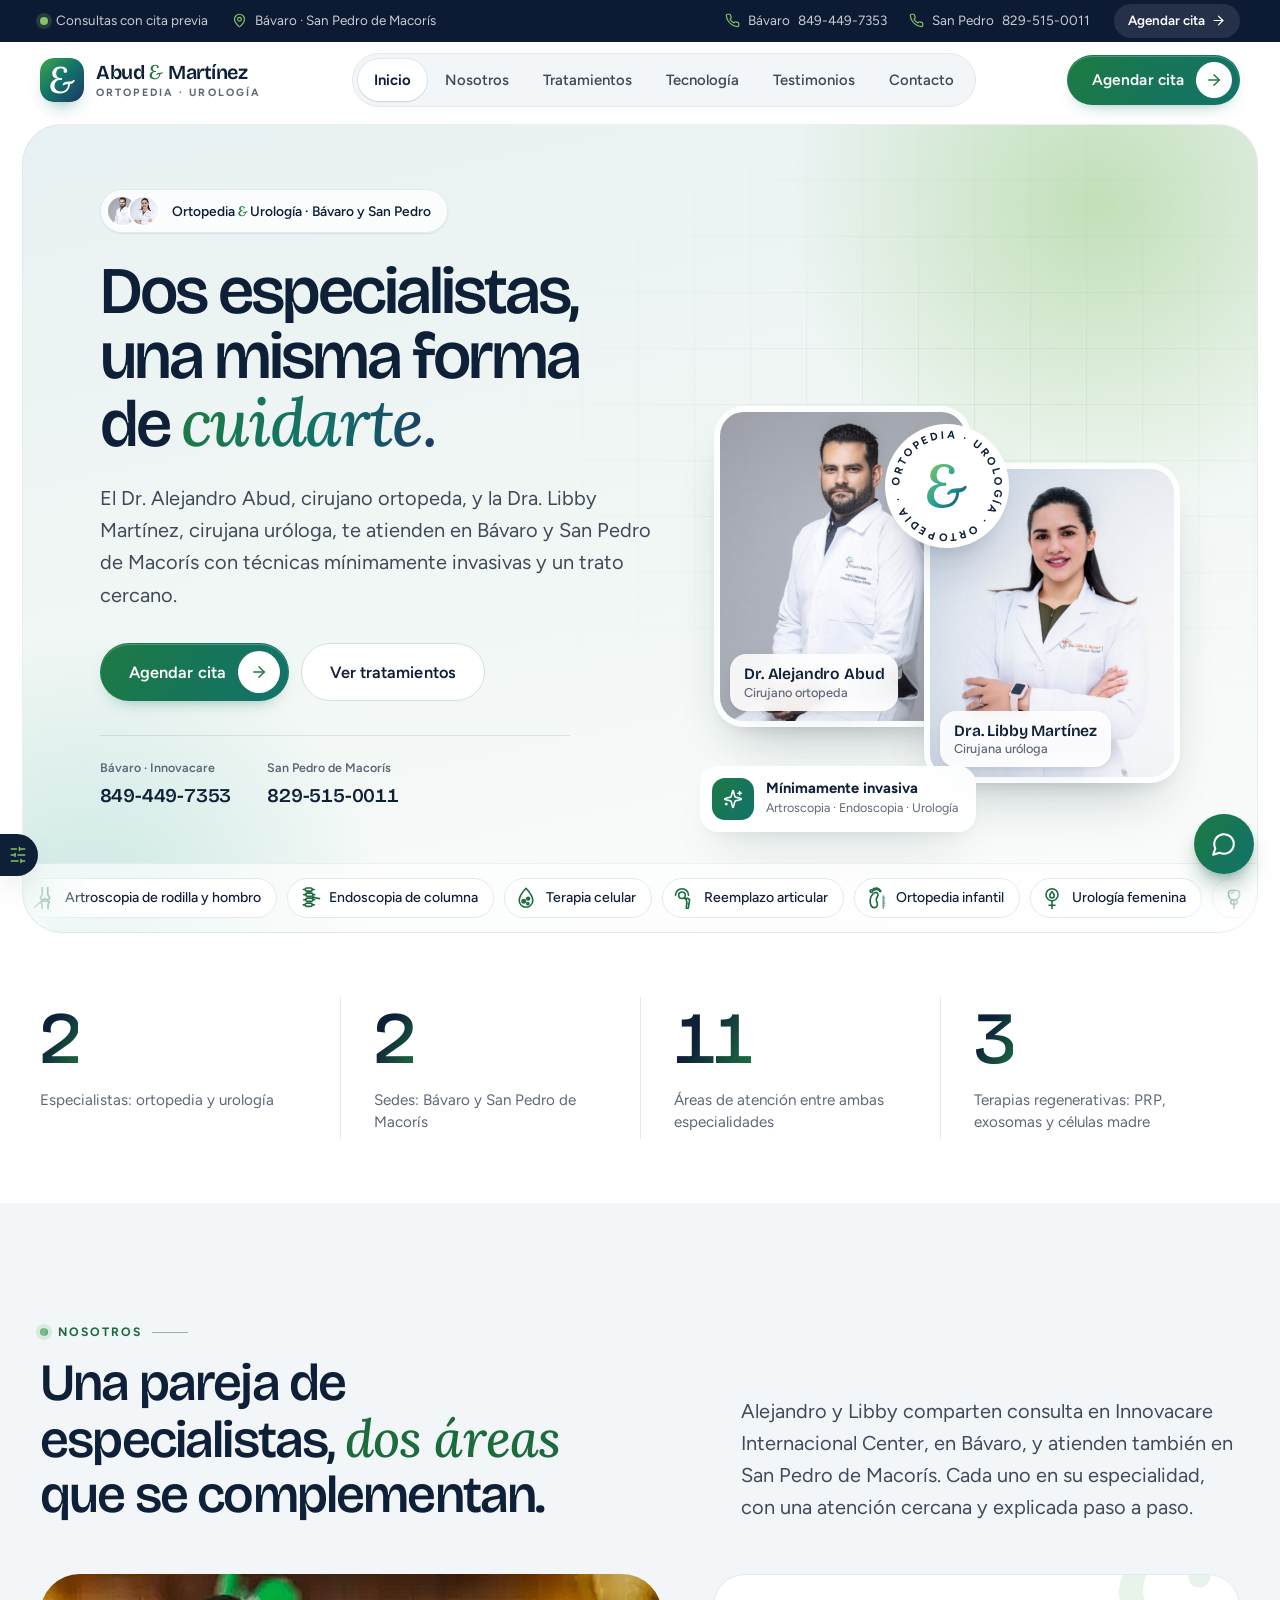
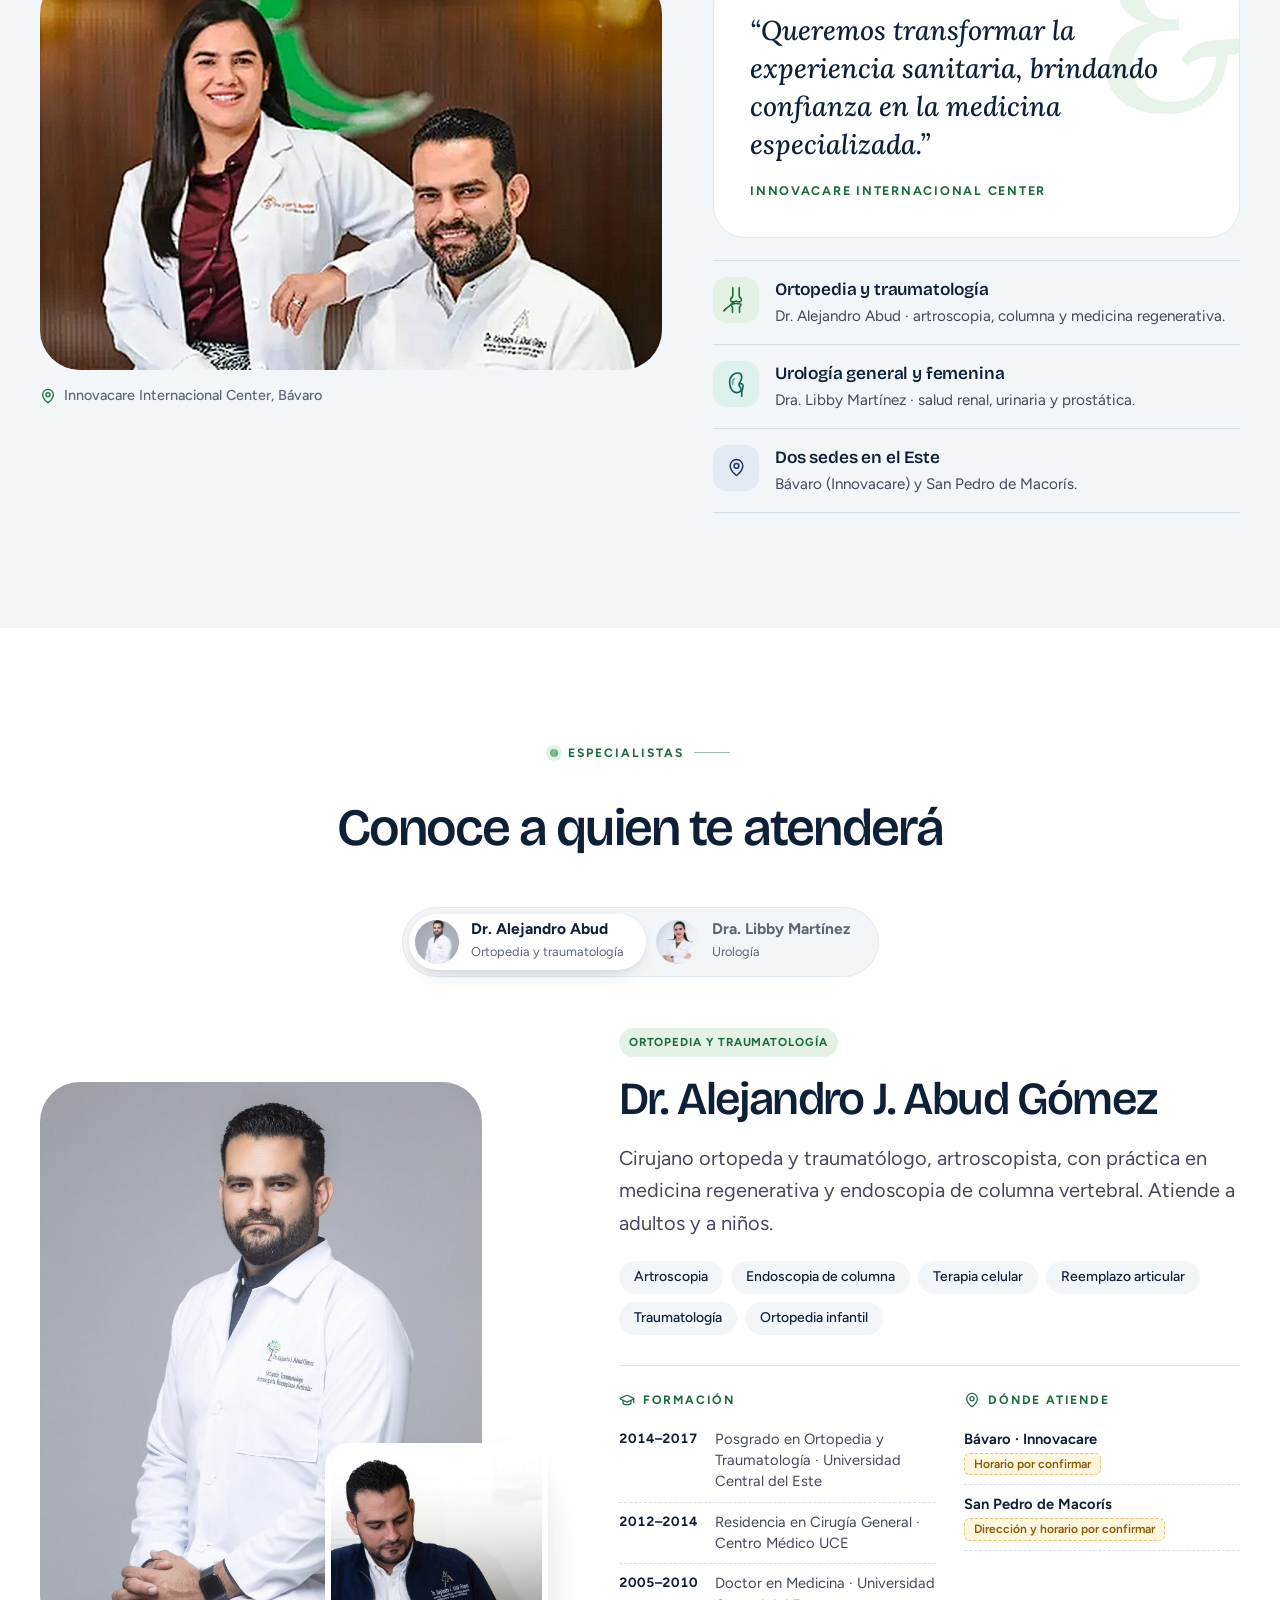
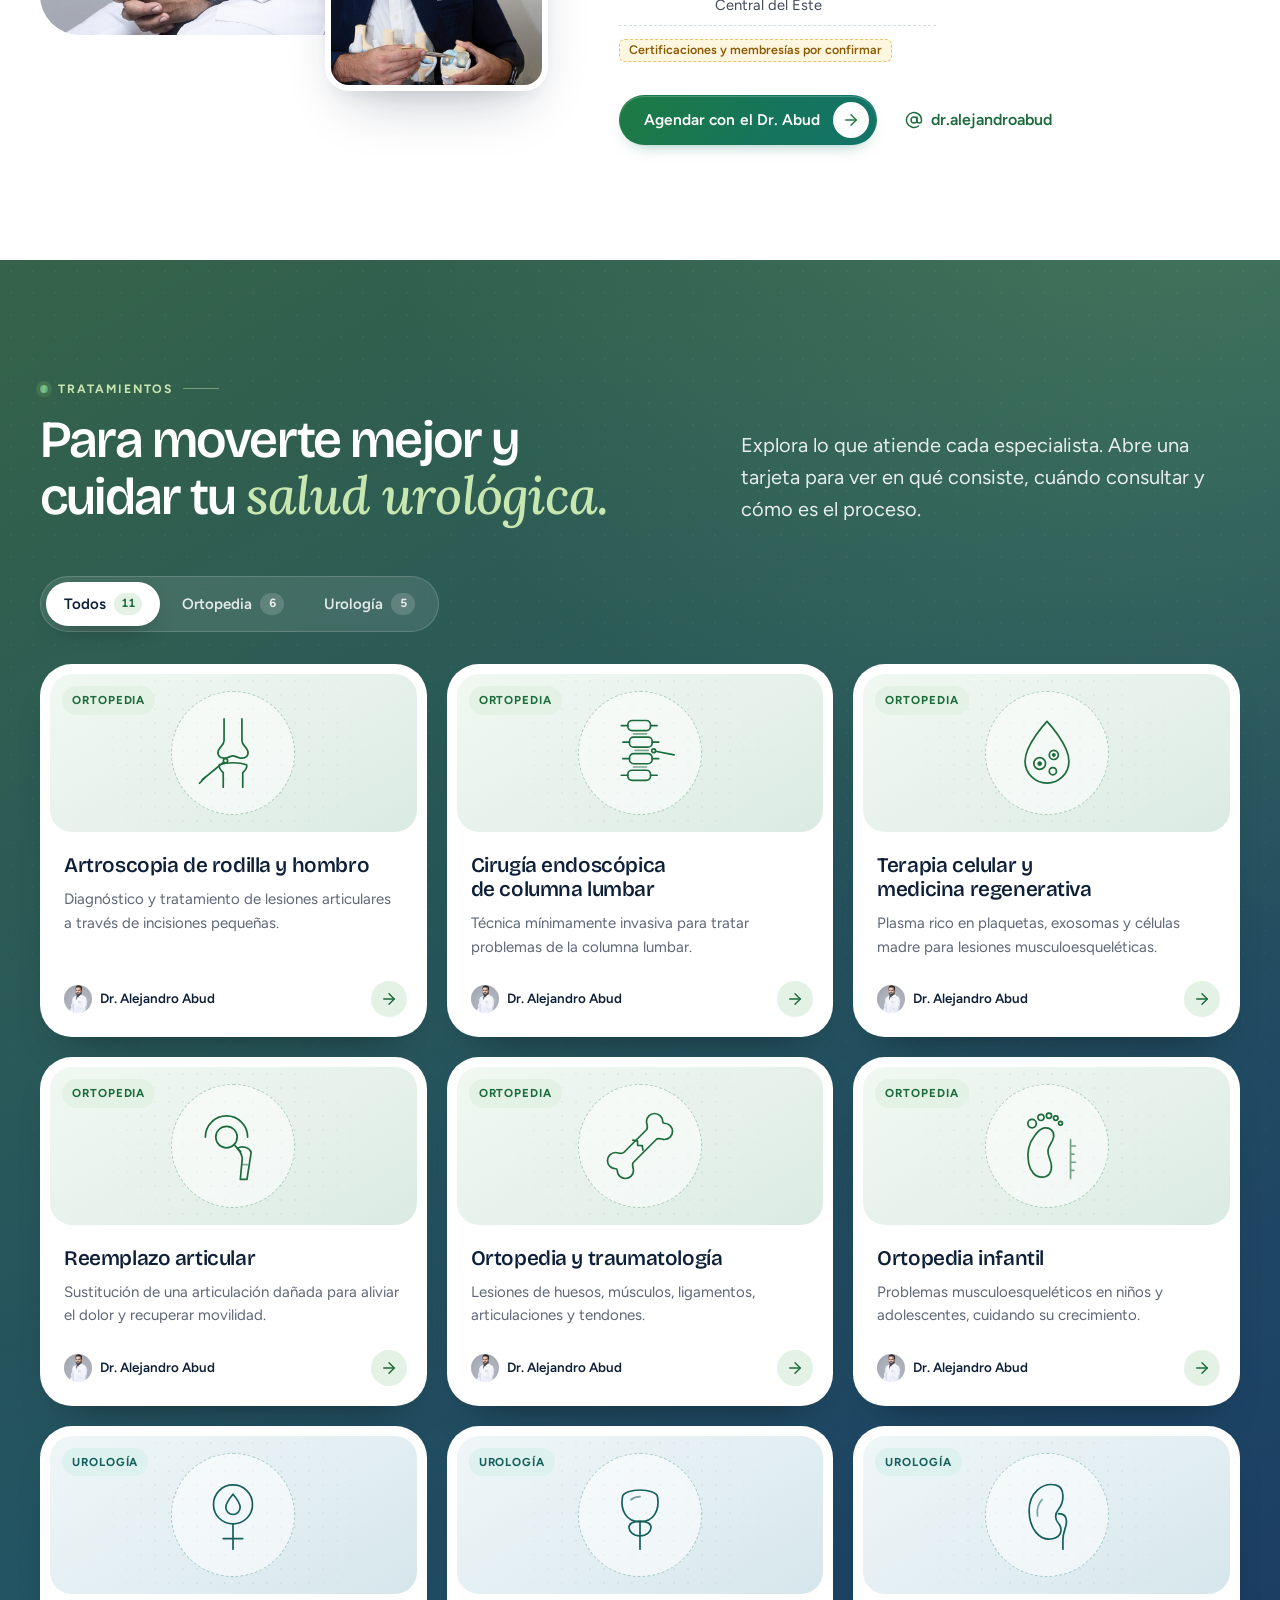
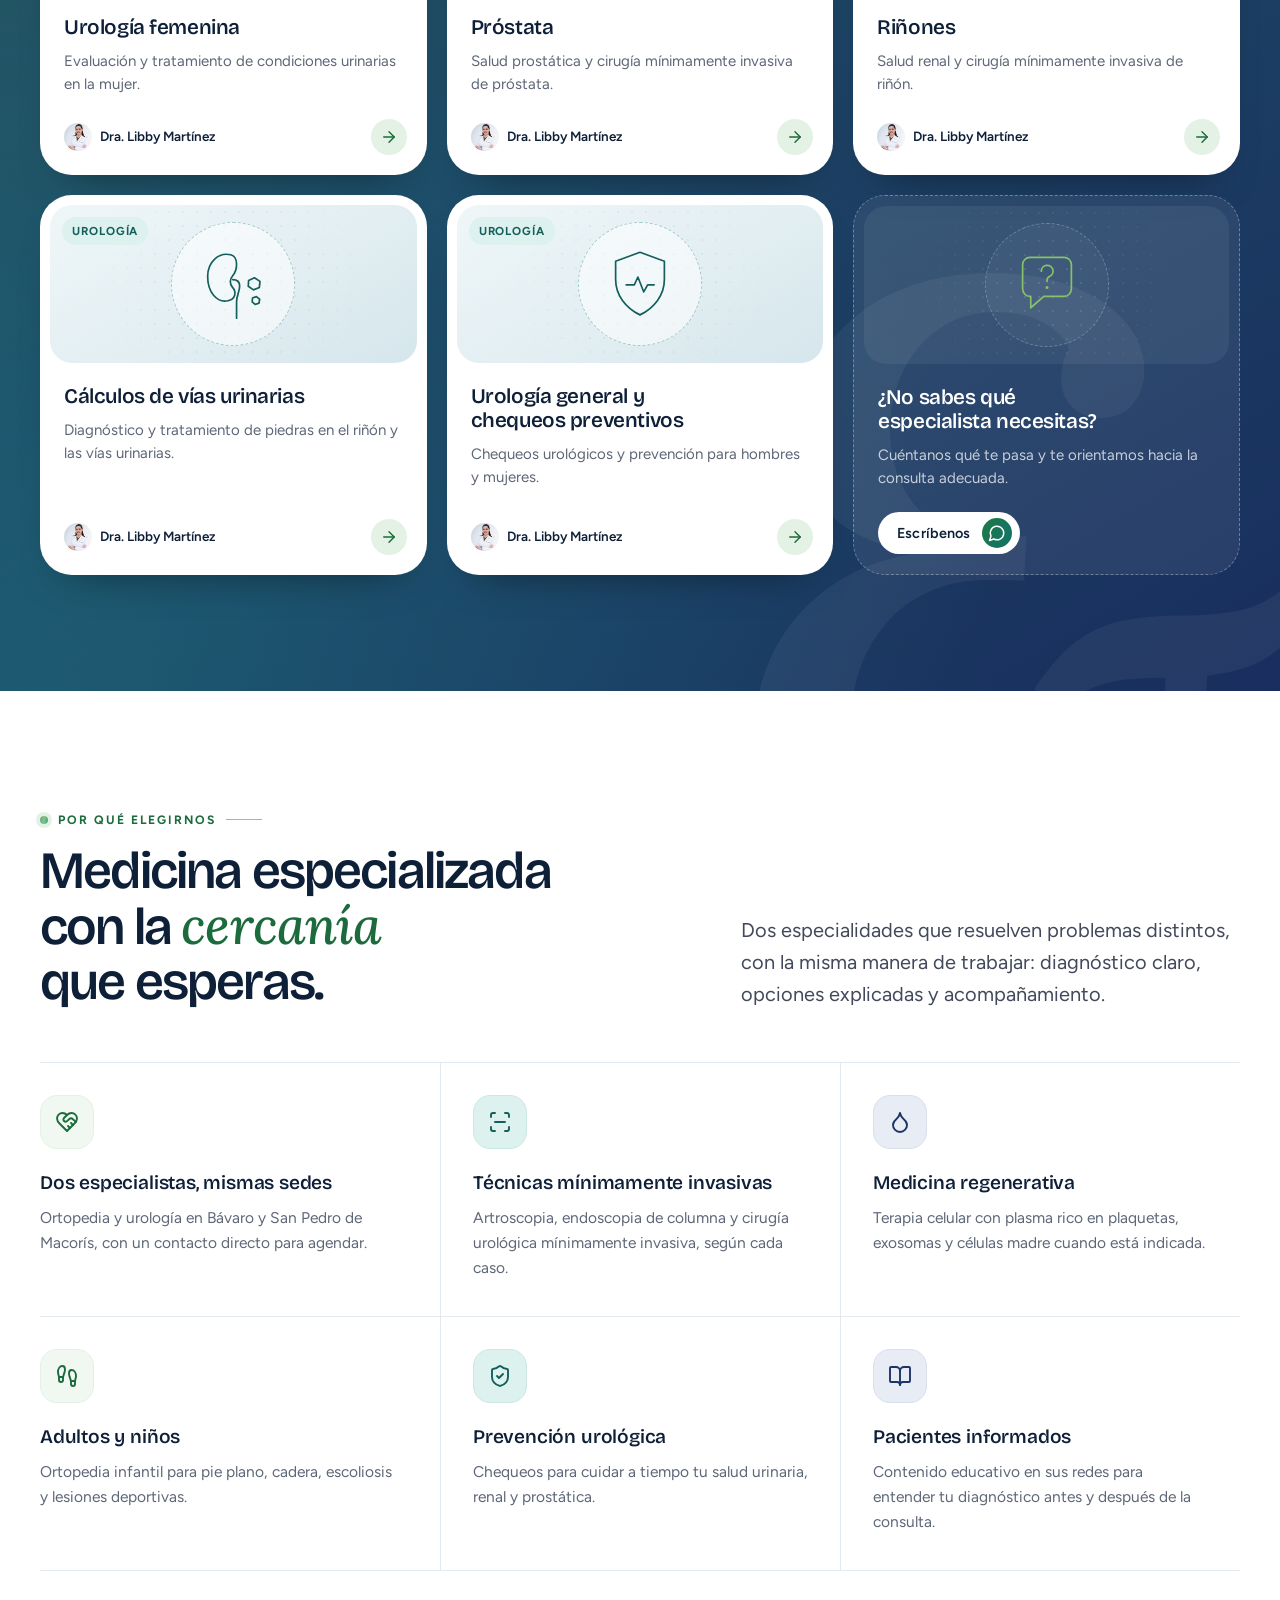
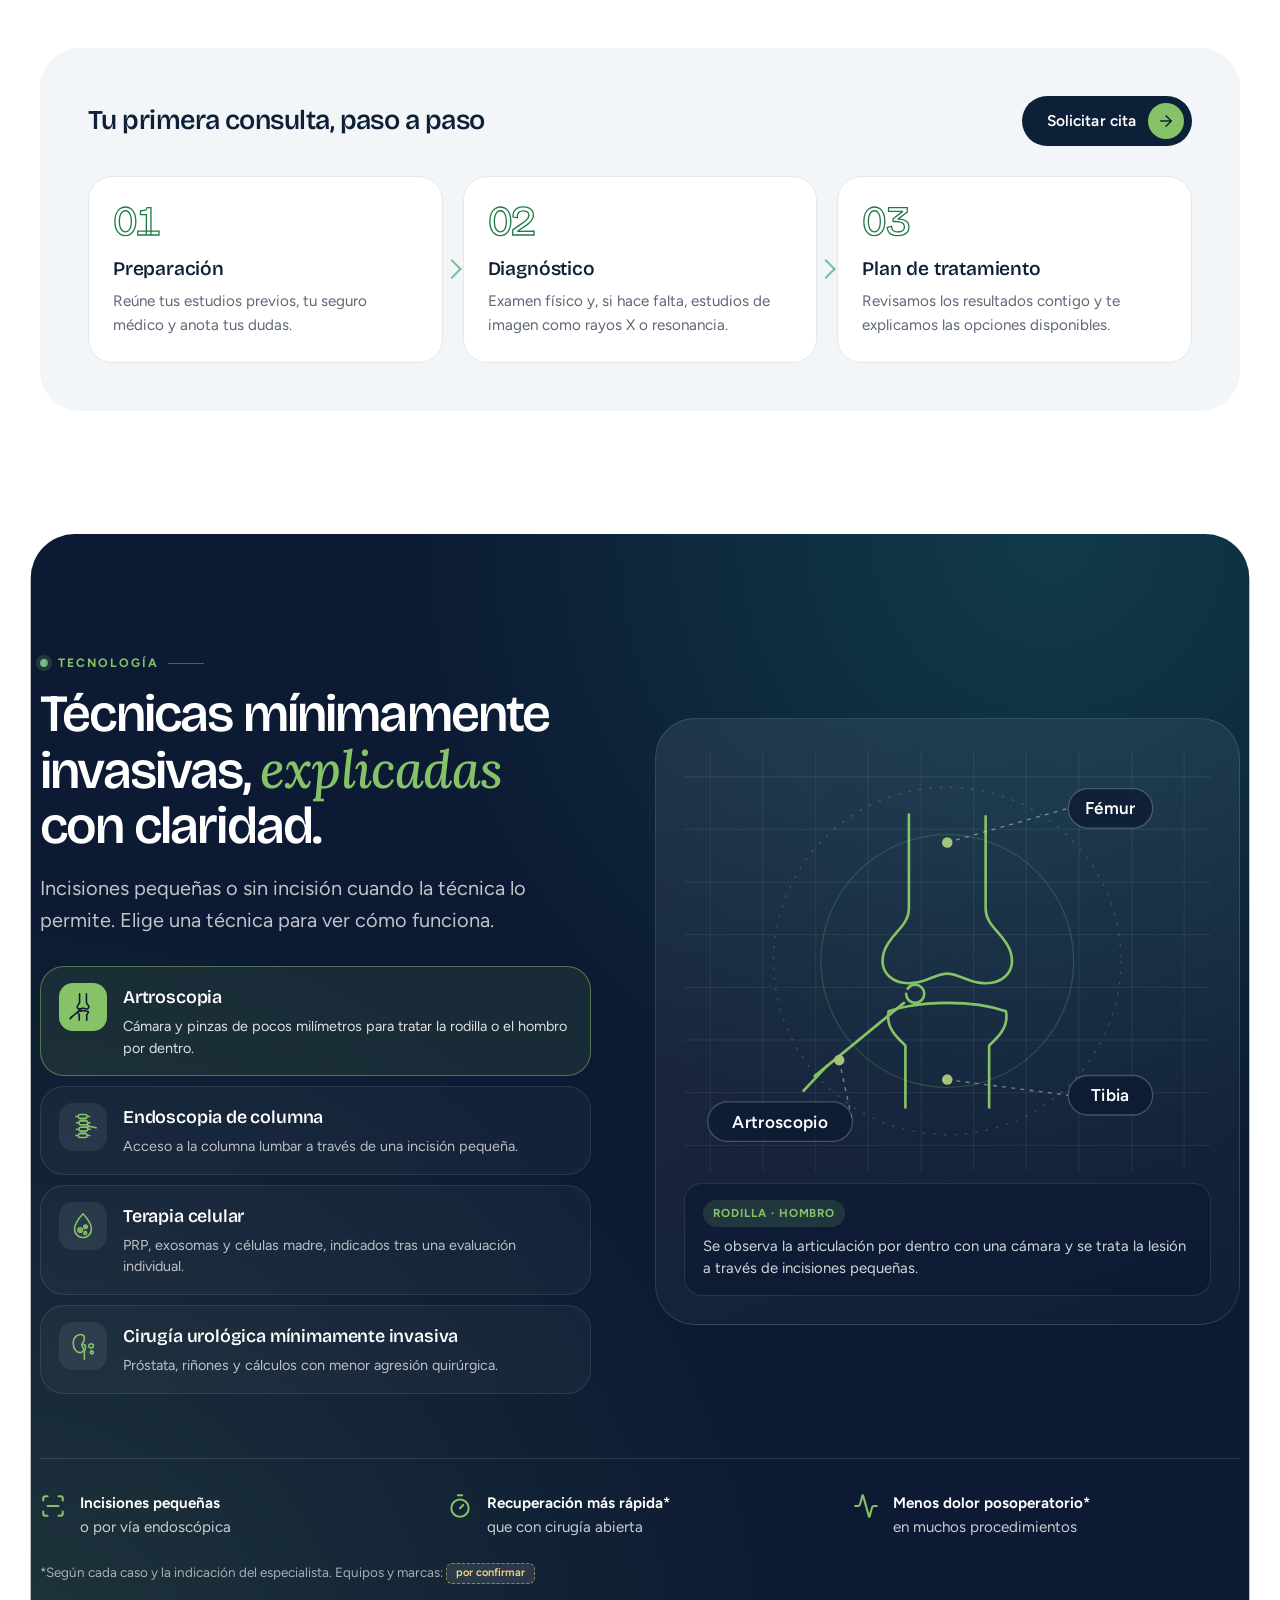
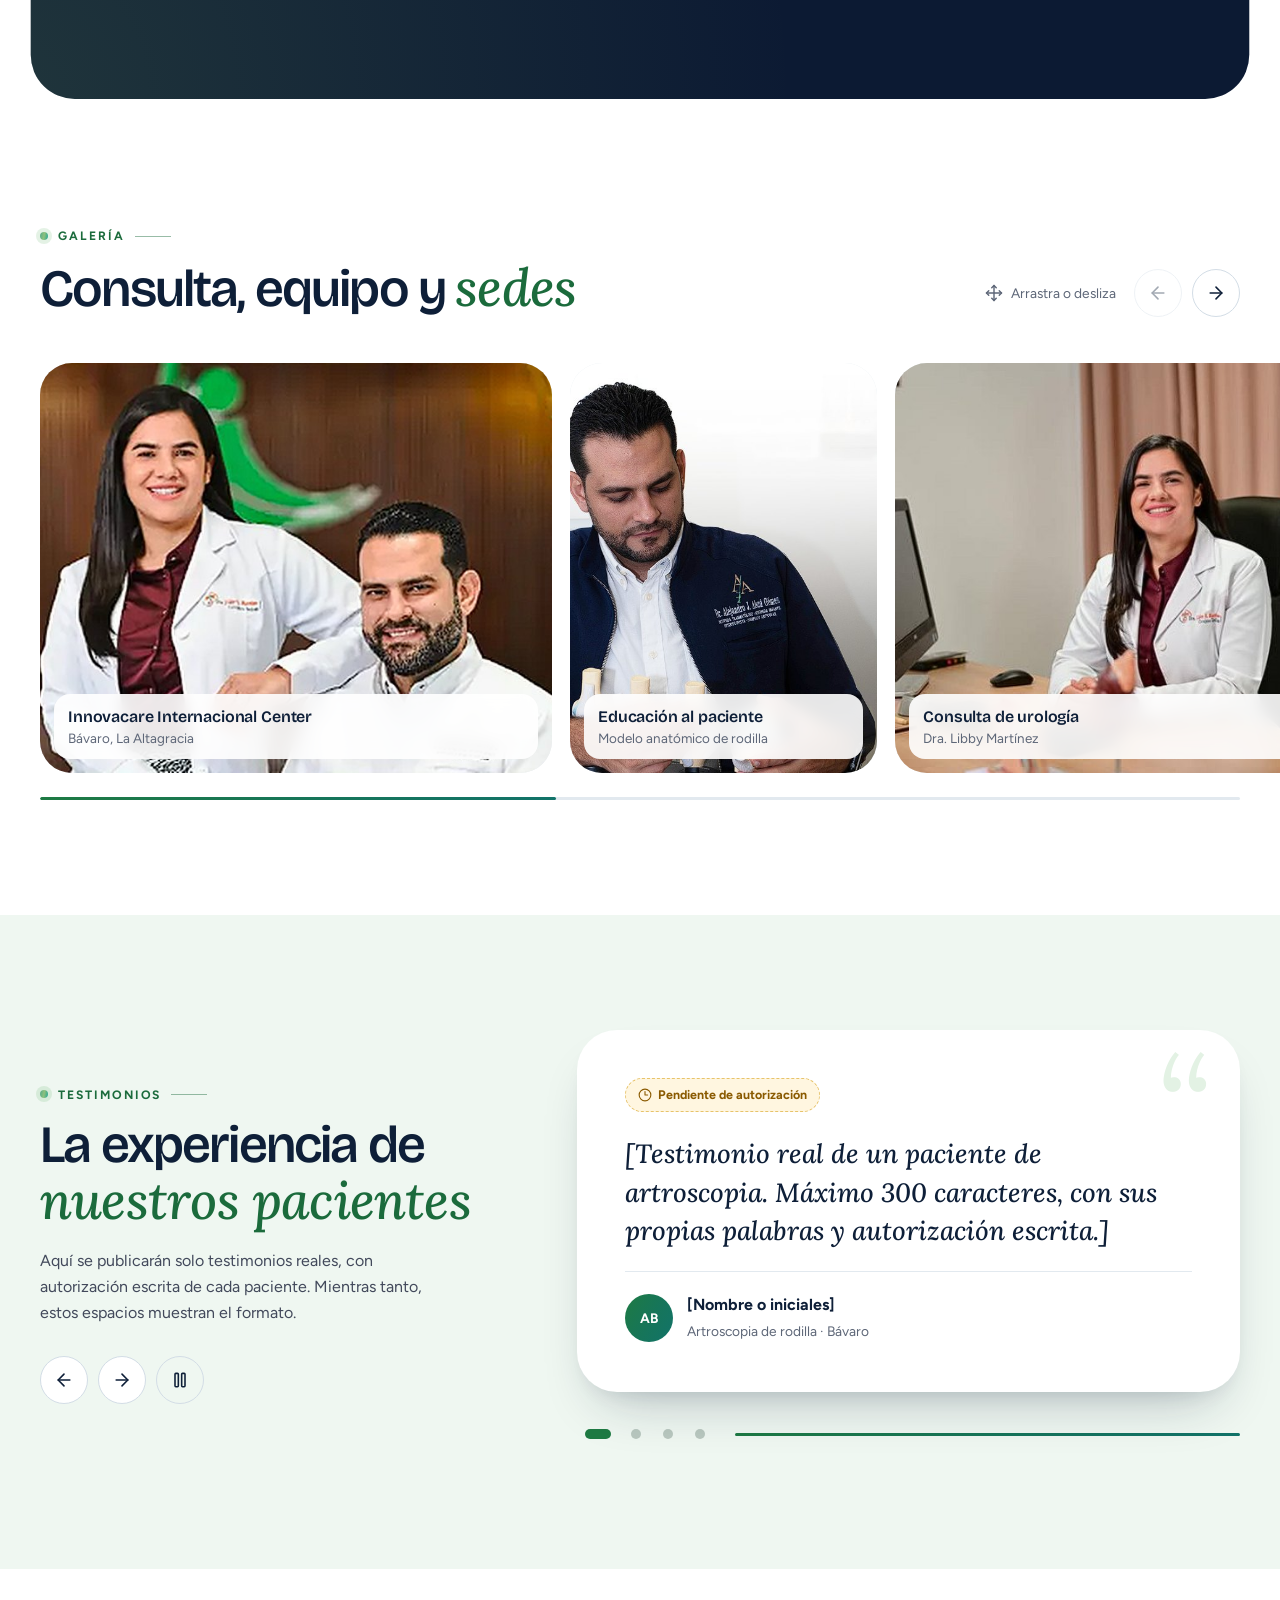
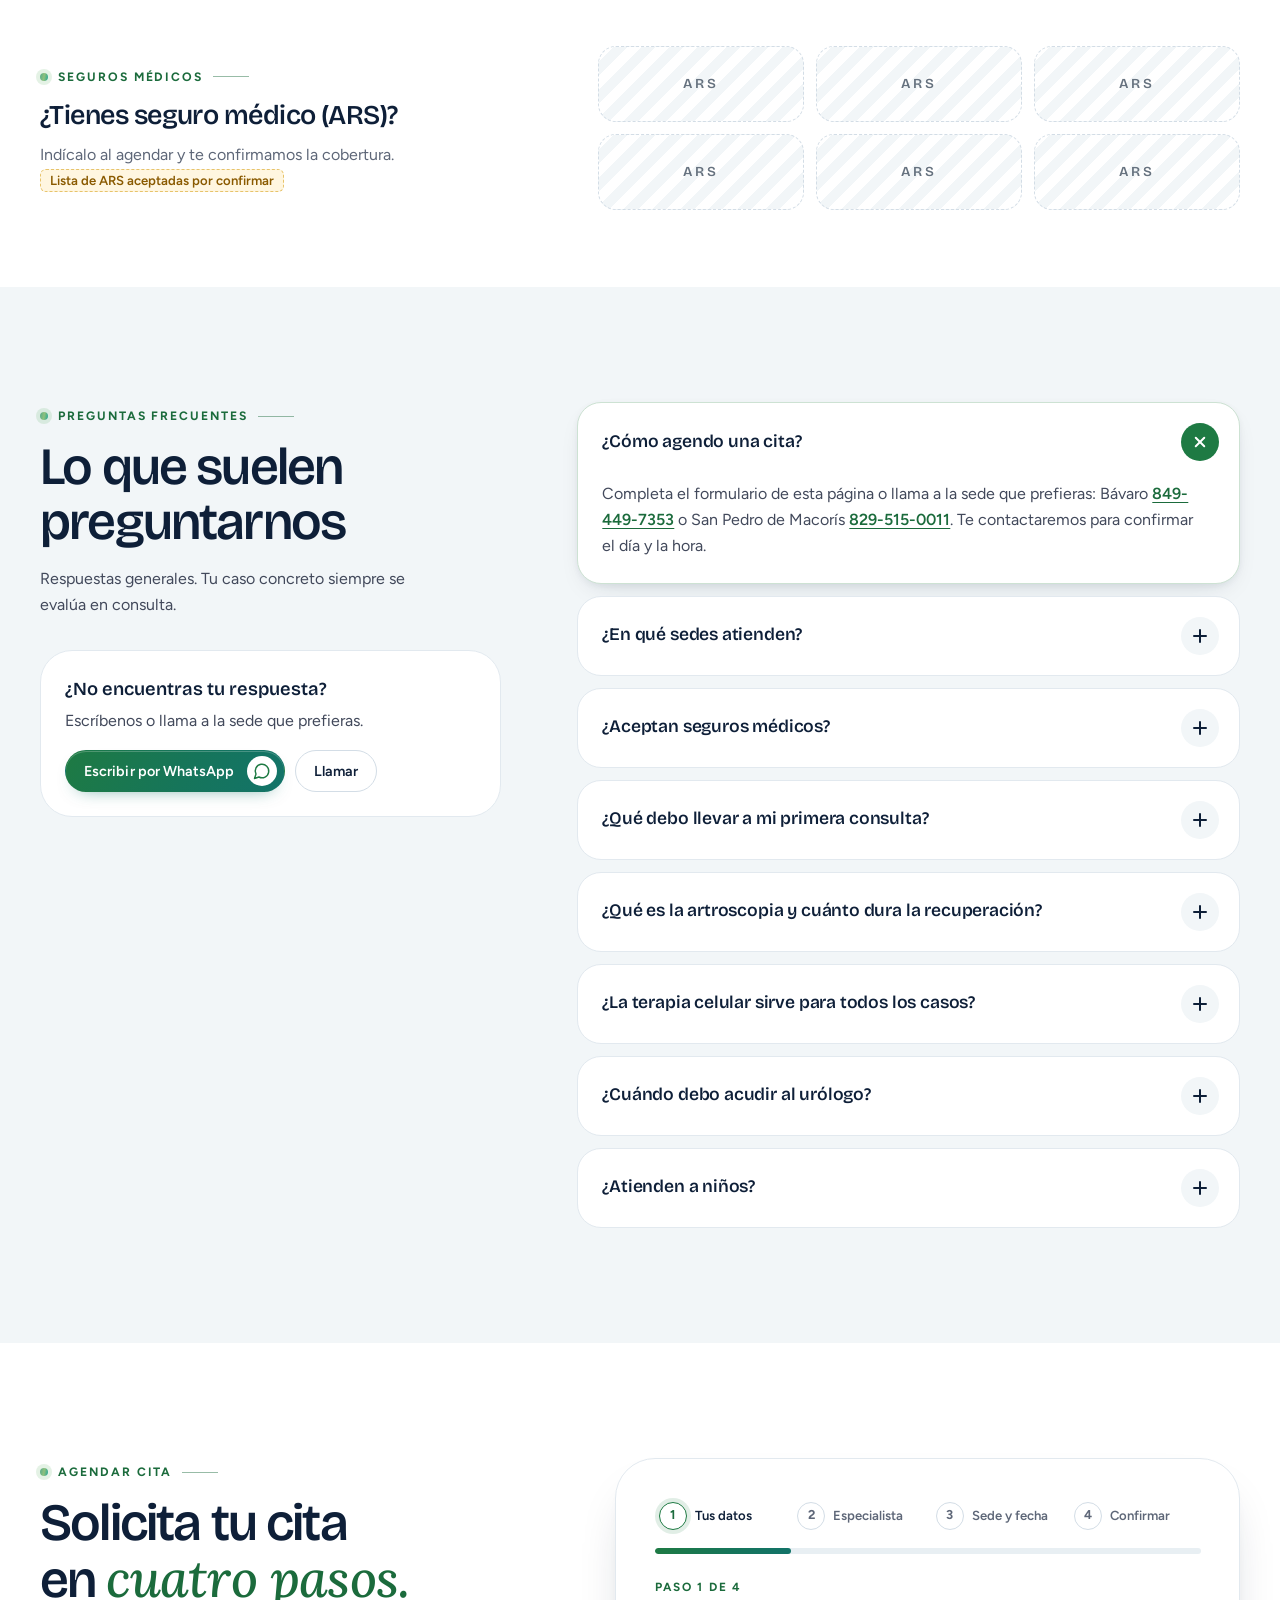
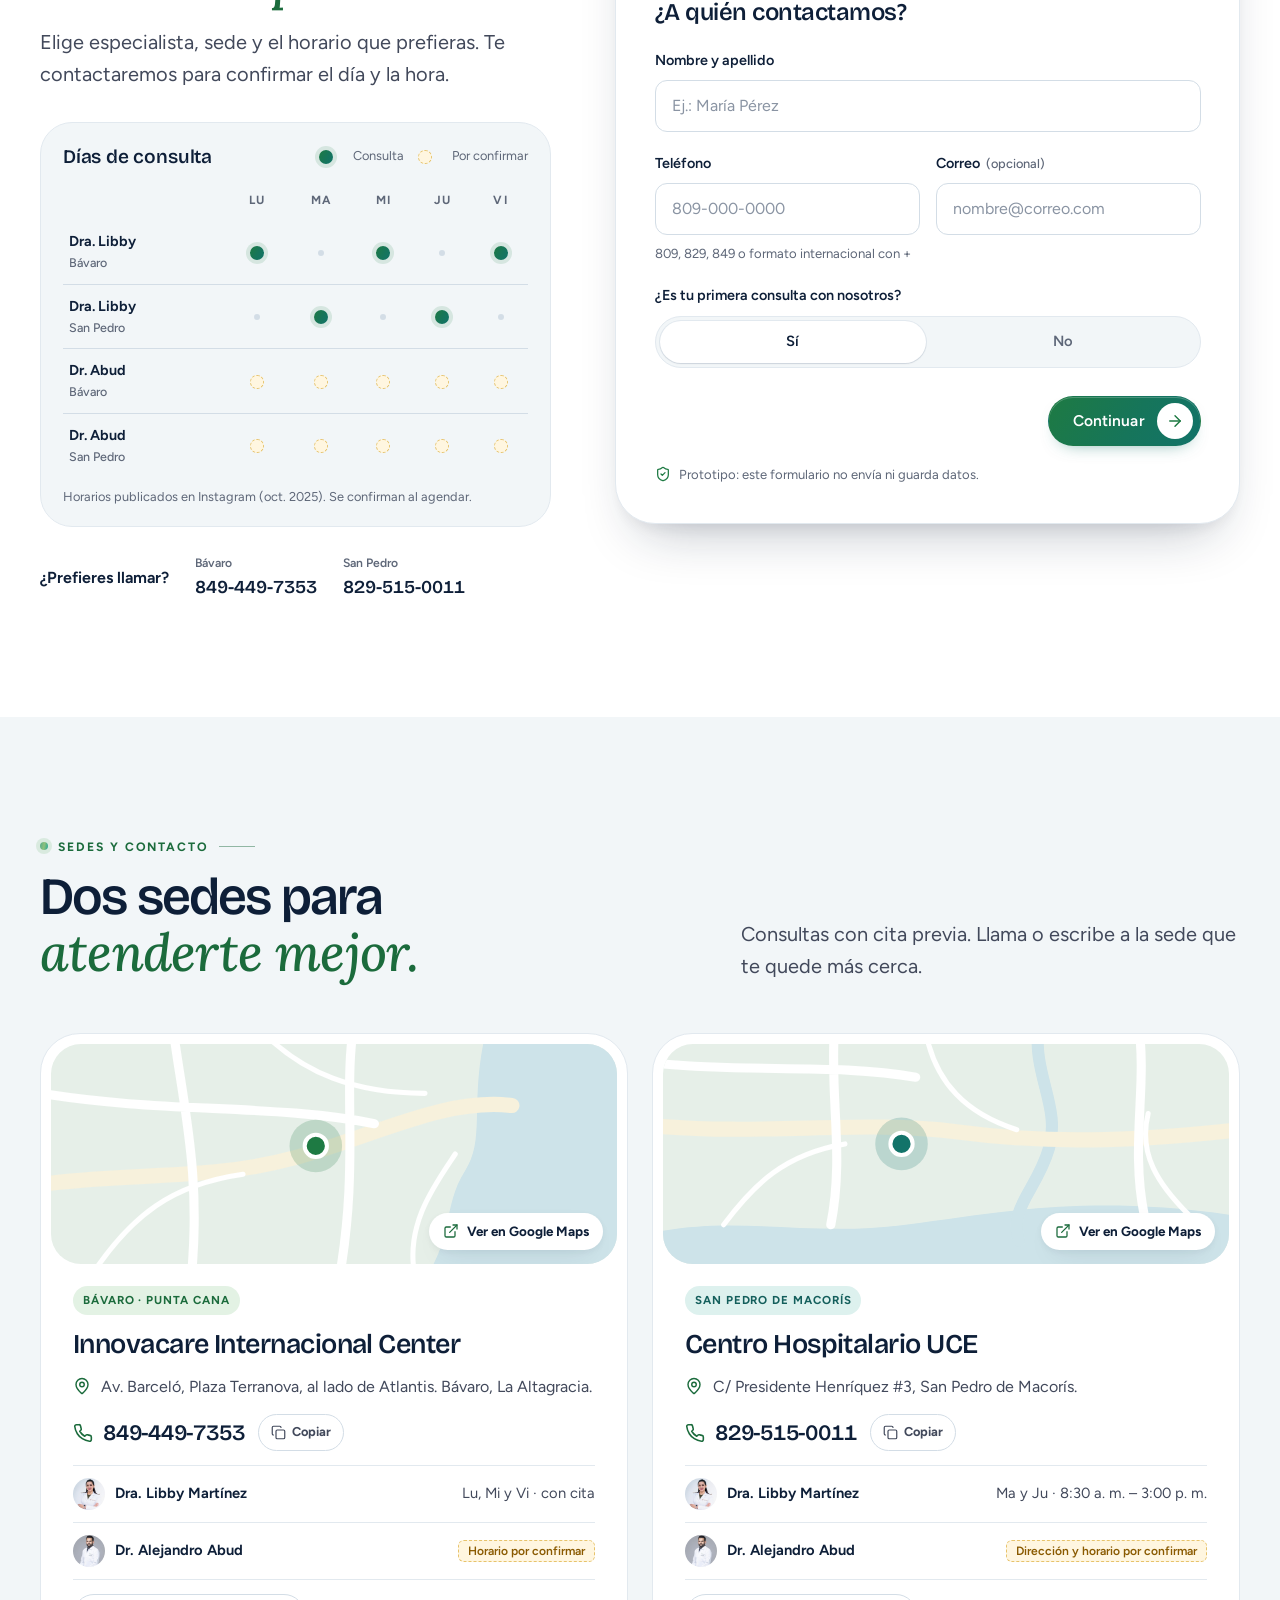
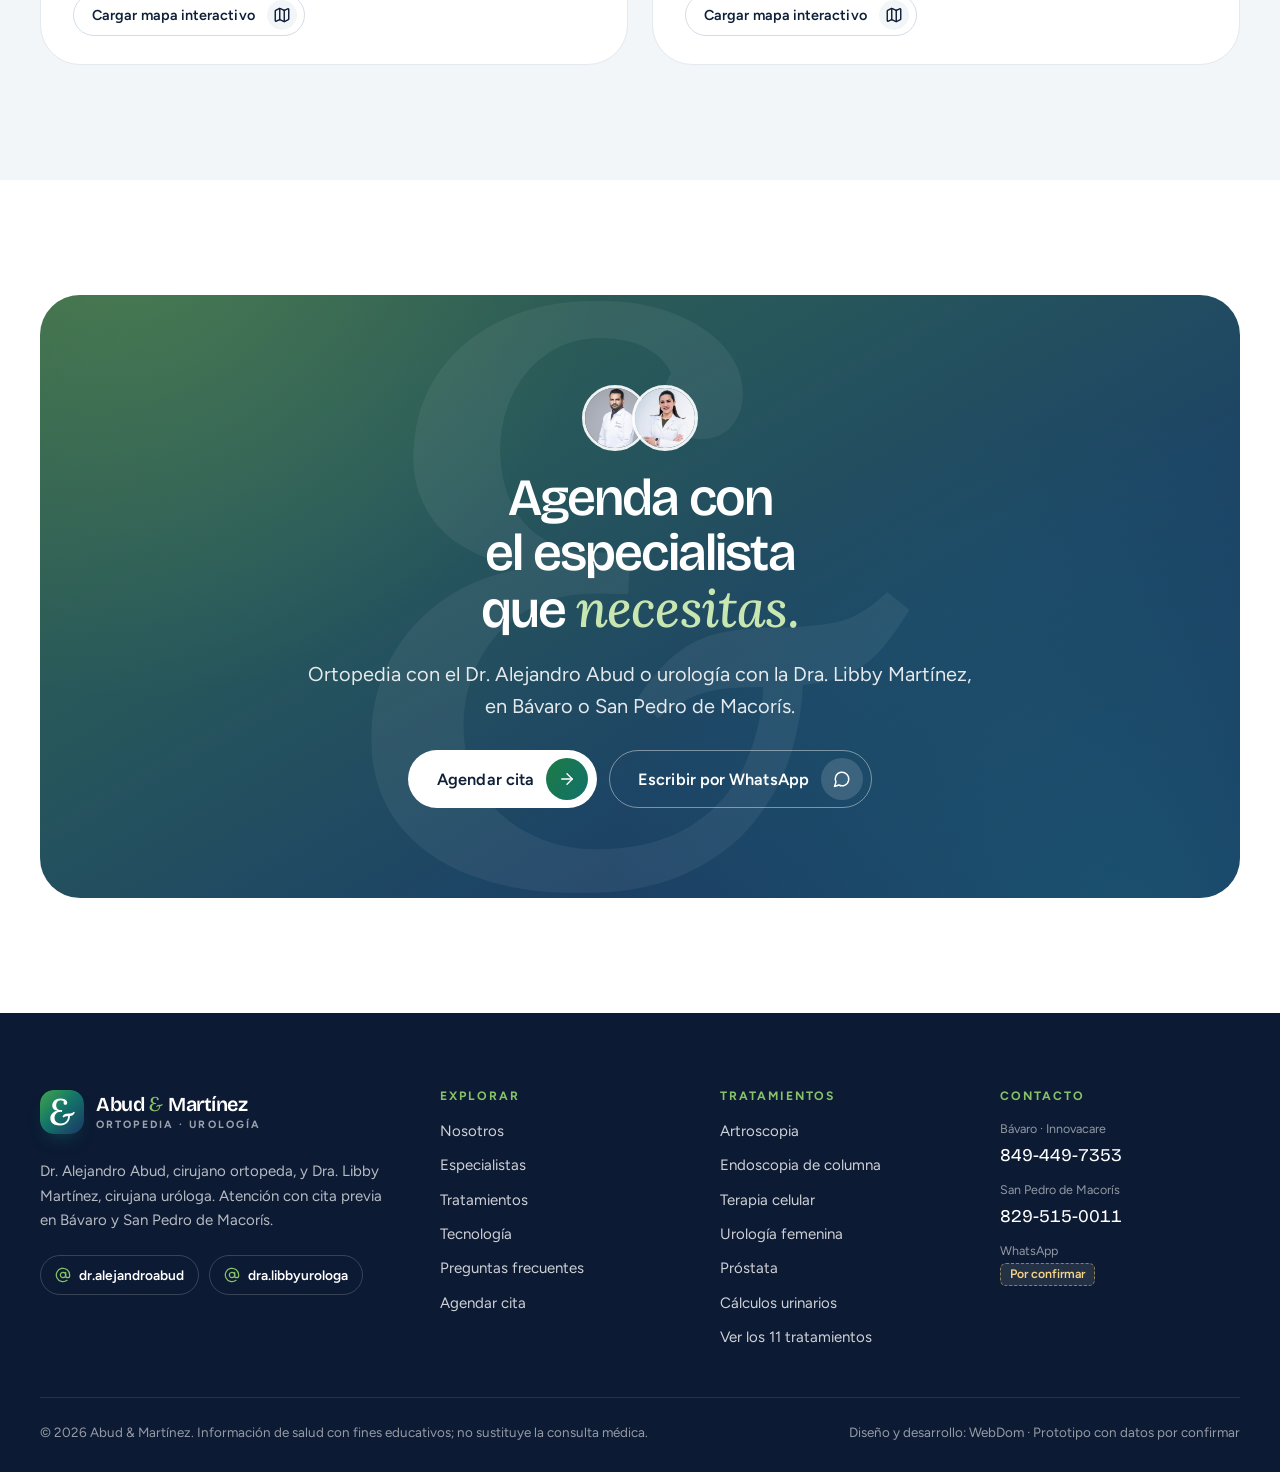
==== index.html @ ee608615 "feat: Add Abud & Martínez premium healthcare website prototype" ====
<!doctype html>
<html lang="es">
<head>
  <meta charset="utf-8">
  <meta name="viewport" content="width=device-width, initial-scale=1, viewport-fit=cover">
  <title>Abud &amp; Martínez · Ortopedia y Urología en Bávaro y San Pedro de Macorís</title>
  <meta name="description" content="Dr. Alejandro Abud, cirujano ortopeda, y Dra. Libby Martínez, cirujana uróloga. Artroscopia, endoscopia de columna, terapia celular, urología femenina y cirugía urológica mínimamente invasiva en Bávaro (Innovacare) y San Pedro de Macorís.">
  <meta name="theme-color" content="#0C1A33">
  
  <link rel="icon" href="images/favicon.svg" type="image/svg+xml">
  <link rel="apple-touch-icon" href="images/apple-touch-icon.png">
  <meta property="og:type" content="website">
  <meta property="og:locale" content="es_DO">
  <meta property="og:title" content="Abud & Martínez · Ortopedia y Urología">
  <meta property="og:description" content="Dr. Alejandro Abud y Dra. Libby Martínez. Atención especializada en Bávaro y San Pedro de Macorís.">
  <meta property="og:image" content="images/og-abud-martinez.jpg">
  
  <link rel="preconnect" href="https://fonts.googleapis.com">
  <link rel="preconnect" href="https://fonts.gstatic.com" crossorigin>
  <link rel="stylesheet" href="https://fonts.googleapis.com/css2?family=Bricolage+Grotesque:opsz,wght@12..96,400..700&amp;family=Figtree:ital,wght@0,400..700;1,400&amp;family=Lora:ital,wght@1,500;1,600&amp;display=swap">
  <link rel="stylesheet" href="styles.css"><link rel="stylesheet" href="revision.css">
  <script>document.documentElement.classList.add('js');</script>
  <!-- Datos estructurados: validar antes de publicar -->
  <script type="application/ld+json">{"@context": "https://schema.org", "@graph": [{"@type": "Physician", "name": "Dr. Alejandro J. Abud Gómez", "medicalSpecialty": ["Musculoskeletal", "Surgical"], "description": "Cirujano ortopeda y traumatólogo, artroscopista, medicina regenerativa y endoscopia de columna.", "telephone": "+1-849-449-7353", "sameAs": ["https://www.instagram.com/dr.alejandroabud/"], "address": {"@type": "PostalAddress", "streetAddress": "Av. Barceló, Plaza Terranova", "addressLocality": "Bávaro", "addressRegion": "La Altagracia", "addressCountry": "DO"}}, {"@type": "Physician", "name": "Dra. Libby E. Martínez de Abud", "medicalSpecialty": ["Urologic", "Surgical"], "description": "Cirujana uróloga: urología general y femenina, salud renal, urinaria y prostática.", "telephone": "+1-829-515-0011", "sameAs": ["https://www.instagram.com/dra.libbyurologa/"], "address": {"@type": "PostalAddress", "streetAddress": "C/ Presidente Henríquez #3", "addressLocality": "San Pedro de Macorís", "addressCountry": "DO"}}]}</script>
</head>
<body>
<svg class="sprite" xmlns="http://www.w3.org/2000/svg" aria-hidden="true" focusable="false" width="0" height="0">
<!-- Iconos de interfaz: Lucide (ISC License, lucide.dev). Iconos médicos, "&" (Lora Italic, SIL OFL 1.1) y marca: diseño propio para Abud & Martínez. -->
<defs><linearGradient id="g-mark" x1="0" y1="0" x2="1" y2="1"><stop offset="0" stop-color="#3FA64A"/><stop offset=".48" stop-color="#127369"/><stop offset="1" stop-color="#1D3566"/></linearGradient><linearGradient id="g-amp" x1="0" y1="0" x2="1" y2="1"><stop offset="0" stop-color="#86C267"/><stop offset=".55" stop-color="#1FA196"/><stop offset="1" stop-color="#1D3566"/></linearGradient></defs>
<symbol id="arrow-right" viewBox="0 0 24 24"><path d="M5 12h14"/><path d="m12 5 7 7-7 7"/></symbol>
<symbol id="arrow-left" viewBox="0 0 24 24"><path d="m12 19-7-7 7-7"/><path d="M19 12H5"/></symbol>
<symbol id="arrow-up-right" viewBox="0 0 24 24"><path d="M7 7h10v10"/><path d="M7 17 17 7"/></symbol>
<symbol id="chevron-down" viewBox="0 0 24 24"><path d="m6 9 6 6 6-6"/></symbol>
<symbol id="chevron-left" viewBox="0 0 24 24"><path d="m15 18-6-6 6-6"/></symbol>
<symbol id="chevron-right" viewBox="0 0 24 24"><path d="m9 18 6-6-6-6"/></symbol>
<symbol id="plus" viewBox="0 0 24 24"><path d="M5 12h14"/><path d="M12 5v14"/></symbol>
<symbol id="x" viewBox="0 0 24 24"><path d="M18 6 6 18"/><path d="m6 6 12 12"/></symbol>
<symbol id="phone" viewBox="0 0 24 24"><path d="M22 16.92v3a2 2 0 0 1-2.18 2 19.79 19.79 0 0 1-8.63-3.07 19.5 19.5 0 0 1-6-6 19.79 19.79 0 0 1-3.07-8.67A2 2 0 0 1 4.11 2h3a2 2 0 0 1 2 1.72 12.84 12.84 0 0 0 .7 2.81 2 2 0 0 1-.45 2.11L8.09 9.91a16 16 0 0 0 6 6l1.27-1.27a2 2 0 0 1 2.11-.45 12.84 12.84 0 0 0 2.81.7A2 2 0 0 1 22 16.92z"/></symbol>
<symbol id="calendar" viewBox="0 0 24 24"><path d="M8 2v4"/><path d="M16 2v4"/><rect width="18" height="18" x="3" y="4" rx="2"/><path d="M3 10h18"/><path d="M8 14h.01"/><path d="M12 14h.01"/><path d="M16 14h.01"/><path d="M8 18h.01"/><path d="M12 18h.01"/><path d="M16 18h.01"/></symbol>
<symbol id="clock" viewBox="0 0 24 24"><circle cx="12" cy="12" r="10"/><polyline points="12 6 12 12 16.5 12"/></symbol>
<symbol id="map-pin" viewBox="0 0 24 24"><path d="M20 10c0 4.993-5.539 10.193-7.399 11.799a1 1 0 0 1-1.202 0C9.539 20.193 4 14.993 4 10a8 8 0 0 1 16 0"/><circle cx="12" cy="10" r="3"/></symbol>
<symbol id="message" viewBox="0 0 24 24"><path d="M7.9 20A9 9 0 1 0 4 16.1L2 22Z"/></symbol>
<symbol id="at" viewBox="0 0 24 24"><circle cx="12" cy="12" r="4"/><path d="M16 8v5a3 3 0 0 0 6 0v-1a10 10 0 1 0-4 8"/></symbol>
<symbol id="globe" viewBox="0 0 24 24"><circle cx="12" cy="12" r="10"/><path d="M12 2a14.5 14.5 0 0 0 0 20 14.5 14.5 0 0 0 0-20"/><path d="M2 12h20"/></symbol>
<symbol id="check" viewBox="0 0 24 24"><path d="M20 6 9 17l-5-5"/></symbol>
<symbol id="copy" viewBox="0 0 24 24"><rect width="14" height="14" x="8" y="8" rx="2" ry="2"/><path d="M4 16c-1.1 0-2-.9-2-2V4c0-1.1.9-2 2-2h10c1.1 0 2 .9 2 2"/></symbol>
<symbol id="mail" viewBox="0 0 24 24"><rect width="20" height="16" x="2" y="4" rx="2"/><path d="m22 7-8.97 5.7a1.94 1.94 0 0 1-2.06 0L2 7"/></symbol>
<symbol id="user" viewBox="0 0 24 24"><circle cx="12" cy="8" r="5"/><path d="M20 21a8 8 0 0 0-16 0"/></symbol>
<symbol id="shield-check" viewBox="0 0 24 24"><path d="M20 13c0 5-3.5 7.5-7.66 8.95a1 1 0 0 1-.67-.01C7.5 20.5 4 18 4 13V6a1 1 0 0 1 1-1c2 0 4.5-1.2 6.24-2.72a1.17 1.17 0 0 1 1.52 0C14.51 3.81 17 5 19 5a1 1 0 0 1 1 1z"/><path d="m9 12 2 2 4-4"/></symbol>
<symbol id="sparkles" viewBox="0 0 24 24"><path d="M9.937 15.5A2 2 0 0 0 8.5 14.063l-6.135-1.582a.5.5 0 0 1 0-.962L8.5 9.936A2 2 0 0 0 9.937 8.5l1.582-6.135a.5.5 0 0 1 .963 0L14.063 8.5A2 2 0 0 0 15.5 9.937l6.135 1.581a.5.5 0 0 1 0 .964L15.5 14.063a2 2 0 0 0-1.437 1.437l-1.582 6.135a.5.5 0 0 1-.963 0z"/><path d="M20 3v4"/><path d="M22 5h-4"/><path d="M4 17v2"/><path d="M5 18H3"/></symbol>
<symbol id="info" viewBox="0 0 24 24"><circle cx="12" cy="12" r="10"/><path d="M12 16v-4"/><path d="M12 8h.01"/></symbol>
<symbol id="external" viewBox="0 0 24 24"><path d="M15 3h6v6"/><path d="M10 14 21 3"/><path d="M18 13v6a2 2 0 0 1-2 2H5a2 2 0 0 1-2-2V8a2 2 0 0 1 2-2h6"/></symbol>
<symbol id="heart-handshake" viewBox="0 0 24 24"><path d="M19 14c1.49-1.46 3-3.21 3-5.5A5.5 5.5 0 0 0 16.5 3c-1.76 0-3 .5-4.5 2-1.5-1.5-2.74-2-4.5-2A5.5 5.5 0 0 0 2 8.5c0 2.3 1.5 4.05 3 5.5l7 7Z"/><path d="M12 5 9.04 7.96a2.17 2.17 0 0 0 0 3.08c.82.82 2.13.85 3 .07l2.07-1.9a2.82 2.82 0 0 1 3.79 0l2.96 2.66"/><path d="m18 15-2-2"/><path d="m15 18-2-2"/></symbol>
<symbol id="stethoscope" viewBox="0 0 24 24"><path d="M11 2v2"/><path d="M5 2v2"/><path d="M5 3H4a2 2 0 0 0-2 2v4a6 6 0 0 0 12 0V5a2 2 0 0 0-2-2h-1"/><path d="M8 15a6 6 0 0 0 12 0v-3"/><circle cx="20" cy="10" r="2"/></symbol>
<symbol id="microscope" viewBox="0 0 24 24"><path d="M6 18h8"/><path d="M3 22h18"/><path d="M14 22a7 7 0 1 0 0-14h-1"/><path d="M9 14h2"/><path d="M9 12a2 2 0 0 1-2-2V6h6v4a2 2 0 0 1-2 2Z"/><path d="M12 6V3a1 1 0 0 0-1-1H9a1 1 0 0 0-1 1v3"/></symbol>
<symbol id="droplet" viewBox="0 0 24 24"><path d="M12 22a7 7 0 0 0 7-7c0-2-1-3.9-3-5.5s-3.5-4-4-6.5c-.5 2.5-2 4.9-4 6.5C6 11.1 5 13 5 15a7 7 0 0 0 7 7z"/></symbol>
<symbol id="activity" viewBox="0 0 24 24"><path d="M22 12h-2.48a2 2 0 0 0-1.93 1.46l-2.35 8.36a.25.25 0 0 1-.48 0L9.24 2.18a.25.25 0 0 0-.48 0l-2.35 8.36A2 2 0 0 1 4.49 12H2"/></symbol>
<symbol id="navigation" viewBox="0 0 24 24"><polygon points="3 11 22 2 13 21 11 13 3 11"/></symbol>
<symbol id="layers" viewBox="0 0 24 24"><path d="m12.83 2.18a2 2 0 0 0-1.66 0L2.6 6.08a1 1 0 0 0 0 1.83l8.58 3.91a2 2 0 0 0 1.66 0l8.58-3.9a1 1 0 0 0 0-1.83Z"/><path d="m22 17.65-9.17 4.16a2 2 0 0 1-1.66 0L2 17.65"/><path d="m22 12.65-9.17 4.16a2 2 0 0 1-1.66 0L2 12.65"/></symbol>
<symbol id="pin" viewBox="0 0 24 24"><path d="M12 17v5"/><path d="M9 10.76a2 2 0 0 1-1.11 1.79l-1.78.9A2 2 0 0 0 5 15.24V16a1 1 0 0 0 1 1h12a1 1 0 0 0 1-1v-.76a2 2 0 0 0-1.11-1.79l-1.78-.9A2 2 0 0 1 15 10.76V7a1 1 0 0 1 1-1 2 2 0 0 0 0-4H8a2 2 0 0 0 0 4 1 1 0 0 1 1 1z"/></symbol>
<symbol id="eye" viewBox="0 0 24 24"><path d="M2.062 12.348a1 1 0 0 1 0-.696 10.75 10.75 0 0 1 19.876 0 1 1 0 0 1 0 .696 10.75 10.75 0 0 1-19.876 0"/><circle cx="12" cy="12" r="3"/></symbol>
<symbol id="maximize" viewBox="0 0 24 24"><polyline points="15 3 21 3 21 9"/><polyline points="9 21 3 21 3 15"/><line x1="21" x2="14" y1="3" y2="10"/><line x1="3" x2="10" y1="21" y2="14"/></symbol>
<symbol id="graduation" viewBox="0 0 24 24"><path d="M21.42 10.922a1 1 0 0 0-.019-1.838L12.83 5.18a2 2 0 0 0-1.66 0L2.6 9.08a1 1 0 0 0 0 1.832l8.57 3.908a2 2 0 0 0 1.66 0z"/><path d="M22 10v6"/><path d="M6 12.5V16a6 3 0 0 0 12 0v-3.5"/></symbol>
<symbol id="book" viewBox="0 0 24 24"><path d="M12 7v14"/><path d="M3 18a1 1 0 0 1-1-1V4a1 1 0 0 1 1-1h5a4 4 0 0 1 4 4 4 4 0 0 1 4-4h5a1 1 0 0 1 1 1v13a1 1 0 0 1-1 1h-6a3 3 0 0 0-3 3 3 3 0 0 0-3-3z"/></symbol>
<symbol id="building" viewBox="0 0 24 24"><path d="M6 22V4a2 2 0 0 1 2-2h8a2 2 0 0 1 2 2v18Z"/><path d="M6 12H4a2 2 0 0 0-2 2v6a2 2 0 0 0 2 2h2"/><path d="M18 9h2a2 2 0 0 1 2 2v9a2 2 0 0 1-2 2h-2"/><path d="M10 6h4"/><path d="M10 10h4"/><path d="M10 14h4"/><path d="M10 18h4"/></symbol>
<symbol id="footprints" viewBox="0 0 24 24"><path d="M4 16v-2.38C4 11.5 2.97 10.5 3 8c.03-2.72 1.49-6 4.5-6C9.37 2 10 3.8 10 5.5c0 3.11-2 5.66-2 8.68V16a2 2 0 1 1-4 0Z"/><path d="M20 20v-2.38c0-2.12 1.03-3.12 1-5.62-.03-2.72-1.49-6-4.5-6C14.63 6 14 7.8 14 9.5c0 3.11 2 5.66 2 8.68V20a2 2 0 1 0 4 0Z"/><path d="M16 17h4"/><path d="M4 13h4"/></symbol>
<symbol id="bone" viewBox="0 0 24 24"><path d="M17 10c.7-.7 1.69 0 2.5 0a2.5 2.5 0 1 0 0-5 .5.5 0 0 1-.5-.5 2.5 2.5 0 1 0-5 0c0 .81.7 1.8 0 2.5l-7 7c-.7.7-1.69 0-2.5 0a2.5 2.5 0 0 0 0 5c.28 0 .5.22.5.5a2.5 2.5 0 1 0 5 0c0-.81-.7-1.8 0-2.5Z"/></symbol>
<symbol id="scan" viewBox="0 0 24 24"><path d="M3 7V5a2 2 0 0 1 2-2h2"/><path d="M17 3h2a2 2 0 0 1 2 2v2"/><path d="M21 17v2a2 2 0 0 1-2 2h-2"/><path d="M7 21H5a2 2 0 0 1-2-2v-2"/><path d="M7 12h10"/></symbol>
<symbol id="timer" viewBox="0 0 24 24"><line x1="10" x2="14" y1="2" y2="2"/><line x1="12" x2="15" y1="14" y2="11"/><circle cx="12" cy="14" r="8"/></symbol>
<symbol id="file-text" viewBox="0 0 24 24"><path d="M15 2H6a2 2 0 0 0-2 2v16a2 2 0 0 0 2 2h12a2 2 0 0 0 2-2V7Z"/><path d="M14 2v4a2 2 0 0 0 2 2h4"/><path d="M10 9H8"/><path d="M16 13H8"/><path d="M16 17H8"/></symbol>
<symbol id="list-checks" viewBox="0 0 24 24"><path d="m3 17 2 2 4-4"/><path d="m3 7 2 2 4-4"/><path d="M13 6h8"/><path d="M13 12h8"/><path d="M13 18h8"/></symbol>
<symbol id="hand-heart" viewBox="0 0 24 24"><path d="M11 14h2a2 2 0 1 0 0-4h-3c-.6 0-1.1.2-1.4.6L3 16"/><path d="m7 20 1.6-1.4c.3-.4.8-.6 1.4-.6h4c1.1 0 2.1-.4 2.8-1.2l4.6-4.4a2 2 0 0 0-2.75-2.91l-4.2 3.9"/><path d="m2 15 6 6"/><path d="M19.5 8.5c.7-.7 1.5-1.6 1.5-2.7A2.73 2.73 0 0 0 16 4a2.78 2.78 0 0 0-5 1.8c0 1.2.8 2 1.5 2.8L16 12Z"/></symbol>
<symbol id="move" viewBox="0 0 24 24"><path d="M12 2v20"/><path d="m15 19-3 3-3-3"/><path d="m19 9 3 3-3 3"/><path d="M2 12h20"/><path d="m5 9-3 3 3 3"/><path d="m9 5 3-3 3 3"/></symbol>
<symbol id="pause" viewBox="0 0 24 24"><rect x="14" y="4" width="4" height="16" rx="1"/><rect x="6" y="4" width="4" height="16" rx="1"/></symbol>
<symbol id="play" viewBox="0 0 24 24"><polygon points="6 3 20 12 6 21 6 3"/></symbol>
<symbol id="sun" viewBox="0 0 24 24"><circle cx="12" cy="12" r="4"/><path d="M12 2v2"/><path d="M12 20v2"/><path d="m4.93 4.93 1.41 1.41"/><path d="m17.66 17.66 1.41 1.41"/><path d="M2 12h2"/><path d="M20 12h2"/><path d="m6.34 17.66-1.41 1.41"/><path d="m19.07 4.93-1.41 1.41"/></symbol>
<symbol id="circle-help" viewBox="0 0 24 24"><circle cx="12" cy="12" r="10"/><path d="M9.09 9a3 3 0 0 1 5.83 1c0 2-3 3-3 3"/><path d="M12 17h.01"/></symbol>
<symbol id="clipboard" viewBox="0 0 24 24"><rect width="8" height="4" x="8" y="2" rx="1" ry="1"/><path d="M16 4h2a2 2 0 0 1 2 2v14a2 2 0 0 1-2 2H6a2 2 0 0 1-2-2V6a2 2 0 0 1 2-2h2"/><path d="M12 11h4"/><path d="M12 16h4"/><path d="M8 11h.01"/><path d="M8 16h.01"/></symbol>
<symbol id="badge-check" viewBox="0 0 24 24"><path d="M3.85 8.62a4 4 0 0 1 4.78-4.77 4 4 0 0 1 6.74 0 4 4 0 0 1 4.78 4.78 4 4 0 0 1 0 6.74 4 4 0 0 1-4.77 4.78 4 4 0 0 1-6.75 0 4 4 0 0 1-4.78-4.77 4 4 0 0 1 0-6.76Z"/><path d="m9 12 2 2 4-4"/></symbol>
<symbol id="loader" viewBox="0 0 24 24"><path d="M21 12a9 9 0 1 1-6.219-8.56"/></symbol>
<symbol id="alert" viewBox="0 0 24 24"><circle cx="12" cy="12" r="10"/><line x1="12" x2="12" y1="8" y2="12"/><line x1="12" x2="12.01" y1="16" y2="16"/></symbol>
<symbol id="x-circle" viewBox="0 0 24 24"><circle cx="12" cy="12" r="10"/><path d="m15 9-6 6"/><path d="m9 9 6 6"/></symbol>
<symbol id="check-circle" viewBox="0 0 24 24"><circle cx="12" cy="12" r="10"/><path d="m9 12 2 2 4-4"/></symbol>
<symbol id="undo" viewBox="0 0 24 24"><path d="M9 14 4 9l5-5"/><path d="M4 9h10.5a5.5 5.5 0 0 1 5.5 5.5a5.5 5.5 0 0 1-5.5 5.5H11"/></symbol>
<symbol id="edit" viewBox="0 0 24 24"><path d="M21.174 6.812a1 1 0 0 0-3.986-3.987L3.842 16.174a2 2 0 0 0-.5.83l-1.321 4.352a.5.5 0 0 0 .623.622l4.353-1.32a2 2 0 0 0 .83-.497z"/><path d="m15 5 4 4"/></symbol>
<symbol id="sliders" viewBox="0 0 24 24"><line x1="21" x2="14" y1="4" y2="4"/><line x1="10" x2="3" y1="4" y2="4"/><line x1="21" x2="12" y1="12" y2="12"/><line x1="8" x2="3" y1="12" y2="12"/><line x1="21" x2="16" y1="20" y2="20"/><line x1="12" x2="3" y1="20" y2="20"/><line x1="14" x2="14" y1="2" y2="6"/><line x1="8" x2="8" y1="10" y2="14"/><line x1="16" x2="16" y1="18" y2="22"/></symbol>
<symbol id="type" viewBox="0 0 24 24"><polyline points="4 7 4 4 20 4 20 7"/><line x1="9" x2="15" y1="20" y2="20"/><line x1="12" x2="12" y1="4" y2="20"/></symbol>
<symbol id="palette" viewBox="0 0 24 24"><circle cx="13.5" cy="6.5" r=".5" fill="currentColor"/><circle cx="17.5" cy="10.5" r=".5" fill="currentColor"/><circle cx="8.5" cy="7.5" r=".5" fill="currentColor"/><circle cx="6.5" cy="12.5" r=".5" fill="currentColor"/><path d="M12 2C6.5 2 2 6.5 2 12s4.5 10 10 10c.926 0 1.648-.746 1.648-1.688 0-.437-.18-.835-.437-1.125-.29-.289-.438-.652-.438-1.125a1.64 1.64 0 0 1 1.668-1.668h1.996c3.051 0 5.555-2.503 5.555-5.554C21.965 6.012 17.461 2 12 2z"/></symbol>
<symbol id="ruler" viewBox="0 0 24 24"><path d="M21.3 15.3a2.4 2.4 0 0 1 0 3.4l-2.6 2.6a2.4 2.4 0 0 1-3.4 0L2.7 8.7a2.41 2.41 0 0 1 0-3.4l2.6-2.6a2.41 2.41 0 0 1 3.4 0Z"/><path d="m14.5 12.5 2-2"/><path d="m11.5 9.5 2-2"/><path d="m8.5 6.5 2-2"/><path d="m17.5 15.5 2-2"/></symbol>
<symbol id="zap" viewBox="0 0 24 24"><path d="M4 14a1 1 0 0 1-.78-1.63l9.9-10.2a.5.5 0 0 1 .86.46l-1.92 6.02A1 1 0 0 0 13 10h7a1 1 0 0 1 .78 1.63l-9.9 10.2a.5.5 0 0 1-.86-.46l1.92-6.02A1 1 0 0 0 11 14z"/></symbol>
<symbol id="map" viewBox="0 0 24 24"><path d="M14.106 5.553a2 2 0 0 0 1.788 0l3.659-1.83A1 1 0 0 1 21 4.619v12.764a1 1 0 0 1-.553.894l-4.553 2.277a2 2 0 0 1-1.788 0l-4.212-2.106a2 2 0 0 0-1.788 0l-3.659 1.83A1 1 0 0 1 3 19.381V6.618a1 1 0 0 1 .553-.894l4.553-2.277a2 2 0 0 1 1.788 0z"/><path d="M15 5.764v15"/><path d="M9 3.236v15"/></symbol>
<symbol id="hospital" viewBox="0 0 24 24"><path d="M12 6v4"/><path d="M14 14h-4"/><path d="M14 18h-4"/><path d="M14 8h-4"/><path d="M18 12h2a2 2 0 0 1 2 2v6a2 2 0 0 1-2 2H4a2 2 0 0 1-2-2v-9a2 2 0 0 1 2-2h2"/><path d="M18 22V4a2 2 0 0 0-2-2H8a2 2 0 0 0-2 2v18"/></symbol>
<symbol id="video" viewBox="0 0 24 24"><path d="m16 13 5.223 3.482a.5.5 0 0 0 .777-.416V7.87a.5.5 0 0 0-.752-.432L16 10.5"/><rect x="2" y="6" width="14" height="12" rx="2"/></symbol>
<symbol id="amp" viewBox="0 0 664 732"><path d="M256.4 732Q183.1 732 124.1 710.2Q65.1 688.3 31.6 643.8Q-1.9 599.3 0.1 531Q2.1 483.3 24.4 441.5Q46.8 399.7 88.3 370Q129.8 340.3 187.8 330.7Q111.4 314.7 80.4 275.8Q49.4 237 52.1 186Q54.8 127.3 85.6 85.5Q116.4 43.7 166.8 21.7Q217.1 -0.3 278.4 0Q334.8 0 375.3 16.3Q415.8 32.7 437.4 58.8Q459.1 85 459.1 116.3Q459.1 137.7 446.1 154Q433.1 170.3 409.8 171Q389.8 171.7 375.6 159.7Q361.4 147.7 360.8 127Q360.1 119 362.8 108Q365.4 97 370.4 90Q363.8 72 340.8 59Q317.8 46 284.1 46Q247.8 46 220.6 63.5Q193.4 81 177.4 110.3Q161.4 139.7 159.4 176.7Q158.4 195 162.6 217.8Q166.8 240.7 179.6 261.8Q192.4 283 217.3 297Q242.1 311 282.1 311Q298.8 311 304.3 310.8Q309.8 310.7 320.1 310L317.4 362.7L280.4 361.7Q236.8 361.3 205.9 375.3Q175.1 389.3 155.4 412Q135.8 434.7 125.8 461Q115.8 487.3 114.4 511.3Q111.4 567.7 135.3 604.5Q159.1 641.3 197.3 659.5Q235.4 677.7 274.4 677.7Q348.1 677.7 393.4 649.5Q438.8 621.3 460.4 575.5Q482.1 529.7 484.1 477.3Q462.4 477.3 442.3 478.7Q422.1 480 401.1 487.8Q380.1 495.7 354.1 515.7L329.4 490.3Q354.4 453.3 377.9 435.2Q401.4 417 431.3 410.3Q461.1 403.7 503.4 403.7Q540.8 403.7 572.8 397.5Q604.8 391.3 637.4 359.7L664.8 382Q648.4 408 632.8 427.5Q617.1 447 594.4 458.7Q571.8 470.3 533.1 474.7Q532.4 514.7 518.4 559.7Q504.4 604.7 472.9 643.8Q441.4 683 388.6 707.5Q335.8 732 256.4 732Z"/></symbol>
<symbol id="logo-mark" viewBox="0 0 48 48"><rect width="48" height="48" rx="14" fill="url(#g-mark)"/><path fill="#fff" transform="translate(11.22 9.25) scale(0.04030)" d="M256.4 732Q183.1 732 124.1 710.2Q65.1 688.3 31.6 643.8Q-1.9 599.3 0.1 531Q2.1 483.3 24.4 441.5Q46.8 399.7 88.3 370Q129.8 340.3 187.8 330.7Q111.4 314.7 80.4 275.8Q49.4 237 52.1 186Q54.8 127.3 85.6 85.5Q116.4 43.7 166.8 21.7Q217.1 -0.3 278.4 0Q334.8 0 375.3 16.3Q415.8 32.7 437.4 58.8Q459.1 85 459.1 116.3Q459.1 137.7 446.1 154Q433.1 170.3 409.8 171Q389.8 171.7 375.6 159.7Q361.4 147.7 360.8 127Q360.1 119 362.8 108Q365.4 97 370.4 90Q363.8 72 340.8 59Q317.8 46 284.1 46Q247.8 46 220.6 63.5Q193.4 81 177.4 110.3Q161.4 139.7 159.4 176.7Q158.4 195 162.6 217.8Q166.8 240.7 179.6 261.8Q192.4 283 217.3 297Q242.1 311 282.1 311Q298.8 311 304.3 310.8Q309.8 310.7 320.1 310L317.4 362.7L280.4 361.7Q236.8 361.3 205.9 375.3Q175.1 389.3 155.4 412Q135.8 434.7 125.8 461Q115.8 487.3 114.4 511.3Q111.4 567.7 135.3 604.5Q159.1 641.3 197.3 659.5Q235.4 677.7 274.4 677.7Q348.1 677.7 393.4 649.5Q438.8 621.3 460.4 575.5Q482.1 529.7 484.1 477.3Q462.4 477.3 442.3 478.7Q422.1 480 401.1 487.8Q380.1 495.7 354.1 515.7L329.4 490.3Q354.4 453.3 377.9 435.2Q401.4 417 431.3 410.3Q461.1 403.7 503.4 403.7Q540.8 403.7 572.8 397.5Q604.8 391.3 637.4 359.7L664.8 382Q648.4 408 632.8 427.5Q617.1 447 594.4 458.7Q571.8 470.3 533.1 474.7Q532.4 514.7 518.4 559.7Q504.4 604.7 472.9 643.8Q441.4 683 388.6 707.5Q335.8 732 256.4 732Z"/></symbol>
<symbol id="i-rodilla" viewBox="0 0 48 48"><path vector-effect="non-scaling-stroke" d="M18.5 3v13.5c0 2.6-2.9 3.7-3.6 6.3-.8 2.9 1.4 4.8 4.6 4.3 1.9-.3 3-1.3 4.5-1.3s2.6 1 4.5 1.3c3.2.5 5.4-1.4 4.6-4.3-.7-2.6-3.6-3.7-3.6-6.3V3"/><path vector-effect="non-scaling-stroke" d="M15.6 31.2c2.6-.9 5.4-1.2 8.4-1.2s5.8.3 8.4 1.2c.5 2.3-1.3 3.9-2.4 4.9V45M18 45v-8.9c-1.1-1-2.9-2.6-2.4-4.9"/><path vector-effect="non-scaling-stroke" d="M5 40.5 17.8 30"/><path vector-effect="non-scaling-stroke" d="M18.1 28.7a1.3 1.3 0 1 0 2.6 0a1.3 1.3 0 1 0 -2.6 0"/><path vector-effect="non-scaling-stroke" d="M3.4 42.6 6.8 39"/></symbol>
<symbol id="i-columna" viewBox="0 0 48 48"><path vector-effect="non-scaling-stroke" d="M19.1 4h8.8a2.6 2.6 0 0 1 2.6 2.6v1a2.6 2.6 0 0 1 -2.6 2.6h-8.8a2.6 2.6 0 0 1 -2.6 -2.6v-1a2.6 2.6 0 0 1 2.6 -2.6z"/><path vector-effect="non-scaling-stroke" d="M20.1 14.2h8.8a2.6 2.6 0 0 1 2.6 2.6v1a2.6 2.6 0 0 1 -2.6 2.6h-8.8a2.6 2.6 0 0 1 -2.6 -2.6v-1a2.6 2.6 0 0 1 2.6 -2.6z"/><path vector-effect="non-scaling-stroke" d="M20.1 24.4h8.8a2.6 2.6 0 0 1 2.6 2.6v1a2.6 2.6 0 0 1 -2.6 2.6h-8.8a2.6 2.6 0 0 1 -2.6 -2.6v-1a2.6 2.6 0 0 1 2.6 -2.6z"/><path vector-effect="non-scaling-stroke" d="M19.1 34.6h8.8a2.6 2.6 0 0 1 2.6 2.6v1a2.6 2.6 0 0 1 -2.6 2.6h-8.8a2.6 2.6 0 0 1 -2.6 -2.6v-1a2.6 2.6 0 0 1 2.6 -2.6z"/><path vector-effect="non-scaling-stroke" d="M12.5 7.1h4M30.5 7.1h4M13.5 17.3h4M31.5 17.3h4M13.5 27.5h4M31.5 27.5h4M12.5 37.7h4M30.5 37.7h4"/><path vector-effect="non-scaling-stroke" d="M20 12.2h8M21 22.4h8M20 32.6h8" opacity=".55"/><path vector-effect="non-scaling-stroke" d="M45 25.2 33.6 22.9"/><path vector-effect="non-scaling-stroke" d="M31.2 22.6a1.2 1.2 0 1 0 2.4 0a1.2 1.2 0 1 0 -2.4 0"/></symbol>
<symbol id="i-celulas" viewBox="0 0 48 48"><path vector-effect="non-scaling-stroke" d="M24 4.5S10.5 18.8 10.5 29a13.5 13.5 0 0 0 27 0C37.5 18.8 24 4.5 24 4.5Z"/><path vector-effect="non-scaling-stroke" d="M15.9 30.5a3.6 3.6 0 1 0 7.2 0a3.6 3.6 0 1 0 -7.2 0"/><path vector-effect="non-scaling-stroke" d="M18.6 30.5a0.9 0.9 0 1 0 1.8 0a0.9 0.9 0 1 0 -1.8 0" fill="currentColor"/><path vector-effect="non-scaling-stroke" d="M25.4 25.2a2.8 2.8 0 1 0 5.6 0a2.8 2.8 0 1 0 -5.6 0"/><path vector-effect="non-scaling-stroke" d="M27.5 25.2a0.7 0.7 0 1 0 1.4 0a0.7 0.7 0 1 0 -1.4 0" fill="currentColor"/><path vector-effect="non-scaling-stroke" d="M25.4 35.2a2.2 2.2 0 1 0 4.4 0a2.2 2.2 0 1 0 -4.4 0"/></symbol>
<symbol id="i-reemplazo" viewBox="0 0 48 48"><path vector-effect="non-scaling-stroke" d="M7 18.5a13 13 0 0 1 26 0"/><path vector-effect="non-scaling-stroke" d="M13.4 18.5a6.6 6.6 0 1 0 13.2 0a6.6 6.6 0 1 0 -13.2 0"/><path vector-effect="non-scaling-stroke" d="m24.6 23.2 4.1 4.3"/><path vector-effect="non-scaling-stroke" d="M26.6 25.4c3-1.7 7.2-.8 8.6 2.4l-2.6 16.7h-4.1l1.2-12.9c-.3-2.5-1.5-4.6-3.1-6.2Z"/><path vector-effect="non-scaling-stroke" d="M29.6 35.5h3.2" opacity=".5"/></symbol>
<symbol id="i-hueso" viewBox="0 0 48 48"><path vector-effect="non-scaling-stroke" d="M34 20c1.4-1.4 3.4 0 5 0a5 5 0 1 0 0-10 1 1 0 0 1-1-1 5 5 0 1 0-10 0c0 1.6 1.4 3.6 0 5L14 28c-1.4 1.4-3.4 0-5 0a5 5 0 0 0 0 10 1 1 0 0 1 1 1 5 5 0 1 0 10 0c0-1.6-1.4-3.6 0-5Z"/><path vector-effect="non-scaling-stroke" d="m19.6 20.4 2.8.4.2 2.8 2.8.2.4 2.8"/></symbol>
<symbol id="i-pie" viewBox="0 0 48 48"><path vector-effect="non-scaling-stroke" d="M16.5 17.5c-3.6 4.5-5 10.8-3.8 17 .9 4.9 4 8.6 8.1 8.7 4.3.1 6.3-3.3 5.9-7.4-.3-3.4-2.4-5.6-2.1-9.1.3-3.3 3.1-5.1 3.5-8.4.4-3.6-2.3-5.8-5.6-5.4-2.2.3-4.1 2.1-6 4.6Z"/><path vector-effect="non-scaling-stroke" d="M12.2 10.2a2.6 2.6 0 1 0 5.2 0a2.6 2.6 0 1 0 -5.2 0"/><path vector-effect="non-scaling-stroke" d="M18.4 6.4a1.9 1.9 0 1 0 3.8 0a1.9 1.9 0 1 0 -3.8 0"/><path vector-effect="non-scaling-stroke" d="M23.6 5.4a1.6 1.6 0 1 0 3.2 0a1.6 1.6 0 1 0 -3.2 0"/><path vector-effect="non-scaling-stroke" d="M28 6.8a1.4 1.4 0 1 0 2.8 0a1.4 1.4 0 1 0 -2.8 0"/><path vector-effect="non-scaling-stroke" d="M31.1 10a1.2 1.2 0 1 0 2.4 0a1.2 1.2 0 1 0 -2.4 0"/><path vector-effect="non-scaling-stroke" d="M38.5 44V20M38.5 24h3M38.5 29h2M38.5 34h3M38.5 39h2" opacity=".6"/></symbol>
<symbol id="i-femenina" viewBox="0 0 48 48"><path vector-effect="non-scaling-stroke" d="M12 17.5a12 12 0 1 0 24 0a12 12 0 1 0 -24 0"/><path vector-effect="non-scaling-stroke" d="M24 29.5V45M18 38.5h12"/><path vector-effect="non-scaling-stroke" d="M24 11.2c-2.9 3.4-4.4 5.9-4.4 8.1a4.4 4.4 0 0 0 8.8 0c0-2.2-1.5-4.7-4.4-8.1Z"/></symbol>
<symbol id="i-prostata" viewBox="0 0 48 48"><path vector-effect="non-scaling-stroke" d="M13.2 12.8c.9-5.6 20.7-5.6 21.6 0 1.4 8.3-2.4 15.4-10.8 15.4s-12.2-7.1-10.8-15.4Z"/><path vector-effect="non-scaling-stroke" d="M17.2 31.6c0-2.4 3-3.8 6.8-3.8s6.8 1.4 6.8 3.8-2.6 5.2-6.8 5.2-6.8-2.8-6.8-5.2Z"/><path vector-effect="non-scaling-stroke" d="M24 28.2V45"/><path vector-effect="non-scaling-stroke" d="M18.4 14.6c1.8-1.4 3.6-1.9 5.6-1.9" opacity=".55"/></symbol>
<symbol id="i-rinon" viewBox="0 0 48 48"><path vector-effect="non-scaling-stroke" d="M29.6 5.6c-8.6-2-16.6 5-16.6 15.6 0 11 6.4 19.2 14.6 17.4 5.4-1.2 6.4-6.2 3.2-9.8-2-2.2-2-5.6.2-8.2 3.4-4 4.6-13.4-1.4-15Z"/><path vector-effect="non-scaling-stroke" d="M31 23.2c3.4 0 5 1.6 5 4.6 0 4.2-2.2 6.4-2.2 11.2V45"/><path vector-effect="non-scaling-stroke" d="M21 14.6c-2.6 2.6-3.4 6.2-2.8 10" opacity=".55"/></symbol>
<symbol id="i-calculos" viewBox="0 0 48 48"><path vector-effect="non-scaling-stroke" d="M22.6 6c-7.4-1.7-14.2 4.3-14.2 13.4 0 9.4 5.5 16.4 12.5 14.9 4.6-1 5.5-5.3 2.7-8.4-1.7-1.9-1.7-4.8.2-7 2.9-3.4 3.9-11.5-1.2-12.9Z"/><path vector-effect="non-scaling-stroke" d="M23.8 21.3c2.9 0 4.3 1.4 4.3 4 0 3.6-1.9 5.5-1.9 9.6V45"/><path vector-effect="non-scaling-stroke" d="m33.6 21.8 3.6-1.6 3.4 2.2-.4 3.8-3.6 1.4-3.2-2.2Z"/><path vector-effect="non-scaling-stroke" d="m36 32.6 2.4-.8 2 1.6-.4 2.4-2.4.8-1.8-1.6Z"/></symbol>
<symbol id="i-chequeo" viewBox="0 0 48 48"><path vector-effect="non-scaling-stroke" d="M24 4.5 9 10v11.2c0 9.6 6.2 17.5 15 21.8 8.8-4.3 15-12.2 15-21.8V10L24 4.5Z"/><path vector-effect="non-scaling-stroke" d="M15.5 24.5h5l2.2-4.8 3.6 9.2 2.4-4.4h4"/></symbol>
<symbol id="i-orientacion" viewBox="0 0 48 48"><path vector-effect="non-scaling-stroke" d="M9 11.5A4.5 4.5 0 0 1 13.5 7h21A4.5 4.5 0 0 1 39 11.5v15a4.5 4.5 0 0 1-4.5 4.5H22l-8 7v-7h-.5A4.5 4.5 0 0 1 9 26.5Z"/><path vector-effect="non-scaling-stroke" d="M20.5 15.5a3.6 3.6 0 1 1 5 3.3c-1 .5-1.5 1.2-1.5 2.4v.6"/><path vector-effect="non-scaling-stroke" d="M23.6 25.6a0.4 0.4 0 1 0 0.8 0a0.4 0.4 0 1 0 -0.8 0" fill="currentColor"/></symbol>
</svg>
<a class="skip-link" href="#contenido">Saltar al contenido</a>

<!-- 1. Barra superior -->
<div class="topbar on-dark">
  <div class="container topbar__in">
    <p class="topbar__item topbar__status"><span class="dot" aria-hidden="true"></span>Consultas con cita previa</p>
    <p class="topbar__item topbar__hide-sm"><svg class="ico" aria-hidden="true"><use href="#map-pin"/></svg>Bávaro · San Pedro de Macorís</p>
    <div class="topbar__phones">
      <a class="topbar__item" href="tel:+18494497353"><svg class="ico" aria-hidden="true"><use href="#phone"/></svg><span class="topbar__hide-sm">Bávaro</span> 849-449-7353</a>
      <a class="topbar__item" href="tel:+18295150011"><svg class="ico" aria-hidden="true"><use href="#phone"/></svg><span class="topbar__hide-sm">San Pedro</span> 829-515-0011</a>
    </div>
    <a class="topbar__cta" href="#agendar">Agendar cita <svg class="ico" aria-hidden="true"><use href="#arrow-right"/></svg></a>
  </div>
</div>

<!-- 2. Navegación -->
<header class="nav" id="nav" data-annot="nav">
  <div class="container nav__in">
    <a class="brand" href="#inicio" aria-label="Abud & Martínez, ir al inicio">
      <svg class="brand__mark" aria-hidden="true"><use href="#logo-mark"/></svg>
      <span class="brand__text">
        <span class="brand__name">Abud <em>&amp;</em> Martínez</span>
        <span class="brand__sub">Ortopedia · Urología</span>
      </span>
    </a>
    <nav class="nav__menu" id="menu" aria-label="Principal">
      <ul class="nav__links" id="nav-links">
        <li><a href="#inicio" data-spy="inicio">Inicio</a></li>
        <li><a href="#nosotros" data-spy="nosotros">Nosotros</a></li>
        <li><a href="#tratamientos" data-spy="tratamientos">Tratamientos</a></li>
        <li><a href="#tecnologia" data-spy="tecnologia">Tecnología</a></li>
        <li><a href="#testimonios" data-spy="testimonios">Testimonios</a></li>
        <li><a href="#contacto" data-spy="contacto">Contacto</a></li>
        <li class="nav__pill" aria-hidden="true"></li>
      </ul>
      <div class="nav__mobile-extra">
        <a class="btn btn--primary btn--block" href="#agendar"><span class="btn__label">Agendar cita</span><span class="btn__icon"><svg class="ico" aria-hidden="true"><use href="#arrow-right"/></svg></span></a>
        <div class="nav__mobile-phones">
          <a href="tel:+18494497353"><span>Bávaro</span>849-449-7353</a>
          <a href="tel:+18295150011"><span>San Pedro</span>829-515-0011</a>
        </div>
      </div>
    </nav>
    <a class="btn btn--primary nav__cta" href="#agendar"><span class="btn__label">Agendar cita</span><span class="btn__icon"><svg class="ico" aria-hidden="true"><use href="#arrow-right"/></svg></span></a>
    <button class="burger" id="burger" type="button" aria-expanded="false" aria-controls="menu" aria-label="Abrir menú"><span></span><span></span><span></span></button>
  </div>
</header>

<main id="contenido">

  <!-- 3. Hero -->
  <section class="hero" id="inicio" aria-labelledby="hero-title">
    <div class="container">
      <div class="hero__stage" data-annot="hero">
        <div class="hero__bg" aria-hidden="true"><span class="blob blob--a"></span><span class="blob blob--b"></span><span class="hero__grid"></span></div>

        <div class="hero__copy">
          <p class="hero__eyebrow load" style="--d:0">
            <span class="avatars" aria-hidden="true">
              <img src="images/dr-alejandro-abud.jpg" alt="" width="864" height="1080">
              <img src="images/dra-libby-martinez.jpg" alt="" width="864" height="1080">
            </span>
            <span>Ortopedia <em class="amp-inline">&amp;</em> Urología · Bávaro y San Pedro</span>
          </p>
          <h1 id="hero-title" class="hero__title">
            <span class="w" style="--w:0">Dos</span> <span class="w" style="--w:1">especialistas,</span> <span class="w" style="--w:2">una</span> <span class="w" style="--w:3">misma</span> <span class="w" style="--w:4">forma</span> <span class="w" style="--w:5">de</span> <em class="serif w" style="--w:6">cuidarte.</em>
          </h1>
          <p class="hero__lead load" style="--d:5">El Dr. Alejandro Abud, cirujano ortopeda, y la Dra. Libby Martínez, cirujana uróloga, te atienden en Bávaro y San Pedro de Macorís con técnicas mínimamente invasivas y un trato cercano.</p>
          <div class="hero__actions load" style="--d:6">
            <a class="btn btn--primary btn--lg" href="#agendar" data-annot="btn"><span class="btn__label">Agendar cita</span><span class="btn__icon"><svg class="ico" aria-hidden="true"><use href="#arrow-right"/></svg></span></a>
            <a class="btn btn--ghost btn--lg" href="#tratamientos"><span class="btn__label">Ver tratamientos</span></a>
          </div>
          <dl class="hero__phones load" style="--d:7">
            <div><dt>Bávaro · Innovacare</dt><dd><a href="tel:+18494497353">849-449-7353</a></dd></div>
            <div><dt>San Pedro de Macorís</dt><dd><a href="tel:+18295150011">829-515-0011</a></dd></div>
          </dl>
        </div>

        <div class="hero__visual" data-annot="hero-img">
          <div class="portrait portrait--a" data-parallax="0.05">
            <figure class="portrait__float">
              <div class="portrait__media media media--hover load-img"><img src="images/dr-alejandro-abud.jpg" alt="Dr. Alejandro Abud, cirujano ortopeda, sentado con bata blanca" width="864" height="1080" fetchpriority="high" decoding="async"></div>
              <figcaption class="portrait__tag"><strong>Dr. Alejandro Abud</strong><span>Cirujano ortopeda</span></figcaption>
            </figure>
          </div>
          <div class="portrait portrait--b" data-parallax="0.1">
            <figure class="portrait__float">
              <div class="portrait__media media media--hover load-img"><img src="images/dra-libby-martinez.jpg" alt="Dra. Libby Martínez, cirujana uróloga, con los brazos cruzados y bata blanca" width="864" height="1080" fetchpriority="high" decoding="async"></div>
              <figcaption class="portrait__tag"><strong>Dra. Libby Martínez</strong><span>Cirujana uróloga</span></figcaption>
            </figure>
          </div>
          <div class="seal" aria-hidden="true">
            <svg class="seal__ring" viewBox="0 0 120 120"><defs><path id="seal-path" d="M60 60m-46 0a46 46 0 1 1 92 0a46 46 0 1 1-92 0"/></defs><text><textPath href="#seal-path">ORTOPEDIA · UROLOGÍA · ORTOPEDIA · UROLOGÍA ·</textPath></text></svg>
            <svg class="seal__amp"><use href="#amp"/></svg>
          </div>
          <div class="float-card-wrap" data-parallax="0.16">
            <div class="float-card">
              <span class="float-card__icon"><svg class="ico" aria-hidden="true"><use href="#sparkles"/></svg></span>
              <span><strong>Mínimamente invasiva</strong><small>Artroscopia · Endoscopia · Urología</small></span>
            </div>
          </div>
        </div>

        <div class="hero__marquee" aria-label="Áreas de atención">
          <div class="marquee" data-annot="marquee">
            <ul class="marquee__group">
              <li class="chip chip--line"><svg class="ico-med" aria-hidden="true"><use href="#i-rodilla"/></svg>Artroscopia de rodilla y hombro</li>
              <li class="chip chip--line"><svg class="ico-med" aria-hidden="true"><use href="#i-columna"/></svg>Endoscopia de columna</li>
              <li class="chip chip--line"><svg class="ico-med" aria-hidden="true"><use href="#i-celulas"/></svg>Terapia celular</li>
              <li class="chip chip--line"><svg class="ico-med" aria-hidden="true"><use href="#i-reemplazo"/></svg>Reemplazo articular</li>
              <li class="chip chip--line"><svg class="ico-med" aria-hidden="true"><use href="#i-pie"/></svg>Ortopedia infantil</li>
              <li class="chip chip--line"><svg class="ico-med" aria-hidden="true"><use href="#i-femenina"/></svg>Urología femenina</li>
              <li class="chip chip--line"><svg class="ico-med" aria-hidden="true"><use href="#i-prostata"/></svg>Próstata</li>
              <li class="chip chip--line"><svg class="ico-med" aria-hidden="true"><use href="#i-rinon"/></svg>Riñones</li>
              <li class="chip chip--line"><svg class="ico-med" aria-hidden="true"><use href="#i-calculos"/></svg>Cálculos urinarios</li>
              <li class="chip chip--line"><svg class="ico-med" aria-hidden="true"><use href="#i-chequeo"/></svg>Chequeos preventivos</li>
            </ul>
            <ul class="marquee__group" aria-hidden="true">
              <li class="chip chip--line"><svg class="ico-med"><use href="#i-rodilla"/></svg>Artroscopia de rodilla y hombro</li>
              <li class="chip chip--line"><svg class="ico-med"><use href="#i-columna"/></svg>Endoscopia de columna</li>
              <li class="chip chip--line"><svg class="ico-med"><use href="#i-celulas"/></svg>Terapia celular</li>
              <li class="chip chip--line"><svg class="ico-med"><use href="#i-reemplazo"/></svg>Reemplazo articular</li>
              <li class="chip chip--line"><svg class="ico-med"><use href="#i-pie"/></svg>Ortopedia infantil</li>
              <li class="chip chip--line"><svg class="ico-med"><use href="#i-femenina"/></svg>Urología femenina</li>
              <li class="chip chip--line"><svg class="ico-med"><use href="#i-prostata"/></svg>Próstata</li>
              <li class="chip chip--line"><svg class="ico-med"><use href="#i-rinon"/></svg>Riñones</li>
              <li class="chip chip--line"><svg class="ico-med"><use href="#i-calculos"/></svg>Cálculos urinarios</li>
              <li class="chip chip--line"><svg class="ico-med"><use href="#i-chequeo"/></svg>Chequeos preventivos</li>
            </ul>
          </div>
        </div>
      </div>
    </div>
  </section>

  <!-- 4. Indicadores de confianza (datos editables en data-count) -->
  <section class="stats" aria-label="Indicadores" data-annot="stats">
    <div class="container">
      <ul class="stats__grid">
        <li class="stat reveal" style="--i:0">
          <p class="stat__num"><span class="count" data-count="2">2</span></p>
          <p class="stat__label">Especialistas: ortopedia y urología</p>
        </li>
        <li class="stat reveal" style="--i:1">
          <p class="stat__num"><span class="count" data-count="2">2</span></p>
          <p class="stat__label">Sedes: Bávaro y San Pedro de Macorís</p>
        </li>
        <li class="stat reveal" style="--i:2">
          <p class="stat__num"><span class="count" data-count="11" data-count-source="tratamientos">11</span></p>
          <p class="stat__label">Áreas de atención entre ambas especialidades</p>
        </li>
        <li class="stat reveal" style="--i:3">
          <p class="stat__num"><span class="count" data-count="3">3</span></p>
          <p class="stat__label">Terapias regenerativas: PRP, exosomas y células madre</p>
        </li>
      </ul>
    </div>
  </section>

  <!-- 5. Nosotros -->
  <section class="about section section--mist" id="nosotros" aria-labelledby="about-title">
    <div class="container">
      <header class="section-head section-head--split">
        <div class="reveal">
          <p class="eyebrow">Nosotros</p>
          <h2 id="about-title">Una pareja de especialistas, <em class="serif">dos áreas</em> que se complementan.</h2>
        </div>
        <p class="lead reveal" style="--i:1">Alejandro y Libby comparten consulta en Innovacare Internacional Center, en Bávaro, y atienden también en San Pedro de Macorís. Cada uno en su especialidad, con una atención cercana y explicada paso a paso.</p>
      </header>

      <div class="about__grid">
        <figure class="about__photo reveal reveal--scale" data-annot="photo-hover">
          <div class="media media--hover"><img src="images/abud-martinez-innovacare.jpg" alt="La Dra. Libby Martínez y el Dr. Alejandro Abud sonríen juntos en Innovacare Internacional Center" width="776" height="494" loading="lazy" decoding="async"></div>
          <figcaption><svg class="ico" aria-hidden="true"><use href="#map-pin"/></svg>Innovacare Internacional Center, Bávaro</figcaption>
        </figure>

        <div class="about__side">
          <blockquote class="about__quote reveal" style="--i:1">
            <svg class="about__quote-amp" aria-hidden="true"><use href="#amp"/></svg>
            <p>“Queremos transformar la experiencia sanitaria, brindando confianza en la medicina especializada.”</p>
            <footer>Innovacare Internacional Center</footer>
          </blockquote>
          <ul class="about__list">
            <li class="reveal" style="--i:2">
              <span class="about__ico"><svg class="ico-med" aria-hidden="true"><use href="#i-rodilla"/></svg></span>
              <span><strong>Ortopedia y traumatología</strong>Dr. Alejandro Abud · artroscopia, columna y medicina regenerativa.</span>
            </li>
            <li class="reveal" style="--i:3">
              <span class="about__ico about__ico--uro"><svg class="ico-med" aria-hidden="true"><use href="#i-rinon"/></svg></span>
              <span><strong>Urología general y femenina</strong>Dra. Libby Martínez · salud renal, urinaria y prostática.</span>
            </li>
            <li class="reveal" style="--i:4">
              <span class="about__ico about__ico--place"><svg class="ico" aria-hidden="true"><use href="#map-pin"/></svg></span>
              <span><strong>Dos sedes en el Este</strong>Bávaro (Innovacare) y San Pedro de Macorís.</span>
            </li>
          </ul>
        </div>
      </div>
    </div>
  </section>

  <!-- 5b. Especialistas -->
  <section class="doctors section" id="especialistas" aria-labelledby="doctors-title">
    <div class="container">
      <header class="section-head section-head--center">
        <p class="eyebrow reveal">Especialistas</p>
        <h2 id="doctors-title" class="reveal" style="--i:1">Conoce a quien te atenderá</h2>
      </header>

      <div class="doctors__tabs reveal" style="--i:2" role="tablist" aria-label="Elige un especialista" data-annot="tabs">
        <button class="doctors__tab" role="tab" id="tab-abud" aria-controls="panel-abud" aria-selected="true" type="button">
          <img src="images/dr-alejandro-abud.jpg" alt="" width="864" height="1080" loading="lazy">
          <span><strong>Dr. Alejandro Abud</strong><small>Ortopedia y traumatología</small></span>
        </button>
        <button class="doctors__tab" role="tab" id="tab-libby" aria-controls="panel-libby" aria-selected="false" tabindex="-1" type="button">
          <img src="images/dra-libby-martinez.jpg" alt="" width="864" height="1080" loading="lazy">
          <span><strong>Dra. Libby Martínez</strong><small>Urología</small></span>
        </button>
        <span class="doctors__pill" aria-hidden="true"></span>
      </div>

      <div class="doctors__panels">
        <article class="doctor is-active" id="panel-abud" role="tabpanel" aria-labelledby="tab-abud" tabindex="0">
          <div class="doctor__media">
            <div class="media doctor__photo"><img src="images/dr-alejandro-abud.jpg" alt="Retrato del Dr. Alejandro J. Abud Gómez" width="864" height="1080" loading="lazy" decoding="async"></div>
            <div class="media media--hover doctor__photo-2"><img src="images/dr-abud-modelo-rodilla.jpg" alt="El Dr. Abud explica con un modelo anatómico de rodilla" width="598" height="664" loading="lazy" decoding="async"></div>
          </div>
          <div class="doctor__body">
            <p class="tag">Ortopedia y traumatología</p>
            <h3 class="doctor__name">Dr. Alejandro J. Abud Gómez</h3>
            <p class="doctor__bio">Cirujano ortopeda y traumatólogo, artroscopista, con práctica en medicina regenerativa y endoscopia de columna vertebral. Atiende a adultos y a niños.</p>
            <ul class="chips doctor__chips">
              <li class="chip">Artroscopia</li><li class="chip">Endoscopia de columna</li><li class="chip">Terapia celular</li><li class="chip">Reemplazo articular</li><li class="chip">Traumatología</li><li class="chip">Ortopedia infantil</li>
            </ul>
            <div class="doctor__cols">
              <div>
                <h4 class="doctor__h"><svg class="ico" aria-hidden="true"><use href="#graduation"/></svg>Formación</h4>
                <ol class="timeline" data-tbc="Formación tomada de doctorabud.com (sitio anterior). Confirmar con el doctor antes de publicar.">
                  <li><span class="timeline__y tabular">2014–2017</span><span>Posgrado en Ortopedia y Traumatología · Universidad Central del Este</span></li>
                  <li><span class="timeline__y tabular">2012–2014</span><span>Residencia en Cirugía General · Centro Médico UCE</span></li>
                  <li><span class="timeline__y tabular">2005–2010</span><span>Doctor en Medicina · Universidad Central del Este</span></li>
                </ol>
                <p class="doctor__more"><span class="tbc">Certificaciones y membresías por confirmar</span></p>
              </div>
              <div>
                <h4 class="doctor__h"><svg class="ico" aria-hidden="true"><use href="#map-pin"/></svg>Dónde atiende</h4>
                <ul class="doctor__places">
                  <li><strong>Bávaro · Innovacare</strong><span class="tbc">Horario por confirmar</span></li>
                  <li><strong>San Pedro de Macorís</strong><span class="tbc">Dirección y horario por confirmar</span></li>
                </ul>
              </div>
            </div>
            <div class="doctor__actions">
              <button class="btn btn--primary" type="button" data-book-doctor="abud"><span class="btn__label">Agendar con el Dr. Abud</span><span class="btn__icon"><svg class="ico" aria-hidden="true"><use href="#arrow-right"/></svg></span></button>
              <a class="link-arrow" href="https://www.instagram.com/dr.alejandroabud/" target="_blank" rel="noopener"><svg class="ico" aria-hidden="true"><use href="#at"/></svg>dr.alejandroabud</a>
            </div>
          </div>
        </article>

        <article class="doctor" id="panel-libby" role="tabpanel" aria-labelledby="tab-libby" tabindex="0">
          <div class="doctor__media">
            <div class="media doctor__photo"><img src="images/dra-libby-martinez.jpg" alt="Retrato de la Dra. Libby E. Martínez de Abud" width="864" height="1080" loading="lazy" decoding="async"></div>
            <div class="media media--hover doctor__photo-2 doctor__photo-2--wide"><img src="images/dra-libby-consultorio.jpg" alt="La Dra. Libby Martínez en su consultorio, junto a modelos anatómicos de riñón y pelvis" width="637" height="471" loading="lazy" decoding="async"></div>
          </div>
          <div class="doctor__body">
            <p class="tag tag--uro">Urología</p>
            <h3 class="doctor__name">Dra. Libby E. Martínez de Abud</h3>
            <p class="doctor__bio">Cirujana uróloga dedicada a la urología general y femenina, a la salud renal, urinaria y prostática, y a las cirugías mínimamente invasivas de próstata, riñones y cálculos. Su enfoque: escuchar, acompañar y cuidar.</p>
            <ul class="chips doctor__chips">
              <li class="chip">Urología femenina</li><li class="chip">Próstata</li><li class="chip">Riñones</li><li class="chip">Cálculos urinarios</li><li class="chip">Chequeos preventivos</li><li class="chip">Urología general</li>
            </ul>
            <div class="doctor__cols">
              <div>
                <h4 class="doctor__h"><svg class="ico" aria-hidden="true"><use href="#graduation"/></svg>Formación</h4>
                <p class="doctor__pending"><span class="tbc tbc--block">Universidad, residencia y certificaciones por confirmar</span></p>
              </div>
              <div>
                <h4 class="doctor__h"><svg class="ico" aria-hidden="true"><use href="#map-pin"/></svg>Dónde atiende</h4>
                <ul class="doctor__places" data-tbc="Horarios publicados en Instagram (octubre 2025). Confirmar vigencia.">
                  <li><strong>Bávaro · Innovacare</strong><span>Lunes, miércoles y viernes · con cita</span></li>
                  <li><strong>San Pedro · Centro Hospitalario UCE</strong><span>Martes y jueves · 8:30 a. m. – 3:00 p. m.</span></li>
                </ul>
              </div>
            </div>
            <div class="doctor__actions">
              <button class="btn btn--primary" type="button" data-book-doctor="libby"><span class="btn__label">Agendar con la Dra. Libby</span><span class="btn__icon"><svg class="ico" aria-hidden="true"><use href="#arrow-right"/></svg></span></button>
              <a class="link-arrow" href="https://www.instagram.com/dra.libbyurologa/" target="_blank" rel="noopener"><svg class="ico" aria-hidden="true"><use href="#at"/></svg>dra.libbyurologa</a>
            </div>
          </div>
        </article>
      </div>
    </div>
  </section>

  <!-- 6. Tratamientos -->
  <section class="treatments on-dark" id="tratamientos" aria-labelledby="treat-title">
    <div class="treatments__bg" aria-hidden="true"><svg class="treatments__amp"><use href="#amp"/></svg></div>
    <div class="container">
      <header class="section-head section-head--split">
        <div class="reveal">
          <p class="eyebrow eyebrow--light">Tratamientos</p>
          <h2 id="treat-title">Para moverte mejor y cuidar tu <em class="serif">salud urológica.</em></h2>
        </div>
        <p class="lead reveal" style="--i:1">Explora lo que atiende cada especialista. Abre una tarjeta para ver en qué consiste, cuándo consultar y cómo es el proceso.</p>
      </header>

      <div class="filter reveal" role="group" aria-label="Filtrar tratamientos" data-annot="filter">
        <button class="filter__btn is-active" type="button" data-filter="todos" aria-pressed="true">Todos <span class="filter__count" data-count-of="todos">11</span></button>
        <button class="filter__btn" type="button" data-filter="ortopedia" aria-pressed="false">Ortopedia <span class="filter__count" data-count-of="ortopedia">6</span></button>
        <button class="filter__btn" type="button" data-filter="urologia" aria-pressed="false">Urología <span class="filter__count" data-count-of="urologia">5</span></button>
        <span class="filter__pill" aria-hidden="true"></span>
      </div>

      <div class="t-grid" id="t-grid" data-annot="cards">
        <!-- Las tarjetas se generan desde TRATAMIENTOS en script.js -->
        <article class="t-card t-card--cta" id="t-cta" hidden>
          <span class="t-card__art t-card__art--cta"><svg class="ico-med t-card__icon" aria-hidden="true"><use href="#i-orientacion"/></svg></span>
          <div class="t-card__body">
            <h3 class="t-card__title">¿No sabes qué especialista necesitas?</h3>
            <p class="t-card__text">Cuéntanos qué te pasa y te orientamos hacia la consulta adecuada.</p>
          </div>
          <div class="t-card__foot">
            <button class="btn btn--light btn--sm" type="button" data-wa-open><span class="btn__label">Escríbenos</span><span class="btn__icon"><svg class="ico" aria-hidden="true"><use href="#message"/></svg></span></button>
          </div>
        </article>
      </div>
      <noscript><p class="lead">Activa JavaScript para ver el detalle de cada tratamiento.</p></noscript>
    </div>
  </section>

  <!-- 8. Beneficios y razones -->
  <section class="why section" id="por-que" aria-labelledby="why-title">
    <div class="container">
      <header class="section-head section-head--split">
        <div class="reveal">
          <p class="eyebrow">Por qué elegirnos</p>
          <h2 id="why-title">Medicina especializada con la <em class="serif">cercanía</em> que esperas.</h2>
        </div>
        <p class="lead reveal" style="--i:1">Dos especialidades que resuelven problemas distintos, con la misma manera de trabajar: diagnóstico claro, opciones explicadas y acompañamiento.</p>
      </header>
      <ul class="why__grid">
        <li class="why__item reveal" style="--i:0"><span class="why__ico"><svg class="ico" aria-hidden="true"><use href="#heart-handshake"/></svg></span><h3 class="h4">Dos especialistas, mismas sedes</h3><p>Ortopedia y urología en Bávaro y San Pedro de Macorís, con un contacto directo para agendar.</p></li>
        <li class="why__item reveal" style="--i:1"><span class="why__ico"><svg class="ico" aria-hidden="true"><use href="#scan"/></svg></span><h3 class="h4">Técnicas mínimamente invasivas</h3><p>Artroscopia, endoscopia de columna y cirugía urológica mínimamente invasiva, según cada caso.</p></li>
        <li class="why__item reveal" style="--i:2"><span class="why__ico"><svg class="ico" aria-hidden="true"><use href="#droplet"/></svg></span><h3 class="h4">Medicina regenerativa</h3><p>Terapia celular con plasma rico en plaquetas, exosomas y células madre cuando está indicada.</p></li>
        <li class="why__item reveal" style="--i:3"><span class="why__ico"><svg class="ico" aria-hidden="true"><use href="#footprints"/></svg></span><h3 class="h4">Adultos y niños</h3><p>Ortopedia infantil para pie plano, cadera, escoliosis y lesiones deportivas.</p></li>
        <li class="why__item reveal" style="--i:4"><span class="why__ico"><svg class="ico" aria-hidden="true"><use href="#shield-check"/></svg></span><h3 class="h4">Prevención urológica</h3><p>Chequeos para cuidar a tiempo tu salud urinaria, renal y prostática.</p></li>
        <li class="why__item reveal" style="--i:5"><span class="why__ico"><svg class="ico" aria-hidden="true"><use href="#book"/></svg></span><h3 class="h4">Pacientes informados</h3><p>Contenido educativo en sus redes para entender tu diagnóstico antes y después de la consulta.</p></li>
      </ul>

      <div class="process reveal" data-annot="process">
        <div class="process__head">
          <h3 class="h3">Tu primera consulta, paso a paso</h3>
          <a class="btn btn--dark" href="#agendar"><span class="btn__label">Solicitar cita</span><span class="btn__icon"><svg class="ico" aria-hidden="true"><use href="#arrow-right"/></svg></span></a>
        </div>
        <ol class="process__steps">
          <li><span class="process__n tabular">01</span><h4>Preparación</h4><p>Reúne tus estudios previos, tu seguro médico y anota tus dudas.</p></li>
          <li><span class="process__n tabular">02</span><h4>Diagnóstico</h4><p>Examen físico y, si hace falta, estudios de imagen como rayos X o resonancia.</p></li>
          <li><span class="process__n tabular">03</span><h4>Plan de tratamiento</h4><p>Revisamos los resultados contigo y te explicamos las opciones disponibles.</p></li>
        </ol>
      </div>
    </div>
  </section>

  <!-- 7. Tecnología -->
  <section class="tech on-dark" id="tecnologia" aria-labelledby="tech-title" data-annot="tech">
    <div class="tech__frame">
      <div class="container tech__grid">
        <div class="tech__copy">
          <p class="eyebrow eyebrow--light reveal">Tecnología</p>
          <h2 id="tech-title" class="reveal" style="--i:1">Técnicas mínimamente invasivas, <em class="serif">explicadas</em> con claridad.</h2>
          <p class="lead reveal" style="--i:2">Incisiones pequeñas o sin incisión cuando la técnica lo permite. Elige una técnica para ver cómo funciona.</p>
        </div>
        <div class="tech__list reveal" style="--i:1" role="tablist" aria-label="Técnicas" aria-orientation="vertical">
          <button class="tech__item is-active" role="tab" id="tt-artro" aria-controls="tp-artro" aria-selected="true" type="button">
            <span class="tech__item-ico"><svg class="ico-med" aria-hidden="true"><use href="#i-rodilla"/></svg></span>
            <span><strong>Artroscopia</strong><small>Cámara y pinzas de pocos milímetros para tratar la rodilla o el hombro por dentro.</small></span>
          </button>
          <button class="tech__item" role="tab" id="tt-columna" aria-controls="tp-columna" aria-selected="false" tabindex="-1" type="button">
            <span class="tech__item-ico"><svg class="ico-med" aria-hidden="true"><use href="#i-columna"/></svg></span>
            <span><strong>Endoscopia de columna</strong><small>Acceso a la columna lumbar a través de una incisión pequeña.</small></span>
          </button>
          <button class="tech__item" role="tab" id="tt-celular" aria-controls="tp-celular" aria-selected="false" tabindex="-1" type="button">
            <span class="tech__item-ico"><svg class="ico-med" aria-hidden="true"><use href="#i-celulas"/></svg></span>
            <span><strong>Terapia celular</strong><small>PRP, exosomas y células madre, indicados tras una evaluación individual.</small></span>
          </button>
          <button class="tech__item" role="tab" id="tt-uro" aria-controls="tp-uro" aria-selected="false" tabindex="-1" type="button">
            <span class="tech__item-ico"><svg class="ico-med" aria-hidden="true"><use href="#i-calculos"/></svg></span>
            <span><strong>Cirugía urológica mínimamente invasiva</strong><small>Próstata, riñones y cálculos con menor agresión quirúrgica.</small></span>
          </button>
        </div>
        <div class="tech__stage reveal reveal--scale" style="--i:2">
          <figure class="tech__panel is-active" id="tp-artro" role="tabpanel" aria-labelledby="tt-artro" data-art="i-rodilla" data-labels="Fémur|Tibia|Artroscopio">
            <figcaption><span class="tag">Rodilla · Hombro</span>Se observa la articulación por dentro con una cámara y se trata la lesión a través de incisiones pequeñas.</figcaption>
          </figure>
          <figure class="tech__panel" id="tp-columna" role="tabpanel" aria-labelledby="tt-columna" data-art="i-columna" data-labels="Vértebra lumbar|Disco|Endoscopio">
            <figcaption><span class="tag">Columna lumbar</span>El endoscopio permite trabajar con precisión sobre hernias de disco, estenosis o compresión nerviosa, según indicación.</figcaption>
          </figure>
          <figure class="tech__panel" id="tp-celular" role="tabpanel" aria-labelledby="tt-celular" data-art="i-celulas" data-labels="PRP|Exosomas|Células madre">
            <figcaption><span class="tag">Medicina regenerativa</span>Componentes biológicos que apoyan la reparación de tejidos en algunas lesiones articulares, tendinosas o musculares.</figcaption>
          </figure>
          <figure class="tech__panel" id="tp-uro" role="tabpanel" aria-labelledby="tt-uro" data-art="i-calculos" data-labels="Riñón|Uréter|Cálculo">
            <figcaption><span class="tag tag--uro">Urología</span>Procedimientos con incisiones pequeñas o por vía endoscópica para tratar próstata, riñones y cálculos urinarios.</figcaption>
          </figure>
        </div>
      </div>
      <div class="container">
        <ul class="tech__benefits">
          <li class="reveal" style="--i:0"><svg class="ico" aria-hidden="true"><use href="#scan"/></svg><span><strong>Incisiones pequeñas</strong>o por vía endoscópica</span></li>
          <li class="reveal" style="--i:1"><svg class="ico" aria-hidden="true"><use href="#timer"/></svg><span><strong>Recuperación más rápida*</strong>que con cirugía abierta</span></li>
          <li class="reveal" style="--i:2"><svg class="ico" aria-hidden="true"><use href="#activity"/></svg><span><strong>Menos dolor posoperatorio*</strong>en muchos procedimientos</span></li>
        </ul>
        <p class="tech__note">*Según cada caso y la indicación del especialista. Equipos y marcas: <span class="tbc">por confirmar</span></p>
      </div>
    </div>
  </section>

  <!-- 9. Galería -->
  <section class="gallery section" id="galeria" aria-labelledby="gallery-title" data-annot="gallery">
    <div class="container">
      <header class="section-head section-head--split gallery__head">
        <div class="reveal">
          <p class="eyebrow">Galería</p>
          <h2 id="gallery-title">Consulta, equipo y <em class="serif">sedes</em></h2>
        </div>
        <div class="gallery__controls reveal" style="--i:1">
          <p class="gallery__hint"><svg class="ico" aria-hidden="true"><use href="#move"/></svg>Arrastra o desliza</p>
          <button class="icon-btn" type="button" data-gal="prev" aria-label="Foto anterior"><svg class="ico" aria-hidden="true"><use href="#arrow-left"/></svg></button>
          <button class="icon-btn" type="button" data-gal="next" aria-label="Foto siguiente"><svg class="ico" aria-hidden="true"><use href="#arrow-right"/></svg></button>
        </div>
      </header>
    </div>
    <div class="gallery__viewport reveal" style="--i:2">
      <ul class="gallery__track" id="gallery-track" aria-label="Galería de fotos" tabindex="0">
        <li class="g-item g-item--wide">
          <button class="g-item__btn media media--hover" type="button" data-lb="0"><img src="images/abud-martinez-innovacare.jpg" alt="La Dra. Libby Martínez y el Dr. Alejandro Abud en Innovacare Internacional Center" width="776" height="494" loading="lazy" decoding="async"><span class="g-item__cap"><strong>Innovacare Internacional Center</strong>Bávaro, La Altagracia</span><span class="g-item__zoom"><svg class="ico" aria-hidden="true"><use href="#maximize"/></svg></span></button>
        </li>
        <li class="g-item">
          <button class="g-item__btn media media--hover" type="button" data-lb="1"><img src="images/dr-abud-modelo-rodilla.jpg" alt="El Dr. Alejandro Abud explica una lesión con un modelo anatómico de rodilla" width="598" height="664" loading="lazy" decoding="async"><span class="g-item__cap"><strong>Educación al paciente</strong>Modelo anatómico de rodilla</span><span class="g-item__zoom"><svg class="ico" aria-hidden="true"><use href="#maximize"/></svg></span></button>
        </li>
        <li class="g-item g-item--wide">
          <button class="g-item__btn media media--hover" type="button" data-lb="2"><img src="images/dra-libby-consultorio.jpg" alt="La Dra. Libby Martínez sonríe en su escritorio de consulta" width="637" height="471" loading="lazy" decoding="async"><span class="g-item__cap"><strong>Consulta de urología</strong>Dra. Libby Martínez</span><span class="g-item__zoom"><svg class="ico" aria-hidden="true"><use href="#maximize"/></svg></span></button>
        </li>
        <li class="g-item">
          <button class="g-item__btn media media--hover" type="button" data-lb="3"><img src="images/dr-alejandro-abud.jpg" alt="Retrato del Dr. Alejandro Abud con bata blanca" width="864" height="1080" loading="lazy" decoding="async"><span class="g-item__cap"><strong>Dr. Alejandro Abud</strong>Cirujano ortopeda</span><span class="g-item__zoom"><svg class="ico" aria-hidden="true"><use href="#maximize"/></svg></span></button>
        </li>
        <li class="g-item">
          <button class="g-item__btn media media--hover" type="button" data-lb="4"><img src="images/dra-libby-martinez.jpg" alt="Retrato de la Dra. Libby Martínez con bata blanca" width="864" height="1080" loading="lazy" decoding="async"><span class="g-item__cap"><strong>Dra. Libby Martínez</strong>Cirujana uróloga</span><span class="g-item__zoom"><svg class="ico" aria-hidden="true"><use href="#maximize"/></svg></span></button>
        </li>
        <li class="g-item g-item--placeholder">
          <div class="g-item__ph"><svg class="ico" aria-hidden="true"><use href="#building"/></svg><strong>Sede San Pedro de Macorís</strong><span class="tbc">Foto por confirmar</span></div>
        </li>
        <li class="g-item g-item--placeholder g-item--wide">
          <div class="g-item__ph"><svg class="ico" aria-hidden="true"><use href="#hospital"/></svg><strong>Quirófano y equipos</strong><span class="tbc">Fotos con autorización por confirmar</span></div>
        </li>
      </ul>
    </div>
    <div class="container">
      <div class="gallery__progress" aria-hidden="true"><span></span></div>
    </div>
  </section>

  <!-- 10. Testimonios (placeholders editables: no se inventan reseñas) -->
  <section class="testimonials section section--mint" id="testimonios" aria-labelledby="testi-title">
    <div class="container testimonials__grid">
      <div class="testimonials__intro">
        <p class="eyebrow reveal">Testimonios</p>
        <h2 id="testi-title" class="reveal" style="--i:1">La experiencia de <em class="serif">nuestros pacientes</em></h2>
        <p class="reveal" style="--i:2">Aquí se publicarán solo testimonios reales, con autorización escrita de cada paciente. Mientras tanto, estos espacios muestran el formato.</p>
        <div class="testimonials__controls reveal" style="--i:3">
          <button class="icon-btn" type="button" data-t="prev" aria-label="Testimonio anterior"><svg class="ico" aria-hidden="true"><use href="#arrow-left"/></svg></button>
          <button class="icon-btn" type="button" data-t="next" aria-label="Testimonio siguiente"><svg class="ico" aria-hidden="true"><use href="#arrow-right"/></svg></button>
          <button class="icon-btn icon-btn--ghost" type="button" data-t="toggle" aria-label="Pausar el carrusel" aria-pressed="false"><svg class="ico" aria-hidden="true"><use href="#pause"/></svg></button>
        </div>
      </div>

      <div class="t-carousel reveal reveal--scale" style="--i:2" aria-roledescription="carrusel" aria-label="Testimonios de pacientes" data-annot="testimonials">
        <div class="t-carousel__viewport" aria-live="polite">
          <article class="quote is-active" aria-roledescription="diapositiva" aria-label="1 de 4">
            <span class="quote__mark" aria-hidden="true">“</span>
            <span class="quote__badge"><svg class="ico" aria-hidden="true"><use href="#clock"/></svg>Pendiente de autorización</span>
            <blockquote><p>[Testimonio real de un paciente de artroscopia. Máximo 300 caracteres, con sus propias palabras y autorización escrita.]</p></blockquote>
            <footer class="quote__who"><span class="quote__avatar" aria-hidden="true">AB</span><span><strong>[Nombre o iniciales]</strong><small>Artroscopia de rodilla · Bávaro</small></span></footer>
          </article>
          <article class="quote" aria-roledescription="diapositiva" aria-label="2 de 4" aria-hidden="true">
            <span class="quote__mark" aria-hidden="true">“</span>
            <span class="quote__badge"><svg class="ico" aria-hidden="true"><use href="#clock"/></svg>Pendiente de autorización</span>
            <blockquote><p>[Testimonio real de una paciente de urología femenina. Solo con consentimiento; sin datos clínicos sensibles.]</p></blockquote>
            <footer class="quote__who"><span class="quote__avatar" aria-hidden="true">CD</span><span><strong>[Nombre o iniciales]</strong><small>Urología femenina · San Pedro de Macorís</small></span></footer>
          </article>
          <article class="quote" aria-roledescription="diapositiva" aria-label="3 de 4" aria-hidden="true">
            <span class="quote__mark" aria-hidden="true">“</span>
            <span class="quote__badge"><svg class="ico" aria-hidden="true"><use href="#clock"/></svg>Pendiente de autorización</span>
            <blockquote><p>[Testimonio real sobre terapia celular o recuperación de una lesión deportiva, redactado por el propio paciente.]</p></blockquote>
            <footer class="quote__who"><span class="quote__avatar" aria-hidden="true">EF</span><span><strong>[Nombre o iniciales]</strong><small>Terapia celular · Bávaro</small></span></footer>
          </article>
          <article class="quote" aria-roledescription="diapositiva" aria-label="4 de 4" aria-hidden="true">
            <span class="quote__mark" aria-hidden="true">“</span>
            <span class="quote__badge"><svg class="ico" aria-hidden="true"><use href="#clock"/></svg>Pendiente de autorización</span>
            <blockquote><p>[Testimonio real de un paciente tratado por cálculos urinarios. Se publica solo con autorización escrita.]</p></blockquote>
            <footer class="quote__who"><span class="quote__avatar" aria-hidden="true">GH</span><span><strong>[Nombre o iniciales]</strong><small>Cálculos urinarios · San Pedro de Macorís</small></span></footer>
          </article>
        </div>
        <div class="t-carousel__foot">
          <div class="t-carousel__dots" role="group" aria-label="Elegir testimonio"></div>
          <div class="t-carousel__bar" aria-hidden="true"><span></span></div>
        </div>
      </div>
    </div>
  </section>

  <!-- Seguros médicos -->
  <section class="insurance" aria-labelledby="ins-title">
    <div class="container insurance__row">
      <div class="insurance__copy reveal">
        <p class="eyebrow">Seguros médicos</p>
        <h2 id="ins-title" class="h3">¿Tienes seguro médico (ARS)?</h2>
        <p>Indícalo al agendar y te confirmamos la cobertura. <span class="tbc">Lista de ARS aceptadas por confirmar</span></p>
      </div>
      <ul class="insurance__logos" aria-label="Aseguradoras (por confirmar)">
        <li class="reveal" style="--i:0">ARS</li><li class="reveal" style="--i:1">ARS</li><li class="reveal" style="--i:2">ARS</li><li class="reveal" style="--i:3">ARS</li><li class="reveal" style="--i:4">ARS</li><li class="reveal" style="--i:5">ARS</li>
      </ul>
    </div>
  </section>

  <!-- 11. Preguntas frecuentes -->
  <section class="faq section section--mist" id="preguntas" aria-labelledby="faq-title">
    <div class="container faq__grid">
      <div class="faq__intro">
        <p class="eyebrow reveal">Preguntas frecuentes</p>
        <h2 id="faq-title" class="reveal" style="--i:1">Lo que suelen preguntarnos</h2>
        <p class="reveal" style="--i:2">Respuestas generales. Tu caso concreto siempre se evalúa en consulta.</p>
        <div class="faq__help reveal" style="--i:3">
          <p><strong>¿No encuentras tu respuesta?</strong>Escríbenos o llama a la sede que prefieras.</p>
          <div class="faq__help-actions">
            <button class="btn btn--primary btn--sm" type="button" data-wa-open><span class="btn__label">Escribir por WhatsApp</span><span class="btn__icon"><svg class="ico" aria-hidden="true"><use href="#message"/></svg></span></button>
            <a class="btn btn--ghost btn--sm" href="tel:+18494497353"><span class="btn__label">Llamar</span></a>
          </div>
        </div>
      </div>
      <div class="faq__list" data-annot="faq">
        <div class="acc is-open reveal" style="--i:0">
          <h3><button class="acc__btn" type="button" aria-expanded="true" aria-controls="faq-1" id="faq-b1">¿Cómo agendo una cita?<span class="acc__icon" aria-hidden="true"></span></button></h3>
          <div class="acc__panel" id="faq-1" role="region" aria-labelledby="faq-b1"><div class="acc__inner"><p>Completa el formulario de esta página o llama a la sede que prefieras: Bávaro <a href="tel:+18494497353">849-449-7353</a> o San Pedro de Macorís <a href="tel:+18295150011">829-515-0011</a>. Te contactaremos para confirmar el día y la hora.</p></div></div>
        </div>
        <div class="acc reveal" style="--i:1">
          <h3><button class="acc__btn" type="button" aria-expanded="false" aria-controls="faq-2" id="faq-b2">¿En qué sedes atienden?<span class="acc__icon" aria-hidden="true"></span></button></h3>
          <div class="acc__panel" id="faq-2" role="region" aria-labelledby="faq-b2"><div class="acc__inner"><p>En Bávaro, en Innovacare Internacional Center (Av. Barceló, Plaza Terranova, al lado de Atlantis), y en San Pedro de Macorís. La Dra. Libby Martínez atiende en el Centro Hospitalario UCE (C/ Presidente Henríquez #3). <span class="tbc">Dirección del Dr. Abud en San Pedro por confirmar</span></p></div></div>
        </div>
        <div class="acc reveal" style="--i:2">
          <h3><button class="acc__btn" type="button" aria-expanded="false" aria-controls="faq-3" id="faq-b3">¿Aceptan seguros médicos?<span class="acc__icon" aria-hidden="true"></span></button></h3>
          <div class="acc__panel" id="faq-3" role="region" aria-labelledby="faq-b3"><div class="acc__inner"><p>Indica tu ARS al agendar y te confirmaremos la cobertura antes de la consulta. <span class="tbc">Lista de seguros aceptados por confirmar</span></p></div></div>
        </div>
        <div class="acc reveal" style="--i:3">
          <h3><button class="acc__btn" type="button" aria-expanded="false" aria-controls="faq-4" id="faq-b4">¿Qué debo llevar a mi primera consulta?<span class="acc__icon" aria-hidden="true"></span></button></h3>
          <div class="acc__panel" id="faq-4" role="region" aria-labelledby="faq-b4"><div class="acc__inner"><p>Tu documento de identidad, el carnet del seguro si tienes, tus estudios previos (radiografías, resonancias o análisis) y la lista de medicamentos que tomas. Anota también tus preguntas.</p></div></div>
        </div>
        <div class="acc reveal" style="--i:4">
          <h3><button class="acc__btn" type="button" aria-expanded="false" aria-controls="faq-5" id="faq-b5">¿Qué es la artroscopia y cuánto dura la recuperación?<span class="acc__icon" aria-hidden="true"></span></button></h3>
          <div class="acc__panel" id="faq-5" role="region" aria-labelledby="faq-b5"><div class="acc__inner"><p>Es una cirugía mínimamente invasiva: con una cámara delgada se observa la articulación por dentro y se trata la lesión a través de incisiones pequeñas. La recuperación depende de la lesión y del procedimiento; el Dr. Abud te explicará los tiempos en consulta.</p></div></div>
        </div>
        <div class="acc reveal" style="--i:5">
          <h3><button class="acc__btn" type="button" aria-expanded="false" aria-controls="faq-6" id="faq-b6">¿La terapia celular sirve para todos los casos?<span class="acc__icon" aria-hidden="true"></span></button></h3>
          <div class="acc__panel" id="faq-6" role="region" aria-labelledby="faq-b6"><div class="acc__inner"><p>No. El plasma rico en plaquetas, los exosomas y las células madre se indican de forma individual, según la lesión y tu historia clínica. En la consulta se evalúa si eres candidato.</p></div></div>
        </div>
        <div class="acc reveal" style="--i:6">
          <h3><button class="acc__btn" type="button" aria-expanded="false" aria-controls="faq-7" id="faq-b7">¿Cuándo debo acudir al urólogo?<span class="acc__icon" aria-hidden="true"></span></button></h3>
          <div class="acc__panel" id="faq-7" role="region" aria-labelledby="faq-b7"><div class="acc__inner"><p>Si tienes molestias o ardor al orinar, sangre en la orina, infecciones urinarias frecuentes, dolor en el costado, pérdidas de orina o si quieres un chequeo prostático preventivo.</p></div></div>
        </div>
        <div class="acc reveal" style="--i:7">
          <h3><button class="acc__btn" type="button" aria-expanded="false" aria-controls="faq-8" id="faq-b8">¿Atienden a niños?<span class="acc__icon" aria-hidden="true"></span></button></h3>
          <div class="acc__panel" id="faq-8" role="region" aria-labelledby="faq-b8"><div class="acc__inner"><p>Sí. El Dr. Abud atiende ortopedia infantil: pie plano, displasia o luxación de cadera, escoliosis y lesiones deportivas, entre otras condiciones.</p></div></div>
        </div>
      </div>
    </div>
  </section>

  <!-- 12–13. Agendamiento en varios pasos + confirmación -->
  <section class="booking section" id="agendar" aria-labelledby="booking-title">
    <div class="container booking__grid">
      <div class="booking__intro">
        <p class="eyebrow reveal">Agendar cita</p>
        <h2 id="booking-title" class="reveal" style="--i:1">Solicita tu cita en <em class="serif">cuatro pasos.</em></h2>
        <p class="lead reveal" style="--i:2">Elige especialista, sede y el horario que prefieras. Te contactaremos para confirmar el día y la hora.</p>

        <div class="schedule reveal" style="--i:3" data-annot="schedule">
          <div class="schedule__head"><h3 class="h4">Días de consulta</h3><span class="schedule__legend"><i class="dot-on"></i>Consulta <i class="dot-q"></i>Por confirmar</span></div>
          <div class="schedule__scroll">
            <table class="schedule__table">
              <caption class="sr-only">Días de consulta por especialista y sede</caption>
              <thead><tr><th scope="col"><span class="sr-only">Especialista y sede</span></th><th scope="col" abbr="Lunes">Lu</th><th scope="col" abbr="Martes">Ma</th><th scope="col" abbr="Miércoles">Mi</th><th scope="col" abbr="Jueves">Ju</th><th scope="col" abbr="Viernes">Vi</th></tr></thead>
              <tbody>
                <tr><th scope="row">Dra. Libby <small>Bávaro</small></th><td><i class="dot-on" title="Consulta"></i><span class="sr-only">Sí</span></td><td><i class="dot-off"></i><span class="sr-only">No</span></td><td><i class="dot-on" title="Consulta"></i><span class="sr-only">Sí</span></td><td><i class="dot-off"></i><span class="sr-only">No</span></td><td><i class="dot-on" title="Consulta"></i><span class="sr-only">Sí</span></td></tr>
                <tr><th scope="row">Dra. Libby <small>San Pedro</small></th><td><i class="dot-off"></i><span class="sr-only">No</span></td><td><i class="dot-on" title="8:30 a. m. – 3:00 p. m."></i><span class="sr-only">Sí, 8:30 a. m. a 3:00 p. m.</span></td><td><i class="dot-off"></i><span class="sr-only">No</span></td><td><i class="dot-on" title="8:30 a. m. – 3:00 p. m."></i><span class="sr-only">Sí, 8:30 a. m. a 3:00 p. m.</span></td><td><i class="dot-off"></i><span class="sr-only">No</span></td></tr>
                <tr class="is-tbc"><th scope="row">Dr. Abud <small>Bávaro</small></th><td><i class="dot-q"></i><span class="sr-only">Por confirmar</span></td><td><i class="dot-q"></i><span class="sr-only">Por confirmar</span></td><td><i class="dot-q"></i><span class="sr-only">Por confirmar</span></td><td><i class="dot-q"></i><span class="sr-only">Por confirmar</span></td><td><i class="dot-q"></i><span class="sr-only">Por confirmar</span></td></tr>
                <tr class="is-tbc"><th scope="row">Dr. Abud <small>San Pedro</small></th><td><i class="dot-q"></i><span class="sr-only">Por confirmar</span></td><td><i class="dot-q"></i><span class="sr-only">Por confirmar</span></td><td><i class="dot-q"></i><span class="sr-only">Por confirmar</span></td><td><i class="dot-q"></i><span class="sr-only">Por confirmar</span></td><td><i class="dot-q"></i><span class="sr-only">Por confirmar</span></td></tr>
              </tbody>
            </table>
          </div>
          <p class="schedule__note" data-tbc="Horarios de la Dra. Libby publicados en Instagram en octubre de 2025; los del Dr. Abud no están publicados.">Horarios publicados en Instagram (oct. 2025). Se confirman al agendar.</p>
        </div>

        <div class="booking__call reveal" style="--i:4">
          <p>¿Prefieres llamar?</p>
          <a href="tel:+18494497353"><span>Bávaro</span>849-449-7353</a>
          <a href="tel:+18295150011"><span>San Pedro</span>829-515-0011</a>
        </div>
      </div>

      <div class="booking__card reveal reveal--scale" style="--i:1" data-annot="form">
        <div class="booking__prefill" id="bk-prefill" hidden>
          <svg class="ico" aria-hidden="true"><use href="#sparkles"/></svg><span></span>
          <button type="button" class="booking__prefill-x" aria-label="Quitar selección"><svg class="ico" aria-hidden="true"><use href="#x"/></svg></button>
        </div>

        <form id="booking-form" class="bk" novalidate aria-describedby="bk-privacy">
          <div class="bk__progress">
            <ol class="bk__steps" aria-label="Pasos">
              <li class="is-current"><button type="button" data-goto="1" aria-current="step"><span class="bk__n">1</span><span class="bk__l">Tus datos</span></button></li>
              <li><button type="button" data-goto="2" disabled><span class="bk__n">2</span><span class="bk__l">Especialista</span></button></li>
              <li><button type="button" data-goto="3" disabled><span class="bk__n">3</span><span class="bk__l">Sede y fecha</span></button></li>
              <li><button type="button" data-goto="4" disabled><span class="bk__n">4</span><span class="bk__l">Confirmar</span></button></li>
            </ol>
            <div class="bk__bar" role="progressbar" aria-label="Progreso del formulario" aria-valuemin="1" aria-valuemax="4" aria-valuenow="1"><span></span></div>
          </div>

          <div class="bk__viewport">
            <!-- Paso 1 -->
            <fieldset class="bk__step is-active" data-step="1">
              <legend class="bk__legend"><span class="bk__kicker">Paso 1 de 4</span>¿A quién contactamos?</legend>
              <div class="field" data-field="nombre">
                <label class="field__label" for="bk-nombre">Nombre y apellido</label>
                <input class="input" id="bk-nombre" name="nombre" type="text" autocomplete="name" placeholder="Ej.: María Pérez" aria-describedby="bk-nombre-err" required>
                <p class="field__error" id="bk-nombre-err" aria-live="polite"></p>
              </div>
              <div class="bk__row">
                <div class="field" data-field="telefono">
                  <label class="field__label" for="bk-tel">Teléfono</label>
                  <input class="input" id="bk-tel" name="telefono" type="tel" inputmode="tel" autocomplete="tel" placeholder="809-000-0000" aria-describedby="bk-tel-hint bk-tel-err" required>
                  <p class="field__hint" id="bk-tel-hint">809, 829, 849 o formato internacional con +</p>
                  <p class="field__error" id="bk-tel-err" aria-live="polite"></p>
                </div>
                <div class="field" data-field="correo">
                  <label class="field__label" for="bk-email">Correo <small>(opcional)</small></label>
                  <input class="input" id="bk-email" name="correo" type="email" autocomplete="email" placeholder="nombre@correo.com" aria-describedby="bk-email-err">
                  <p class="field__error" id="bk-email-err" aria-live="polite"></p>
                </div>
              </div>
              <div class="field" data-field="primera">
                <span class="field__label" id="bk-primera-l">¿Es tu primera consulta con nosotros?</span>
                <div class="segmented" role="radiogroup" aria-labelledby="bk-primera-l">
                  <label><input type="radio" name="primera" value="si" checked><span>Sí</span></label>
                  <label><input type="radio" name="primera" value="no"><span>No</span></label>
                </div>
              </div>
            </fieldset>

            <!-- Paso 2 -->
            <fieldset class="bk__step" data-step="2" hidden>
              <legend class="bk__legend"><span class="bk__kicker">Paso 2 de 4</span>¿Con quién quieres tu cita?</legend>
              <div class="field" data-field="doctor">
                <span class="field__label" id="bk-doctor-l">Especialista</span>
                <div class="choice-grid" role="radiogroup" aria-labelledby="bk-doctor-l" aria-describedby="bk-doctor-err">
                  <label class="choice"><input type="radio" name="doctor" value="abud"><span class="choice__box"><img src="images/dr-alejandro-abud.jpg" alt="" width="864" height="1080" loading="lazy"><span class="choice__text"><strong>Dr. Alejandro Abud</strong><span>Ortopedia y traumatología</span></span><span class="choice__check"><svg class="ico" aria-hidden="true"><use href="#check"/></svg></span></span></label>
                  <label class="choice"><input type="radio" name="doctor" value="libby"><span class="choice__box"><img src="images/dra-libby-martinez.jpg" alt="" width="864" height="1080" loading="lazy"><span class="choice__text"><strong>Dra. Libby Martínez</strong><span>Urología</span></span><span class="choice__check"><svg class="ico" aria-hidden="true"><use href="#check"/></svg></span></span></label>
                </div>
                <p class="field__error" id="bk-doctor-err" aria-live="polite"></p>
              </div>
              <div class="field" data-field="motivo">
                <label class="field__label" for="bk-motivo">Motivo de la consulta</label>
                <select class="select" id="bk-motivo" name="motivo" aria-describedby="bk-motivo-err" required disabled>
                  <option value="">Primero elige un especialista</option>
                </select>
                <p class="field__error" id="bk-motivo-err" aria-live="polite"></p>
              </div>
              <div class="field" data-field="seguro">
                <label class="field__label" for="bk-seguro">Seguro médico <small>(opcional)</small></label>
                <input class="input" id="bk-seguro" name="seguro" type="text" placeholder="Nombre de tu ARS o «Privado»" autocomplete="off">
                <p class="field__hint">No escribas diagnósticos ni datos clínicos: los hablamos en consulta.</p>
              </div>
            </fieldset>

            <!-- Paso 3 -->
            <fieldset class="bk__step" data-step="3" hidden>
              <legend class="bk__legend"><span class="bk__kicker">Paso 3 de 4</span>¿Dónde y cuándo te queda mejor?</legend>
              <div class="field" data-field="sede">
                <span class="field__label" id="bk-sede-l">Sede</span>
                <div class="choice-grid" role="radiogroup" aria-labelledby="bk-sede-l" aria-describedby="bk-sede-err">
                  <label class="choice"><input type="radio" name="sede" value="bavaro"><span class="choice__box"><span class="ico-wrap"><svg class="ico" aria-hidden="true"><use href="#map-pin"/></svg></span><span class="choice__text"><strong>Bávaro</strong><span>Innovacare</span></span><span class="choice__check"><svg class="ico" aria-hidden="true"><use href="#check"/></svg></span></span></label>
                  <label class="choice"><input type="radio" name="sede" value="spm"><span class="choice__box"><span class="ico-wrap"><svg class="ico" aria-hidden="true"><use href="#map-pin"/></svg></span><span class="choice__text"><strong>San Pedro de Macorís</strong><span>Centro Hospitalario UCE</span></span><span class="choice__check"><svg class="ico" aria-hidden="true"><use href="#check"/></svg></span></span></label>
                </div>
                <p class="field__error" id="bk-sede-err" aria-live="polite"></p>
              </div>
              <div class="field" data-field="fecha">
                <span class="field__label" id="bk-fecha-l">Fecha preferida</span>
                <p class="field__hint" id="bk-fecha-hint">Elige primero especialista y sede para ver los días disponibles.</p>
                <div class="cal" id="bk-cal" role="group" aria-labelledby="bk-fecha-l" aria-describedby="bk-fecha-hint bk-fecha-err"></div>
                <p class="field__error" id="bk-fecha-err" aria-live="polite"></p>
              </div>
              <div class="field" data-field="franja">
                <span class="field__label" id="bk-franja-l">Horario preferido</span>
                <div class="segmented segmented--wide" role="radiogroup" aria-labelledby="bk-franja-l" aria-describedby="bk-franja-err">
                  <label><input type="radio" name="franja" value="manana"><span><svg class="ico" aria-hidden="true"><use href="#sun"/></svg>Mañana</span></label>
                  <label><input type="radio" name="franja" value="tarde"><span><svg class="ico" aria-hidden="true"><use href="#clock"/></svg>Tarde</span></label>
                </div>
                <p class="field__hint">La hora exacta se confirma por teléfono.</p>
                <p class="field__error" id="bk-franja-err" aria-live="polite"></p>
              </div>
            </fieldset>

            <!-- Paso 4 -->
            <fieldset class="bk__step" data-step="4" hidden>
              <legend class="bk__legend"><span class="bk__kicker">Paso 4 de 4</span>Revisa tu solicitud</legend>
              <dl class="bk__summary" id="bk-summary"></dl>
              <div class="field" data-field="consentimiento">
                <label class="check" for="bk-consent"><input type="checkbox" id="bk-consent" name="consentimiento" aria-describedby="bk-consent-err"><span class="check__box"><svg class="ico" aria-hidden="true"><use href="#check"/></svg></span><span>Acepto que me contacten por teléfono o WhatsApp para confirmar la cita.</span></label>
                <p class="field__error" id="bk-consent-err" aria-live="polite"></p>
              </div>
            </fieldset>
          </div>

          <div class="bk__nav">
            <button class="btn btn--ghost" type="button" id="bk-back" hidden><span class="btn__label">Atrás</span></button>
            <button class="btn btn--primary" type="button" id="bk-next"><span class="btn__label">Continuar</span><span class="btn__icon"><svg class="ico" aria-hidden="true"><use href="#arrow-right"/></svg></span></button>
            <button class="btn btn--primary" type="submit" id="bk-submit" hidden><span class="btn__label">Solicitar cita</span><span class="btn__icon"><svg class="ico" aria-hidden="true"><use href="#check"/></svg></span></button>
          </div>
          <p class="bk__privacy" id="bk-privacy"><svg class="ico" aria-hidden="true"><use href="#shield-check"/></svg>Prototipo: este formulario no envía ni guarda datos.</p>
        </form>

        <div class="bk-success" id="bk-success" hidden tabindex="-1" aria-labelledby="bk-success-title">
          <svg class="bk-success__check" viewBox="0 0 64 64" aria-hidden="true"><circle cx="32" cy="32" r="29"/><path d="M19 33.5 28 42l17-19"/></svg>
          <p class="bk-success__sim"><svg class="ico" aria-hidden="true"><use href="#info"/></svg>Simulación: no se envió ningún dato</p>
          <h3 id="bk-success-title" class="h3">¡Solicitud lista!</h3>
          <p class="bk-success__text" id="bk-success-text"></p>
          <dl class="bk__summary bk__summary--compact" id="bk-success-summary"></dl>
          <p class="bk-success__ref">Código de referencia <strong id="bk-ref" class="tabular"></strong></p>
          <div class="bk-success__actions">
            <button class="btn btn--primary" type="button" id="bk-new"><span class="btn__label">Nueva solicitud</span><span class="btn__icon"><svg class="ico" aria-hidden="true"><use href="#undo"/></svg></span></button>
            <a class="btn btn--ghost" href="#inicio"><span class="btn__label">Volver al inicio</span></a>
          </div>
        </div>
      </div>
    </div>
  </section>

  <!-- 15 (parte 1). Sedes y contacto -->
  <section class="locations section section--mist" id="contacto" aria-labelledby="loc-title">
    <div class="container">
      <header class="section-head section-head--split">
        <div class="reveal">
          <p class="eyebrow">Sedes y contacto</p>
          <h2 id="loc-title">Dos sedes para <em class="serif">atenderte mejor.</em></h2>
        </div>
        <p class="lead reveal" style="--i:1">Consultas con cita previa. Llama o escribe a la sede que te quede más cerca.</p>
      </header>

      <div class="loc__grid">
        <article class="loc reveal" style="--i:0">
          <a class="loc__map loc__map--bavaro" href="https://www.google.com/maps/search/?api=1&amp;query=Innovacare%20Internacional%20Center%20Plaza%20Terranova%20B%C3%A1varo" target="_blank" rel="noopener" aria-label="Abrir Innovacare Internacional Center en Google Maps">
            <svg class="loc__art" viewBox="0 0 560 240" preserveAspectRatio="xMidYMid slice" aria-hidden="true"><rect width="560" height="240" class="m-land"/><path class="m-sea" d="M430 0h130v240H372c26-40 16-70 38-104 20-31 4-68 20-136Z"/><path class="m-road m-road--main" d="M-10 150c90-12 170-4 250-26s150-60 216-52"/><path class="m-road" d="M120 -10c10 80 30 150 18 260M300 -10c-12 70 6 140-16 260M-10 60c120 20 230 10 330 30"/><path class="m-road m-road--thin" d="M40 240c40-60 80-90 150-100M210 0c40 40 90 60 160 60M360 240c-10-50 20-90 40-120"/><g class="m-pin" transform="translate(262 112)"><circle r="26" class="m-pulse"/><circle r="11" class="m-dot"/></g></svg>
            <span class="loc__map-cta"><svg class="ico" aria-hidden="true"><use href="#external"/></svg>Ver en Google Maps</span>
          </a>
          <div class="loc__body">
            <p class="tag">Bávaro · Punta Cana</p>
            <h3 class="h3">Innovacare Internacional Center</h3>
            <p class="loc__addr"><svg class="ico" aria-hidden="true"><use href="#map-pin"/></svg>Av. Barceló, Plaza Terranova, al lado de Atlantis. Bávaro, La Altagracia.</p>
            <div class="loc__phone">
              <a href="tel:+18494497353"><svg class="ico" aria-hidden="true"><use href="#phone"/></svg><span class="tabular">849-449-7353</span></a>
              <button class="copy-btn" type="button" data-copy="849-449-7353" aria-label="Copiar teléfono de Bávaro"><svg class="ico" aria-hidden="true"><use href="#copy"/></svg><span>Copiar</span></button>
            </div>
            <ul class="loc__hours">
              <li><span class="loc__who"><img src="images/dra-libby-martinez.jpg" alt="" width="864" height="1080" loading="lazy">Dra. Libby Martínez</span><span>Lu, Mi y Vi · con cita</span></li>
              <li><span class="loc__who"><img src="images/dr-alejandro-abud.jpg" alt="" width="864" height="1080" loading="lazy">Dr. Alejandro Abud</span><span class="tbc">Horario por confirmar</span></li>
            </ul>
            <div class="loc__embed" data-embed="https://www.google.com/maps?q=Innovacare%20Internacional%20Center%20Plaza%20Terranova%20B%C3%A1varo&amp;output=embed"></div>
          </div>
        </article>

        <article class="loc reveal" style="--i:1">
          <a class="loc__map loc__map--spm" href="https://www.google.com/maps/search/?api=1&amp;query=Centro%20Hospitalario%20UCE%20San%20Pedro%20de%20Macor%C3%ADs" target="_blank" rel="noopener" aria-label="Abrir Centro Hospitalario UCE en Google Maps">
            <svg class="loc__art" viewBox="0 0 560 240" preserveAspectRatio="xMidYMid slice" aria-hidden="true"><rect width="560" height="240" class="m-land"/><path class="m-sea" d="M0 196c80-14 150 6 240-6s180-30 320-10v60H0Z"/><path class="m-river" d="M372 -10c-8 50 22 82 10 124s-40 58-30 92"/><path class="m-road m-road--main" d="M-10 92c110 10 210-6 300 6s170 10 280-2"/><path class="m-road" d="M170 -10c-6 70 10 130-4 200M470 -10c10 60-8 120 6 190M-10 30c90 10 180 0 260 14"/><path class="m-road m-road--thin" d="M60 190c30-40 60-70 120-80M260 0c10 50 40 80 90 96M520 180c-30-30-50-60-40-100"/><g class="m-pin" transform="translate(236 110)"><circle r="26" class="m-pulse"/><circle r="11" class="m-dot"/></g></svg>
            <span class="loc__map-cta"><svg class="ico" aria-hidden="true"><use href="#external"/></svg>Ver en Google Maps</span>
          </a>
          <div class="loc__body">
            <p class="tag tag--uro">San Pedro de Macorís</p>
            <h3 class="h3">Centro Hospitalario UCE</h3>
            <p class="loc__addr"><svg class="ico" aria-hidden="true"><use href="#map-pin"/></svg>C/ Presidente Henríquez #3, San Pedro de Macorís.</p>
            <div class="loc__phone">
              <a href="tel:+18295150011"><svg class="ico" aria-hidden="true"><use href="#phone"/></svg><span class="tabular">829-515-0011</span></a>
              <button class="copy-btn" type="button" data-copy="829-515-0011" aria-label="Copiar teléfono de San Pedro de Macorís"><svg class="ico" aria-hidden="true"><use href="#copy"/></svg><span>Copiar</span></button>
            </div>
            <ul class="loc__hours">
              <li><span class="loc__who"><img src="images/dra-libby-martinez.jpg" alt="" width="864" height="1080" loading="lazy">Dra. Libby Martínez</span><span>Ma y Ju · 8:30 a. m. – 3:00 p. m.</span></li>
              <li><span class="loc__who"><img src="images/dr-alejandro-abud.jpg" alt="" width="864" height="1080" loading="lazy">Dr. Alejandro Abud</span><span class="tbc">Dirección y horario por confirmar</span></li>
            </ul>
            <div class="loc__embed" data-embed="https://www.google.com/maps?q=Centro%20Hospitalario%20UCE%20San%20Pedro%20de%20Macor%C3%ADs&amp;output=embed"></div>
          </div>
        </article>
      </div>
    </div>
  </section>

  <!-- 14. CTA final -->
  <section class="final" aria-labelledby="final-title">
    <div class="container">
      <div class="final__panel on-dark reveal reveal--scale">
        <svg class="final__amp" aria-hidden="true"><use href="#amp"/></svg>
        <div class="final__avatars" aria-hidden="true">
          <img src="images/dr-alejandro-abud.jpg" alt="" width="864" height="1080" loading="lazy">
          <img src="images/dra-libby-martinez.jpg" alt="" width="864" height="1080" loading="lazy">
        </div>
        <h2 id="final-title">Agenda con el especialista que <em class="serif">necesitas.</em></h2>
        <p>Ortopedia con el Dr. Alejandro Abud o urología con la Dra. Libby Martínez, en Bávaro o San Pedro de Macorís.</p>
        <div class="final__actions">
          <a class="btn btn--light btn--lg" href="#agendar"><span class="btn__label">Agendar cita</span><span class="btn__icon"><svg class="ico" aria-hidden="true"><use href="#arrow-right"/></svg></span></a>
          <button class="btn btn--outline-light btn--lg" type="button" data-wa-open><span class="btn__label">Escribir por WhatsApp</span><span class="btn__icon"><svg class="ico" aria-hidden="true"><use href="#message"/></svg></span></button>
        </div>
      </div>
    </div>
  </section>
</main>

<!-- 15 (parte 2). Footer -->
<footer class="footer on-dark">
  <div class="container">
    <div class="footer__top">
      <div class="footer__brand">
        <a class="brand brand--light" href="#inicio" aria-label="Abud & Martínez, ir al inicio">
          <svg class="brand__mark" aria-hidden="true"><use href="#logo-mark"/></svg>
          <span class="brand__text"><span class="brand__name">Abud <em>&amp;</em> Martínez</span><span class="brand__sub">Ortopedia · Urología</span></span>
        </a>
        <p>Dr. Alejandro Abud, cirujano ortopeda, y Dra. Libby Martínez, cirujana uróloga. Atención con cita previa en Bávaro y San Pedro de Macorís.</p>
        <div class="footer__social">
          <a href="https://www.instagram.com/dr.alejandroabud/" target="_blank" rel="noopener"><svg class="ico" aria-hidden="true"><use href="#at"/></svg>dr.alejandroabud</a>
          <a href="https://www.instagram.com/dra.libbyurologa/" target="_blank" rel="noopener"><svg class="ico" aria-hidden="true"><use href="#at"/></svg>dra.libbyurologa</a>
        </div>
      </div>
      <nav class="footer__col" aria-label="Secciones">
        <h2 class="footer__h">Explorar</h2>
        <ul>
          <li><a href="#nosotros">Nosotros</a></li>
          <li><a href="#especialistas">Especialistas</a></li>
          <li><a href="#tratamientos">Tratamientos</a></li>
          <li><a href="#tecnologia">Tecnología</a></li>
          <li><a href="#preguntas">Preguntas frecuentes</a></li>
          <li><a href="#agendar">Agendar cita</a></li>
        </ul>
      </nav>
      <nav class="footer__col" aria-label="Tratamientos">
        <h2 class="footer__h">Tratamientos</h2>
        <ul id="footer-treatments"></ul>
      </nav>
      <div class="footer__col">
        <h2 class="footer__h">Contacto</h2>
        <ul class="footer__contact">
          <li><span>Bávaro · Innovacare</span><a href="tel:+18494497353" class="tabular">849-449-7353</a></li>
          <li><span>San Pedro de Macorís</span><a href="tel:+18295150011" class="tabular">829-515-0011</a></li>
          <li><span>WhatsApp</span><span class="tbc">Por confirmar</span></li>
        </ul>
      </div>
    </div>
    <div class="footer__bottom">
      <p>© <span data-year>2026</span> Abud &amp; Martínez. Información de salud con fines educativos; no sustituye la consulta médica.</p>
      <p>Diseño y desarrollo: WebDom · Prototipo con datos por confirmar</p>
    </div>
  </div>
</footer>

<!-- 16. WhatsApp flotante -->
<div class="wa" id="wa" data-annot="wa">
  <div class="wa__panel" id="wa-panel" role="dialog" aria-labelledby="wa-title" hidden>
    <div class="wa__head">
      <p id="wa-title"><strong>Escríbenos por WhatsApp</strong>Elige la sede más cercana</p>
      <button class="wa__close" type="button" aria-label="Cerrar"><svg class="ico" aria-hidden="true"><use href="#x"/></svg></button>
    </div>
    <a class="wa__opt" href="https://wa.me/18494497353?text=Hola%2C%20quisiera%20informaci%C3%B3n%20para%20agendar%20una%20cita%20en%20B%C3%A1varo." target="_blank" rel="noopener">
      <span class="wa__opt-ico"><svg class="ico" aria-hidden="true"><use href="#map-pin"/></svg></span>
      <span><strong>Bávaro · Innovacare</strong><small class="tabular">849-449-7353</small></span>
      <svg class="ico wa__go" aria-hidden="true"><use href="#arrow-up-right"/></svg>
    </a>
    <a class="wa__opt" href="https://wa.me/18295150011?text=Hola%2C%20quisiera%20informaci%C3%B3n%20para%20agendar%20una%20cita%20en%20San%20Pedro%20de%20Macor%C3%ADs." target="_blank" rel="noopener">
      <span class="wa__opt-ico"><svg class="ico" aria-hidden="true"><use href="#map-pin"/></svg></span>
      <span><strong>San Pedro de Macorís</strong><small class="tabular">829-515-0011</small></span>
      <svg class="ico wa__go" aria-hidden="true"><use href="#arrow-up-right"/></svg>
    </a>
    <p class="wa__note"><span class="tbc">Números de WhatsApp por confirmar</span></p>
  </div>
  <button class="wa__btn" id="wa-btn" type="button" aria-expanded="false" aria-controls="wa-panel">
    <svg class="ico" aria-hidden="true"><use href="#message"/></svg><span class="wa__label">WhatsApp</span>
  </button>
</div>

<!-- Detalle de tratamiento -->
<div class="modal" id="t-modal" hidden>
  <div class="modal__backdrop" data-close></div>
  <div class="modal__panel" role="dialog" aria-modal="true" aria-labelledby="tm-title" data-annot="modal">
    <div class="modal__bar">
      <button class="icon-btn icon-btn--sm" type="button" data-tm="prev" aria-label="Tratamiento anterior"><svg class="ico" aria-hidden="true"><use href="#arrow-left"/></svg></button>
      <p class="modal__count tabular" id="tm-count" aria-live="polite"></p>
      <button class="icon-btn icon-btn--sm" type="button" data-tm="next" aria-label="Tratamiento siguiente"><svg class="ico" aria-hidden="true"><use href="#arrow-right"/></svg></button>
      <button class="icon-btn icon-btn--sm modal__close" type="button" data-close aria-label="Cerrar detalle"><svg class="ico" aria-hidden="true"><use href="#x"/></svg></button>
    </div>
    <div class="modal__scroll" id="tm-body"></div>
  </div>
</div>

<!-- Lightbox de la galería -->
<div class="lightbox" id="lightbox" hidden>
  <div class="lightbox__backdrop" data-lb-close></div>
  <div class="lightbox__dialog" role="dialog" aria-modal="true" aria-label="Foto ampliada">
    <figure class="lightbox__figure">
      <img id="lb-img" src="[data-uri]" alt="">
      <figcaption id="lb-cap"></figcaption>
    </figure>
    <button class="icon-btn icon-btn--dark lightbox__prev" type="button" data-lb-nav="-1" aria-label="Foto anterior"><svg class="ico" aria-hidden="true"><use href="#arrow-left"/></svg></button>
    <button class="icon-btn icon-btn--dark lightbox__next" type="button" data-lb-nav="1" aria-label="Foto siguiente"><svg class="ico" aria-hidden="true"><use href="#arrow-right"/></svg></button>
    <button class="icon-btn icon-btn--dark lightbox__close" type="button" data-lb-close aria-label="Cerrar foto"><svg class="ico" aria-hidden="true"><use href="#x"/></svg></button>
    <p class="lightbox__count tabular" id="lb-count"></p>
  </div>
</div>

<script src="script.js" defer></script><script src="revision.js" defer></script>
</body>
</html>
---- styles.css ----
/* ==========================================================================
   Abud & Martínez — Ortopedia y Urología
   Prototipo de alta fidelidad · WebDom · septiembre 2026
   Paleta tomada de Innovacare Internacional Center (verdes, teal) y del
   gráfico del Dr. Alejandro Abud (verde salvia → teal → azul noche).
   ========================================================================== */

/* 1. Tokens ---------------------------------------------------------------- */
:root {
  color-scheme: light;

  /* Verdes Innovacare */
  --verde-900: #0E3B24;
  --verde-700: #1B6B3C;   /* texto verde sobre claro (AA 6.5:1) */
  --verde-600: #1E7A43;   /* botón principal (AA 5.4:1 con blanco) */
  --verde-500: #2E9A57;
  --verde-400: #3FA64A;   /* verde del logo Innovacare, solo decorativo */
  --verde-300: #86C267;   /* acentos sobre azul noche (8.2:1) */
  --verde-200: #BFE0B0;
  --verde-100: #E3F2E4;
  --verde-50:  #F1F8F2;
  --lima:      #A5C47B;

  /* Teal (extremo del degradado Innovacare) */
  --teal-700: #145F5C;
  --teal-600: #127369;
  --teal-500: #1FA196;
  --teal-100: #DDF1EE;

  /* Azules del gráfico del Dr. Abud */
  --azul-900: #0C1A33;
  --azul-800: #15284D;
  --azul-700: #1D3566;
  --azul-600: #29466F;
  --salvia:   #467057;

  /* Neutros con sesgo azul-verde */
  --tinta:   #0E1F38;     /* títulos */
  --pizarra: #42495B;     /* texto (9:1) */
  --gris:    #5E6778;     /* texto secundario (5.7:1) */
  --linea:   #E2E9EF;
  --linea-2: #D3DDE6;
  --niebla:  #F2F6F8;
  --niebla-2:#E8EFF3;
  --menta:   #EFF7F1;
  --blanco:  #FFFFFF;

  /* Estados semánticos (fuera de la marca) */
  --error:      #B42318;
  --error-bg:   #FEF1F0;
  --pendiente:  #8A5A00;
  --pendiente-bg: #FFF6E0;
  --pendiente-borde: #E7C36B;

  /* Degradados de marca */
  --grad-marca: linear-gradient(150deg, #4E8062 0%, #2E6461 30%, #1F4A68 62%, #1B3163 100%);
  --grad-marca-deep: linear-gradient(150deg, #356349 0%, #28585A 32%, #1D4565 64%, #192E5E 100%);
  --verde-bruma: #C8E6B0;   /* acento claro sobre el degradado (5:1) */
  --grad-cta:   linear-gradient(120deg, #1E7A43 0%, #16755A 55%, #127369 100%);
  --grad-cta-hover: linear-gradient(120deg, #186A39 0%, #11664E 55%, #0E615A 100%);
  --grad-innova: linear-gradient(100deg, #52AA8B 0%, #8FC07C 50%, #23A796 100%);
  --grad-amp:   linear-gradient(135deg, #86C267 0%, #1FA196 55%, #1D3566 100%);

  /* Tipografía */
  --f-display: "Bricolage Grotesque", ui-sans-serif, system-ui, -apple-system, "Segoe UI", Roboto, Helvetica, Arial, sans-serif;
  --f-body: "Figtree", ui-sans-serif, system-ui, -apple-system, "Segoe UI", Roboto, Helvetica, Arial, sans-serif;
  --f-serif: "Lora", Georgia, "Times New Roman", serif;

  --fs-xs: 0.78rem;
  --fs-sm: 0.875rem;
  --fs-base: 1rem;
  --fs-md: 1.0625rem;
  --fs-lg: clamp(1.08rem, 1rem + 0.35vw, 1.25rem);
  --fs-h4: 1.2rem;
  --fs-h3: clamp(1.35rem, 1.15rem + 0.8vw, 1.7rem);
  --fs-h2: clamp(2rem, 1.35rem + 2.4vw, 3.3rem);
  --fs-h1: clamp(2.5rem, 1.6rem + 3.2vw, 4.3rem);

  /* Espaciado (base 4 px) */
  --s-1: 4px;  --s-2: 8px;  --s-3: 12px; --s-4: 16px; --s-5: 24px;
  --s-6: 32px; --s-7: 48px; --s-8: 64px; --s-9: 96px; --s-10: 128px;
  --section-y: clamp(76px, 4rem + 4vw, 136px);
  --container: 1240px;
  --gutter: clamp(16px, 4vw, 40px);

  /* Radios */
  --r-xs: 8px; --r-sm: 12px; --r-md: 18px; --r-lg: 24px; --r-xl: 32px; --r-2xl: 40px; --r-pill: 999px;

  /* Sombras */
  --sh-1: 0 1px 2px rgba(14, 31, 56, .06), 0 1px 1px rgba(14, 31, 56, .04);
  --sh-2: 0 10px 28px -14px rgba(14, 31, 56, .22), 0 2px 6px rgba(14, 31, 56, .05);
  --sh-3: 0 28px 56px -26px rgba(14, 31, 56, .32), 0 10px 20px -10px rgba(14, 31, 56, .10);
  --sh-verde: 0 16px 30px -14px rgba(18, 115, 105, .55), 0 4px 10px -4px rgba(30, 122, 67, .35);
  --ring: 0 0 0 3px var(--blanco), 0 0 0 6px var(--verde-300);

  /* Movimiento */
  --ease-out: cubic-bezier(.22, 1, .36, 1);
  --ease-in-out: cubic-bezier(.65, 0, .35, 1);
  --ease-spring: cubic-bezier(.34, 1.36, .64, 1);
  --dur-1: 160ms; --dur-2: 260ms; --dur-3: 420ms; --dur-4: 700ms; --dur-5: 1000ms;

  --nav-h: 76px;
  --safe-top: env(safe-area-inset-top, 0px);
}

/* 2. Base ------------------------------------------------------------------ */
*, *::before, *::after { box-sizing: border-box; }
html {
  -webkit-text-size-adjust: 100%;
  text-size-adjust: 100%;
  scroll-behavior: smooth;
  scroll-padding-top: calc(var(--nav-h) + 16px);
}
html.is-locked { overflow: hidden; }
body {
  margin: 0;
  background: var(--blanco);
  color: var(--pizarra);
  font-family: var(--f-body);
  font-size: var(--fs-base);
  line-height: 1.62;
  font-weight: 400;
  -webkit-font-smoothing: antialiased;
  -moz-osx-font-smoothing: grayscale;
  text-rendering: optimizeLegibility;
  overflow-x: clip;
}
img, svg, video { display: block; max-width: 100%; }
img { height: auto; }
button, input, select, textarea { font: inherit; color: inherit; }
button { cursor: pointer; background: none; border: 0; padding: 0; }
a { color: inherit; text-decoration-thickness: 1px; text-underline-offset: 3px; }
p { margin: 0; }
ul, ol { margin: 0; padding: 0; list-style: none; }
figure, blockquote { margin: 0; }
fieldset { border: 0; margin: 0; padding: 0; min-width: 0; }
legend { padding: 0; }
table { border-collapse: collapse; }
[hidden] { display: none !important; }
::selection { background: var(--verde-200); color: var(--tinta); }

h1, h2, h3, h4 {
  margin: 0;
  font-family: var(--f-display);
  color: var(--tinta);
  font-weight: 560;
  line-height: 1.04;
  text-wrap: balance;
  font-optical-sizing: auto;
}
h1 { font-size: var(--fs-h1); letter-spacing: -0.045em; }
h2, .h2 { font-size: var(--fs-h2); letter-spacing: -0.035em; line-height: 1.05; }
h3, .h3 { font-size: var(--fs-h3); letter-spacing: -0.02em; line-height: 1.15; }
h4, .h4 { font-size: var(--fs-h4); letter-spacing: -0.01em; line-height: 1.25; }

.serif {
  font-family: var(--f-serif);
  font-style: italic;
  font-weight: 500;
  letter-spacing: -0.015em;
  color: var(--verde-700);
}
.lead { font-size: var(--fs-lg); line-height: 1.6; color: var(--pizarra); max-width: 58ch; }
.muted { color: var(--gris); }
.tabular { font-variant-numeric: tabular-nums; }

:focus-visible { outline: 3px solid var(--verde-300); outline-offset: 3px; border-radius: 6px; }
.on-dark :focus-visible { outline-color: var(--lima); }

.sprite { position: absolute; width: 0; height: 0; overflow: hidden; }
.ico {
  width: 1.25em; height: 1.25em; flex: none;
  fill: none; stroke: currentColor; stroke-width: 1.9;
  stroke-linecap: round; stroke-linejoin: round;
}
.ico-med { fill: none; stroke: currentColor; stroke-width: 1.6; stroke-linecap: round; stroke-linejoin: round; }

.skip-link {
  position: absolute; left: 16px; top: -60px; z-index: 200;
  background: var(--tinta); color: var(--blanco); padding: 10px 16px; border-radius: var(--r-sm);
  font-weight: 600; text-decoration: none; transition: top var(--dur-2) var(--ease-out);
}
.skip-link:focus { top: calc(12px + var(--safe-top)); }
.sr-only {
  position: absolute !important; width: 1px; height: 1px; padding: 0; margin: -1px;
  overflow: hidden; clip: rect(0 0 0 0); white-space: nowrap; border: 0;
}

/* 3. Layout ---------------------------------------------------------------- */
.container {
  width: 100%;
  max-width: calc(var(--container) + var(--gutter) * 2);
  margin-inline: auto;
  padding-inline: var(--gutter);
}
.section { padding-block: var(--section-y); position: relative; }
.section--mist { background: var(--niebla); }
.section--mint { background: var(--menta); }

.section-head { display: grid; gap: var(--s-5); margin-bottom: clamp(36px, 4vw, 64px); }
.section-head--split {
  grid-template-columns: minmax(0, 1.25fr) minmax(0, 1fr);
  align-items: end;
  column-gap: clamp(24px, 6vw, 96px);
}
.section-head--split .lead { justify-self: end; }
.section-head--center { justify-items: center; text-align: center; }
.section-head--center .lead { margin-inline: auto; }
.section-head h2 { max-width: 18ch; }
.section-head--center h2 { max-width: 20ch; }

/* Eyebrow: etiqueta de sección con punto y trazo */
.eyebrow {
  display: inline-flex; align-items: center; gap: 10px;
  font-size: 0.76rem; font-weight: 700; letter-spacing: 0.16em; text-transform: uppercase;
  color: var(--verde-700);
  margin-bottom: 14px;
}
.eyebrow::before {
  content: ""; width: 8px; height: 8px; border-radius: 50%;
  background: var(--grad-innova); box-shadow: 0 0 0 4px rgba(63, 166, 74, .14);
}
.eyebrow::after { content: ""; width: 36px; height: 1px; background: currentColor; opacity: .45; }
.eyebrow--light { color: var(--verde-300); }
.eyebrow--light::before { box-shadow: 0 0 0 4px rgba(134, 194, 103, .18); }
.section-head--center .eyebrow { justify-self: center; }

/* 4. Botones — 7 estados: normal, hover, active, focus, loading, success, disabled */
.btn {
  --btn-h: 50px;
  --btn-bg: var(--blanco);
  --btn-fg: var(--tinta);
  --btn-bd: var(--linea-2);
  --btn-icon-bg: var(--niebla);
  --btn-icon-fg: var(--tinta);
  position: relative;
  display: inline-flex; align-items: center; justify-content: center; gap: 12px;
  min-height: var(--btn-h);
  padding: 0 24px;
  border-radius: var(--r-pill);
  border: 1px solid var(--btn-bd);
  background: var(--btn-bg);
  color: var(--btn-fg);
  font-family: var(--f-body);
  font-size: 0.97rem; font-weight: 600; letter-spacing: 0.005em; line-height: 1;
  text-decoration: none; white-space: nowrap;
  cursor: pointer;
  isolation: isolate;
  transition:
    transform var(--dur-2) var(--ease-out),
    box-shadow var(--dur-2) var(--ease-out),
    background-color var(--dur-2) var(--ease-out),
    border-color var(--dur-2) var(--ease-out),
    color var(--dur-2) var(--ease-out);
  -webkit-tap-highlight-color: transparent;
}
.btn:has(.btn__icon) { padding-right: 7px; }
.btn__label { position: relative; transition: opacity var(--dur-1) linear; }
.btn__icon {
  display: grid; place-items: center;
  width: 36px; height: 36px; border-radius: 50%;
  background: var(--btn-icon-bg); color: var(--btn-icon-fg);
  transition: transform var(--dur-3) var(--ease-spring), background-color var(--dur-2);
  overflow: hidden;
}
.btn__icon .ico { width: 18px; height: 18px; transition: transform var(--dur-3) var(--ease-out); }
.btn--lg { --btn-h: 58px; font-size: 1.02rem; padding-inline: 28px; }
.btn--lg:has(.btn__icon) { padding-right: 8px; }
.btn--lg .btn__icon { width: 42px; height: 42px; }
.btn--sm { --btn-h: 42px; font-size: 0.9rem; padding-inline: 18px; }
.btn--sm .btn__icon { width: 30px; height: 30px; }
.btn--block { width: 100%; }

.btn--primary {
  --btn-fg: var(--blanco); --btn-bd: transparent;
  --btn-icon-bg: var(--blanco); --btn-icon-fg: var(--verde-600);
  background: var(--grad-cta);
  box-shadow: 0 1px 0 rgba(255, 255, 255, .22) inset, 0 8px 18px -12px rgba(18, 115, 105, .7);
}
.btn--primary::before {
  content: ""; position: absolute; inset: 0; border-radius: inherit; z-index: -1;
  background: var(--grad-cta-hover); opacity: 0; transition: opacity var(--dur-2) var(--ease-out);
}
.btn--ghost { --btn-bg: var(--blanco); --btn-bd: var(--linea-2); }
.btn--dark { --btn-bg: var(--tinta); --btn-fg: var(--blanco); --btn-bd: transparent; --btn-icon-bg: var(--verde-300); --btn-icon-fg: var(--tinta); }
.btn--light { --btn-bg: var(--blanco); --btn-fg: var(--tinta); --btn-bd: transparent; --btn-icon-bg: var(--grad-cta); --btn-icon-fg: var(--blanco); }
.btn--light .btn__icon { background: var(--grad-cta); }
.btn--outline-light { --btn-bg: transparent; --btn-fg: var(--blanco); --btn-bd: rgba(255, 255, 255, .42); --btn-icon-bg: rgba(255, 255, 255, .14); --btn-icon-fg: var(--blanco); }

/* Hover */
@media (hover: hover) {
  .btn:hover, .btn.is-hover { transform: translateY(-2px); box-shadow: var(--sh-2); }
  .btn:hover .btn__icon .ico, .btn.is-hover .btn__icon .ico { transform: translateX(3px); }
  .btn:hover .btn__icon, .btn.is-hover .btn__icon { transform: scale(1.06); }
  .btn--primary:hover, .btn--primary.is-hover { box-shadow: var(--sh-verde); }
  .btn--primary:hover::before, .btn--primary.is-hover::before { opacity: 1; }
  .btn--ghost:hover, .btn--ghost.is-hover { --btn-bd: var(--verde-600); --btn-fg: var(--verde-700); --btn-icon-bg: var(--verde-100); --btn-icon-fg: var(--verde-700); }
  .btn--outline-light:hover, .btn--outline-light.is-hover { --btn-bg: rgba(255, 255, 255, .1); --btn-bd: rgba(255, 255, 255, .8); }
  .btn--dark:hover, .btn--dark.is-hover { --btn-bg: var(--azul-800); }
}
/* Active */
.btn:active, .btn.is-active { transform: translateY(0) scale(.97); box-shadow: var(--sh-1); transition-duration: 80ms; }
/* Focus */
.btn:focus-visible, .btn.is-focus { outline: none; box-shadow: var(--ring); }
.on-dark .btn:focus-visible, .on-dark .btn.is-focus { box-shadow: 0 0 0 3px var(--azul-900), 0 0 0 6px var(--lima); }
/* Loading */
.btn.is-loading { pointer-events: none; cursor: progress; }
.btn__icon { position: relative; }
.btn.is-loading .btn__icon .ico { opacity: 0; }
.btn.is-loading .btn__icon::after {
  content: ""; position: absolute; inset: 26%;
  border-radius: 50%; border: 2.5px solid currentColor; border-right-color: transparent;
  animation: spin .8s linear infinite;
}
.btn.is-loading:not(:has(.btn__icon)) .btn__label { opacity: 0; }
.btn.is-loading:not(:has(.btn__icon))::after {
  content: ""; position: absolute; left: 50%; top: 50%;
  width: 20px; height: 20px; margin: -10px 0 0 -10px;
  border-radius: 50%; border: 2.5px solid currentColor; border-right-color: transparent;
  animation: spin .8s linear infinite;
}
/* Success */
.btn.is-success { --btn-fg: var(--blanco); --btn-bd: transparent; background: var(--verde-700); pointer-events: none; }
.btn.is-success::before { opacity: 0; }
.btn.is-success .btn__icon { background: var(--blanco); color: var(--verde-700); animation: pop var(--dur-3) var(--ease-spring); }
/* Disabled */
.btn:disabled, .btn[aria-disabled="true"], .btn.is-disabled {
  --btn-fg: #7C8797; --btn-bd: transparent; --btn-icon-bg: #E6ECF1; --btn-icon-fg: #9AA5B4;
  background: #E3E9EE; box-shadow: none; transform: none; cursor: not-allowed;
}
.btn:disabled::before, .btn[aria-disabled="true"]::before, .btn.is-disabled::before { opacity: 0; }

/* Botón de icono (circular) */
.icon-btn {
  display: inline-grid; place-items: center;
  width: 48px; height: 48px; border-radius: 50%;
  border: 1px solid var(--linea-2); background: var(--blanco); color: var(--tinta);
  transition: transform var(--dur-2) var(--ease-out), background-color var(--dur-2), border-color var(--dur-2), color var(--dur-2), box-shadow var(--dur-2);
}
.icon-btn .ico { width: 20px; height: 20px; }
@media (hover: hover) {
  .icon-btn:hover { transform: translateY(-2px); border-color: var(--verde-600); color: var(--verde-700); box-shadow: var(--sh-2); }
}
.icon-btn:active { transform: scale(.94); }
.icon-btn:disabled { opacity: .38; cursor: not-allowed; transform: none; box-shadow: none; }
.icon-btn--dark { background: rgba(255, 255, 255, .08); border-color: rgba(255, 255, 255, .22); color: var(--blanco); }
@media (hover: hover) { .icon-btn--dark:hover { background: rgba(255, 255, 255, .16); border-color: rgba(255, 255, 255, .6); color: var(--blanco); } }

/* Enlace con flecha */
.link-arrow {
  display: inline-flex; align-items: center; gap: 8px;
  font-weight: 600; color: var(--verde-700); text-decoration: none;
}
.link-arrow .ico { width: 18px; height: 18px; transition: transform var(--dur-2) var(--ease-out); }
@media (hover: hover) { .link-arrow:hover .ico { transform: translateX(4px); } .link-arrow:hover { text-decoration: underline; } }

/* 5. Chips, etiquetas y placeholders ------------------------------------------------ */
.chips { display: flex; flex-wrap: wrap; gap: 8px; }
.chip {
  display: inline-flex; align-items: center; gap: 8px;
  padding: 7px 14px; border-radius: var(--r-pill);
  background: var(--niebla); color: var(--tinta);
  font-size: 0.875rem; font-weight: 500; line-height: 1.2;
  border: 1px solid transparent;
}
.chip .ico { width: 16px; height: 16px; color: var(--verde-700); }
.chip--line { background: var(--blanco); border-color: var(--linea); }
.chip--green { background: var(--verde-100); color: var(--verde-900); }
.chip--dark { background: rgba(255, 255, 255, .08); color: var(--blanco); border-color: rgba(255, 255, 255, .14); }

.tag {
  display: inline-flex; align-items: center; gap: 6px;
  padding: 5px 10px; border-radius: var(--r-pill);
  font-size: 0.72rem; font-weight: 700; letter-spacing: .08em; text-transform: uppercase;
  background: var(--verde-100); color: var(--verde-700);
}
.tag--uro { background: var(--teal-100); color: var(--teal-700); }

/* Dato por confirmar: visible, honesto y fácil de encontrar */
.tbc {
  display: inline-flex; align-items: center; gap: 6px;
  padding: 1px 9px; border-radius: 6px;
  background: var(--pendiente-bg); color: var(--pendiente);
  border: 1px dashed var(--pendiente-borde);
  font-family: var(--f-body); font-size: 0.82em; font-weight: 600; letter-spacing: 0; line-height: 1.5;
  white-space: nowrap; vertical-align: 0.08em;
}
.tbc--block { white-space: normal; display: inline; padding: 2px 8px; }
.on-dark .tbc { background: rgba(255, 246, 224, .1); color: #F3D48A; border-color: rgba(231, 195, 107, .55); }

/* 6. Medios: imagen con zoom máximo 3 %, brillo y overlay --------------------------- */
.media { position: relative; overflow: hidden; border-radius: var(--r-xl); background: var(--niebla-2); isolation: isolate; }
.media img { width: 100%; height: 100%; object-fit: cover; transition: transform var(--dur-4) var(--ease-out), filter var(--dur-4) var(--ease-out); }
.media::after {
  content: ""; position: absolute; inset: 0; pointer-events: none;
  background: linear-gradient(180deg, rgba(12, 26, 51, 0) 55%, rgba(12, 26, 51, .35) 100%);
  opacity: 0; transition: opacity var(--dur-3) var(--ease-out);
}
@media (hover: hover) {
  .media--hover:hover img { transform: scale(1.03); filter: brightness(1.04) saturate(1.03); }
  .media--hover:hover::after { opacity: 1; }
}
/* Blur → nítido al cargar (solo con JS activo) */
.js .media img.is-pending { filter: blur(14px); transform: scale(1.04); }
.js .media img.is-ready { filter: none; transform: none; transition: filter 900ms var(--ease-out), transform 1100ms var(--ease-out); }

/* 7. Tarjetas base -------------------------------------------------------------------- */
.card {
  position: relative;
  background: var(--blanco);
  border: 1px solid var(--linea);
  border-radius: var(--r-lg);
  padding: clamp(20px, 2.4vw, 32px);
}

/* 8. Formularios --------------------------------------------------------------------- */
.field { display: grid; gap: 8px; align-content: start; }
.field__label { font-size: 0.9rem; font-weight: 600; color: var(--tinta); display: flex; gap: 6px; align-items: baseline; flex-wrap: wrap; }
.field__label small { font-weight: 500; color: var(--gris); font-size: 0.8rem; }
.field__hint { font-size: 0.82rem; color: var(--gris); }
.input, .select {
  width: 100%; min-height: 52px;
  padding: 12px 16px;
  border-radius: var(--r-sm);
  border: 1.5px solid var(--linea-2);
  background: var(--blanco);
  color: var(--tinta);
  font-size: 1rem;
  transition: border-color var(--dur-2), box-shadow var(--dur-2), background-color var(--dur-2);
  appearance: none; -webkit-appearance: none;
}
.input::placeholder { color: #8A94A3; }
.select {
  padding-right: 44px;
  background-image: url("data:image/svg+xml,%3Csvg xmlns='http://www.w3.org/2000/svg' viewBox='0 0 24 24' fill='none' stroke='%230E1F38' stroke-width='2' stroke-linecap='round' stroke-linejoin='round'%3E%3Cpath d='m6 9 6 6 6-6'/%3E%3C/svg%3E");
  background-repeat: no-repeat; background-position: right 14px center; background-size: 18px;
}
@media (hover: hover) { .input:hover, .select:hover { border-color: #B5C3CF; } }
.input:focus, .select:focus, .input.is-focus { outline: none; border-color: var(--verde-600); box-shadow: 0 0 0 4px rgba(30, 122, 67, .14); }
.field.is-invalid .input, .field.is-invalid .select, .input.is-invalid { border-color: var(--error); background: var(--error-bg); }
.field.is-invalid .input:focus, .field.is-invalid .select:focus { box-shadow: 0 0 0 4px rgba(180, 35, 24, .14); }
.field.is-valid .input { border-color: var(--verde-500); background-image: url("data:image/svg+xml,%3Csvg xmlns='http://www.w3.org/2000/svg' viewBox='0 0 24 24' fill='none' stroke='%231E7A43' stroke-width='2.4' stroke-linecap='round' stroke-linejoin='round'%3E%3Cpath d='M20 6 9 17l-5-5'/%3E%3C/svg%3E"); background-repeat: no-repeat; background-position: right 14px center; background-size: 18px; padding-right: 44px; }
.input:disabled, .select:disabled { background: #EEF2F5; color: #8A94A3; border-color: var(--linea); cursor: not-allowed; }
.field__error {
  display: flex; gap: 6px; align-items: flex-start;
  font-size: 0.84rem; font-weight: 600; color: var(--error);
}
.field__error .ico { width: 16px; height: 16px; margin-top: 2px; }
.field__error:empty { display: none; }
.shake { animation: shake .36s var(--ease-out); }

/* Opciones tipo tarjeta (radio) */
.choice-grid { display: grid; gap: 12px; grid-template-columns: repeat(2, minmax(0, 1fr)); }
.choice { position: relative; display: block; cursor: pointer; }
.choice input { position: absolute; opacity: 0; inset: 0; margin: 0; cursor: pointer; }
.choice__box {
  display: flex; align-items: center; gap: 12px;
  min-height: 64px; height: 100%;
  padding: 12px 14px;
  border-radius: var(--r-md);
  border: 1.5px solid var(--linea-2);
  background: var(--blanco);
  transition: border-color var(--dur-2), box-shadow var(--dur-2), background-color var(--dur-2), transform var(--dur-2) var(--ease-out);
}
.choice__box img { width: 44px; height: 44px; border-radius: 50%; object-fit: cover; object-position: 50% 18%; flex: none; }
.choice__box .ico-wrap { width: 40px; height: 40px; border-radius: 12px; display: grid; place-items: center; background: var(--niebla); color: var(--verde-700); flex: none; }
.choice__box .ico-wrap .ico { width: 20px; height: 20px; }
.choice__text { display: grid; line-height: 1.3; }
.choice__text strong { color: var(--tinta); font-weight: 650; font-size: 0.95rem; }
.choice__text span { color: var(--gris); font-size: 0.82rem; }
.choice__check {
  margin-left: auto; width: 22px; height: 22px; border-radius: 50%; flex: none;
  border: 1.5px solid var(--linea-2); display: grid; place-items: center; color: transparent;
  transition: all var(--dur-2) var(--ease-out);
}
.choice__check .ico { width: 14px; height: 14px; stroke-width: 3; }
@media (hover: hover) { .choice:hover .choice__box { border-color: #AFC0CD; } }
.choice input:focus-visible + .choice__box { box-shadow: var(--ring); }
.choice input:checked + .choice__box { border-color: var(--verde-600); background: var(--verde-50); box-shadow: 0 8px 20px -14px rgba(30, 122, 67, .6); }
.choice input:checked + .choice__box .choice__check { background: var(--verde-600); border-color: var(--verde-600); color: var(--blanco); }
.choice input:checked + .choice__box .ico-wrap { background: var(--verde-600); color: var(--blanco); }
.field.is-invalid .choice__box { border-color: #E3A39D; }

/* Segmentado (sí / no, mañana / tarde) */
.segmented { display: inline-grid; grid-auto-flow: column; grid-auto-columns: 1fr; gap: 4px; padding: 4px; border-radius: var(--r-pill); background: var(--niebla); border: 1px solid var(--linea); }
.segmented label { position: relative; cursor: pointer; }
.segmented input { position: absolute; opacity: 0; inset: 0; margin: 0; cursor: pointer; }
.segmented span {
  display: flex; align-items: center; justify-content: center; gap: 6px;
  min-height: 42px; padding: 0 18px; border-radius: var(--r-pill);
  font-weight: 600; font-size: 0.92rem; color: var(--gris);
  transition: background-color var(--dur-2), color var(--dur-2), box-shadow var(--dur-2);
}
.segmented input:checked + span { background: var(--blanco); color: var(--tinta); box-shadow: var(--sh-1), 0 0 0 1px var(--linea); }
.segmented input:focus-visible + span { box-shadow: var(--ring); }

/* Casilla de verificación */
.check { display: flex; gap: 12px; align-items: flex-start; cursor: pointer; font-size: 0.92rem; line-height: 1.5; }
.check input { position: absolute; opacity: 0; width: 1px; height: 1px; }
.check__box {
  width: 22px; height: 22px; flex: none; margin-top: 1px; border-radius: 7px;
  border: 1.5px solid var(--linea-2); background: var(--blanco);
  display: grid; place-items: center; color: transparent;
  transition: all var(--dur-2) var(--ease-out);
}
.check__box .ico { width: 14px; height: 14px; stroke-width: 3; }
.check input:checked + .check__box { background: var(--verde-600); border-color: var(--verde-600); color: var(--blanco); }
.check input:focus-visible + .check__box { box-shadow: var(--ring); }
.field.is-invalid .check__box { border-color: var(--error); background: var(--error-bg); }

/* 9. Barra superior ------------------------------------------------------------------ */
.topbar { background: var(--azul-900); color: rgba(255, 255, 255, .78); font-size: 0.84rem; }
.topbar__in { display: flex; align-items: center; gap: 24px; min-height: 42px; }
.topbar__item { display: inline-flex; align-items: center; gap: 8px; color: inherit; text-decoration: none; white-space: nowrap; }
.topbar__item .ico { width: 15px; height: 15px; color: var(--verde-300); }
a.topbar__item { transition: color var(--dur-2); }
a.topbar__item:hover { color: var(--blanco); }
.topbar__status .dot { width: 8px; height: 8px; border-radius: 50%; background: var(--verde-300); box-shadow: 0 0 0 4px rgba(134, 194, 103, .2); animation: pulseDot 2.6s ease-in-out infinite; }
.topbar__phones { display: flex; gap: 22px; margin-left: auto; }
.topbar__cta {
  display: inline-flex; align-items: center; gap: 6px;
  padding: 6px 14px; border-radius: var(--r-pill);
  background: rgba(255, 255, 255, .1); color: var(--blanco);
  font-weight: 600; text-decoration: none;
  transition: background-color var(--dur-2);
}
.topbar__cta .ico { width: 15px; height: 15px; transition: transform var(--dur-2) var(--ease-out); }
.topbar__cta:hover { background: rgba(255, 255, 255, .18); }
.topbar__cta:hover .ico { transform: translateX(3px); }

/* 10. Navegación ---------------------------------------------------------------------- */
.nav {
  position: sticky; top: var(--safe-top); z-index: 60;
  transition: background-color var(--dur-3) var(--ease-out), box-shadow var(--dur-3) var(--ease-out);
}
.nav__in { display: flex; align-items: center; gap: 20px; height: var(--nav-h); }
.nav.is-scrolled {
  background: rgba(255, 255, 255, .84);
  -webkit-backdrop-filter: saturate(1.4) blur(14px);
  backdrop-filter: saturate(1.4) blur(14px);
  box-shadow: 0 1px 0 rgba(14, 31, 56, .06), 0 12px 32px -24px rgba(14, 31, 56, .35);
}
.brand { display: inline-flex; align-items: center; gap: 12px; color: var(--tinta); text-decoration: none; flex: none; }
.brand__mark { width: 44px; height: 44px; border-radius: 14px; box-shadow: 0 10px 20px -12px rgba(18, 115, 105, .9); transition: transform var(--dur-4) var(--ease-spring); }
@media (hover: hover) { .brand:hover .brand__mark { transform: rotate(-7deg) scale(1.05); } }
.brand__text { display: grid; line-height: 1.05; }
.brand__name { font-family: var(--f-display); font-weight: 620; font-size: 1.24rem; letter-spacing: -0.025em; }
.brand__name em { font-family: var(--f-serif); font-style: italic; font-weight: 500; color: var(--verde-600); padding-inline: 0.04em; }
.brand__sub { margin-top: 4px; font-size: 0.66rem; font-weight: 700; letter-spacing: 0.2em; text-transform: uppercase; color: var(--gris); }

.nav__menu { margin-inline: auto; }
.nav__links {
  position: relative; display: flex; gap: 2px; padding: 5px;
  border-radius: var(--r-pill); background: rgba(242, 246, 248, .9); border: 1px solid var(--linea);
}
.nav__links a {
  position: relative; z-index: 1; display: block;
  padding: 9px 16px; border-radius: var(--r-pill);
  font-size: 0.93rem; font-weight: 560; color: var(--pizarra); text-decoration: none;
  transition: color var(--dur-2);
}
.nav__links a:hover, .nav__links a.is-active { color: var(--tinta); }
.nav__links a.is-active { font-weight: 650; }
.nav__pill {
  position: absolute; z-index: 0; top: 5px; bottom: 5px; left: 0;
  width: var(--w, 0px); transform: translateX(var(--x, 0px)); opacity: var(--o, 0);
  border-radius: var(--r-pill); background: var(--blanco);
  box-shadow: var(--sh-1), 0 0 0 1px var(--linea);
  transition: transform var(--dur-3) var(--ease-out), width var(--dur-3) var(--ease-out), opacity var(--dur-2);
  pointer-events: none;
}
.nav__mobile-extra { display: none; }
.nav__cta { flex: none; }
.burger {
  display: none; position: relative; width: 48px; height: 48px; border-radius: 50%;
  border: 1px solid var(--linea-2); background: var(--blanco); flex: none;
}
.burger span {
  position: absolute; left: 14px; right: 14px; height: 2px; border-radius: 2px; background: var(--tinta);
  transition: transform var(--dur-3) var(--ease-out), opacity var(--dur-2);
}
.burger span:nth-child(1) { top: 17px; }
.burger span:nth-child(2) { top: 23px; }
.burger span:nth-child(3) { top: 29px; }
.nav.is-open .burger span:nth-child(1) { transform: translateY(6px) rotate(45deg); }
.nav.is-open .burger span:nth-child(2) { opacity: 0; }
.nav.is-open .burger span:nth-child(3) { transform: translateY(-6px) rotate(-45deg); }
.nav-scrim {
  position: fixed; inset: 0; z-index: 55; background: rgba(8, 18, 36, .42);
  opacity: 0; pointer-events: none; transition: opacity var(--dur-3) var(--ease-out);
}
.nav-scrim.is-visible { opacity: 1; pointer-events: auto; }

/* 11. Hero ---------------------------------------------------------------------------- */
.hero { padding-top: 6px; }
.hero > .container { max-width: none; padding-inline: clamp(16px, 1.7vw, 24px); }
.hero__stage {
  --pad-x: clamp(20px, 6vw, 96px);
  position: relative; isolation: isolate; overflow: hidden;
  display: grid;
  grid-template-columns: minmax(0, 1.1fr) minmax(0, .9fr);
  grid-template-areas: "copy visual" "marquee marquee";
  column-gap: clamp(24px, 3.5vw, 56px);
  padding: clamp(36px, 5vw, 72px) var(--pad-x) 0;
  border-radius: var(--r-2xl);
  background: linear-gradient(168deg, #E8F1F3 0%, #F1F7F4 52%, #FAFCFB 100%);
  border: 1px solid rgba(14, 31, 56, .05);
}
.hero__bg { position: absolute; inset: 0; z-index: -1; pointer-events: none; }
.blob { position: absolute; border-radius: 50%; }
.blob--a { width: 680px; height: 680px; right: -180px; top: -260px; background: radial-gradient(circle, rgba(134, 194, 103, .42) 0%, rgba(134, 194, 103, 0) 64%); }
.blob--b { width: 620px; height: 620px; left: -240px; bottom: -300px; background: radial-gradient(circle, rgba(31, 161, 150, .2) 0%, rgba(31, 161, 150, 0) 66%); }
.hero__grid {
  position: absolute; inset: 0;
  background-image: linear-gradient(rgba(14, 31, 56, .05) 1px, transparent 1px), linear-gradient(90deg, rgba(14, 31, 56, .05) 1px, transparent 1px);
  background-size: 56px 56px; background-position: -1px -1px;
  -webkit-mask-image: radial-gradient(ellipse 55% 65% at 76% 38%, #000 10%, transparent 72%);
  mask-image: radial-gradient(ellipse 55% 65% at 76% 38%, #000 10%, transparent 72%);
}
.hero__copy { grid-area: copy; align-self: center; position: relative; z-index: 3; padding-bottom: clamp(32px, 4vw, 56px); }
.hero__eyebrow {
  display: inline-flex; align-items: center; gap: 12px;
  padding: 5px 16px 5px 5px; margin-bottom: 26px;
  border-radius: var(--r-pill); background: rgba(255, 255, 255, .78);
  border: 1px solid var(--linea); box-shadow: var(--sh-1);
  font-size: 0.86rem; font-weight: 560; color: var(--tinta);
}
.avatars { display: flex; flex: none; }
.avatars img { width: 32px; height: 32px; border-radius: 50%; object-fit: cover; object-position: 50% 14%; border: 2px solid var(--blanco); }
.avatars img + img { margin-left: -10px; }
.amp-inline { font-family: var(--f-serif); font-style: italic; color: var(--verde-600); }
.hero__title { line-height: 0.98; hyphens: manual; }
.hero__title .w { display: inline-block; }
.hero__title .serif {
  font-weight: 500; letter-spacing: -0.02em; padding-right: 0.08em;
  background: linear-gradient(100deg, #1E7A43 0%, #127369 55%, #1D3566 100%);
  -webkit-background-clip: text; background-clip: text; color: transparent;
}
.hero__lead { margin-top: 24px; font-size: var(--fs-lg); max-width: 44ch; }
.hero__actions { display: flex; flex-wrap: wrap; gap: 12px; margin-top: 32px; }
.hero__phones {
  display: flex; flex-wrap: wrap; gap: 14px 36px;
  margin: 34px 0 0; padding-top: 22px; border-top: 1px solid rgba(14, 31, 56, .1); max-width: 470px;
}
.hero__phones div { display: grid; gap: 2px; }
.hero__phones dt { font-size: 0.78rem; font-weight: 600; color: var(--gris); }
.hero__phones dd { margin: 0; }
.hero__phones a { font-family: var(--f-display); font-size: 1.22rem; font-weight: 560; letter-spacing: -0.01em; color: var(--tinta); text-decoration: none; font-variant-numeric: tabular-nums; }
.hero__phones a:hover { color: var(--verde-700); }

.hero__visual { grid-area: visual; position: relative; align-self: end; aspect-ratio: 10 / 9.3; margin-bottom: clamp(20px, 2.5vw, 36px); }
.portrait { position: absolute; width: 55%; z-index: 1; }
.portrait--a { left: 0; top: 2%; }
.portrait--b { right: 0; top: 15%; z-index: 2; }
.portrait__float { position: relative; margin: 0; animation: floatY 7s ease-in-out infinite; }
.portrait--b .portrait__float { animation-duration: 8.4s; animation-delay: -2.2s; }
.portrait__media {
  aspect-ratio: 4 / 5; border-radius: 30px;
  border: 6px solid rgba(255, 255, 255, .92);
  box-shadow: var(--sh-3);
}
.portrait__media img { object-position: 50% 16%; }
.portrait__tag {
  position: absolute; left: 16px; bottom: 16px; z-index: 2;
  display: grid; gap: 1px; padding: 10px 14px; border-radius: 16px;
  background: rgba(255, 255, 255, .88);
  -webkit-backdrop-filter: blur(10px); backdrop-filter: blur(10px);
  box-shadow: var(--sh-2); line-height: 1.25;
}
.portrait__tag strong { font-family: var(--f-display); font-weight: 600; font-size: 0.98rem; color: var(--tinta); letter-spacing: -0.01em; }
.portrait__tag span { font-size: 0.8rem; color: var(--gris); font-weight: 500; }

.seal {
  position: absolute; z-index: 4; left: 50%; top: 6%;
  width: 124px; height: 124px; margin-left: -62px;
  display: grid; place-items: center; border-radius: 50%;
  background: var(--blanco); box-shadow: var(--sh-3);
}
.seal__ring { position: absolute; inset: 0; width: 100%; height: 100%; animation: spin 26s linear infinite; }
.seal__ring text { font-family: var(--f-body); font-size: 10.5px; font-weight: 700; letter-spacing: 0.22em; fill: var(--tinta); }
.seal__amp { width: 40px; height: 44px; fill: url(#g-amp); }
.float-card-wrap { position: absolute; z-index: 5; left: -3%; top: 85%; }
.float-card {
  display: flex; align-items: center; gap: 12px;
  padding: 12px 18px 12px 12px; border-radius: 18px;
  background: rgba(255, 255, 255, .93);
  -webkit-backdrop-filter: blur(12px); backdrop-filter: blur(12px);
  box-shadow: var(--sh-3);
  animation: floatY 6.2s ease-in-out infinite; animation-delay: -1.2s;
}
.float-card__icon { display: grid; place-items: center; width: 42px; height: 42px; border-radius: 13px; background: var(--grad-cta); color: var(--blanco); flex: none; }
.float-card__icon .ico { width: 20px; height: 20px; }
.float-card strong { display: block; font-size: 0.92rem; color: var(--tinta); font-weight: 700; line-height: 1.2; }
.float-card small { display: block; font-size: 0.78rem; color: var(--gris); }

.hero__marquee {
  grid-area: marquee; position: relative; z-index: 6;
  margin-inline: calc(var(--pad-x) * -1);
  padding: 14px 0;
  background: rgba(255, 255, 255, .66);
  border-top: 1px solid rgba(14, 31, 56, .06);
  -webkit-backdrop-filter: blur(8px); backdrop-filter: blur(8px);
}
.marquee {
  display: flex; overflow: hidden;
  -webkit-mask-image: linear-gradient(90deg, transparent, #000 6%, #000 94%, transparent);
  mask-image: linear-gradient(90deg, transparent, #000 6%, #000 94%, transparent);
}
.marquee__group { display: flex; flex: none; gap: 10px; padding-right: 10px; animation: marquee 52s linear infinite; }
@media (hover: hover) { .marquee:hover .marquee__group { animation-play-state: paused; } }
.marquee .chip { white-space: nowrap; padding: 7px 15px 7px 9px; font-size: 0.88rem; }
.marquee .chip .ico-med { width: 24px; height: 24px; color: var(--verde-700); }

/* 12. Indicadores --------------------------------------------------------------------- */
.stats { padding-block: clamp(44px, 5vw, 76px); }
.stats__grid { display: grid; grid-template-columns: repeat(4, minmax(0, 1fr)); }
.stat { padding: 6px clamp(16px, 2.6vw, 36px); border-left: 1px solid var(--linea); }
.stat:first-child { border-left: 0; padding-left: 0; }
.stat__num {
  font-family: var(--f-display); font-weight: 500;
  font-size: clamp(3rem, 2rem + 3.4vw, 4.6rem); letter-spacing: -0.05em; line-height: 1;
  font-variant-numeric: tabular-nums; color: var(--tinta);
}
.stat__num .count { background: linear-gradient(120deg, var(--tinta) 35%, var(--verde-600) 100%); -webkit-background-clip: text; background-clip: text; color: transparent; }
.stat__label { margin-top: 12px; font-size: 0.95rem; line-height: 1.45; color: var(--gris); max-width: 24ch; }

/* 13. Nosotros ------------------------------------------------------------------------ */
.about__grid { display: grid; grid-template-columns: minmax(0, 1.18fr) minmax(0, 1fr); gap: clamp(24px, 4vw, 56px); align-items: start; }
.about__photo .media { aspect-ratio: 16 / 10.2; border-radius: var(--r-2xl); }
.about__photo img { object-position: 50% 30%; }
.about__photo figcaption { display: inline-flex; align-items: center; gap: 8px; margin-top: 14px; font-size: 0.9rem; font-weight: 500; color: var(--gris); }
.about__photo figcaption .ico { width: 16px; height: 16px; color: var(--verde-700); }
.about__side { display: grid; gap: 22px; }
.about__quote {
  position: relative; overflow: hidden;
  padding: clamp(24px, 3vw, 36px); border-radius: var(--r-xl);
  background: var(--blanco); border: 1px solid var(--linea);
}
.about__quote-amp { position: absolute; right: -18px; top: -26px; width: 150px; height: 165px; fill: var(--verde-100); opacity: .8; }
.about__quote p { position: relative; font-family: var(--f-serif); font-style: italic; font-weight: 500; font-size: clamp(1.3rem, 1.1rem + .8vw, 1.7rem); line-height: 1.4; color: var(--tinta); }
.about__quote footer { position: relative; margin-top: 18px; font-size: 0.78rem; font-weight: 700; letter-spacing: 0.14em; text-transform: uppercase; color: var(--verde-700); }
.about__list { display: grid; }
.about__list li { display: flex; gap: 16px; align-items: flex-start; padding: 16px 0; border-top: 1px solid var(--linea-2); }
.about__list li:last-child { border-bottom: 1px solid var(--linea-2); }
.about__list strong { display: block; font-family: var(--f-display); font-weight: 580; font-size: 1.08rem; color: var(--tinta); letter-spacing: -0.01em; margin-bottom: 2px; }
.about__list span { font-size: 0.95rem; line-height: 1.5; }
.about__ico { display: grid; place-items: center; width: 46px; height: 46px; border-radius: 14px; flex: none; background: var(--verde-100); color: var(--verde-700); }
.about__ico .ico-med { width: 28px; height: 28px; }
.about__ico--uro { background: var(--teal-100); color: var(--teal-700); }
.about__ico--place { background: #E4EAF4; color: var(--azul-700); }

/* 14. Especialistas ------------------------------------------------------------------- */
.doctors__tabs {
  position: relative; display: flex; width: max-content; max-width: 100%; margin: 0 auto clamp(36px, 4vw, 56px);
  gap: 4px; padding: 6px; border-radius: var(--r-pill); background: var(--niebla); border: 1px solid var(--linea);
}
.doctors__tab {
  position: relative; z-index: 1; display: flex; align-items: center; gap: 12px;
  padding: 6px 22px 6px 6px; border-radius: var(--r-pill); text-align: left; color: var(--gris);
  transition: color var(--dur-2);
}
.doctors__tab img { width: 44px; height: 44px; border-radius: 50%; object-fit: cover; object-position: 50% 14%; }
.doctors__tab strong { display: block; font-size: 0.97rem; font-weight: 700; color: inherit; line-height: 1.2; }
.doctors__tab small { font-size: 0.8rem; }
.doctors__tab[aria-selected="true"] { color: var(--tinta); }
.doctors__tab[aria-selected="true"] small { color: var(--gris); }
.doctors__tab:hover { color: var(--tinta); }
.doctors__pill {
  position: absolute; z-index: 0; top: 6px; bottom: 6px; left: 0;
  width: var(--w, 0px); transform: translateX(var(--x, 0px));
  border-radius: var(--r-pill); background: var(--blanco); box-shadow: var(--sh-2);
  transition: transform var(--dur-4) var(--ease-out), width var(--dur-4) var(--ease-out);
}
.js .doctor:not(.is-active) { display: none; }
.doctor { display: grid; grid-template-columns: minmax(0, .9fr) minmax(0, 1.1fr); gap: clamp(28px, 5.5vw, 88px); align-items: center; }
.doctor:focus-visible { outline-offset: 12px; border-radius: var(--r-xl); }
.doctor.is-entering { animation: panelIn .7s var(--ease-out) both; }
.doctor.is-entering .doctor__photo-2 { animation: panelIn .8s .12s var(--ease-out) both; }
.doctor__media { position: relative; padding: 0 13% 11% 0; }
.doctor__photo { aspect-ratio: 4 / 5; border-radius: var(--r-2xl); }
.doctor__photo img { object-position: 50% 16%; }
.doctor__photo-2 { position: absolute; right: 0; bottom: 0; width: 44%; aspect-ratio: 598 / 664; border-radius: var(--r-lg); border: 6px solid var(--blanco); box-shadow: var(--sh-3); }
.doctor__photo-2--wide { width: 56%; aspect-ratio: 637 / 471; }
.doctor__name { font-size: clamp(1.9rem, 1.35rem + 1.9vw, 2.9rem); letter-spacing: -0.035em; margin: 16px 0 16px; }
.doctor__bio { font-size: var(--fs-lg); max-width: 52ch; }
.doctor__chips { margin: 22px 0 30px; }
.doctor__cols { display: grid; grid-template-columns: 1.15fr 1fr; gap: 28px; padding-top: 26px; border-top: 1px solid var(--linea); }
.doctor__h {
  display: flex; align-items: center; gap: 8px; margin-bottom: 12px;
  font-family: var(--f-body); font-size: 0.76rem; font-weight: 700; letter-spacing: 0.15em; text-transform: uppercase; color: var(--verde-700);
}
.doctor__h .ico { width: 16px; height: 16px; }
.timeline li { display: grid; grid-template-columns: 84px 1fr; gap: 12px; padding: 9px 0; border-bottom: 1px dashed var(--linea-2); font-size: 0.92rem; line-height: 1.45; }
.timeline__y { font-weight: 700; font-size: 0.84rem; color: var(--tinta); }
.doctor__more, .doctor__pending { margin-top: 12px; font-size: 0.95rem; }
.doctor__places li { display: grid; gap: 3px; padding: 9px 0; border-bottom: 1px dashed var(--linea-2); font-size: 0.92rem; line-height: 1.45; }
.doctor__places li > .tbc { justify-self: start; }
.doctor__places strong { color: var(--tinta); font-weight: 650; }
.doctor__actions { display: flex; flex-wrap: wrap; align-items: center; gap: 18px 28px; margin-top: 32px; }

/* 15. Tratamientos -------------------------------------------------------------------- */
.treatments { position: relative; isolation: isolate; overflow: hidden; padding-block: var(--section-y); color: rgba(255, 255, 255, .8); }
.treatments__bg { position: absolute; inset: 0; z-index: -1; background: var(--grad-marca-deep); }
.treatments__bg::before {
  content: ""; position: absolute; inset: 0;
  background:
    radial-gradient(circle at 96% -6%, rgba(134, 194, 103, .26), transparent 34%),
    radial-gradient(circle at 4% 100%, rgba(31, 161, 150, .28), transparent 40%);
}
.treatments__bg::after {
  content: ""; position: absolute; inset: 0; opacity: .5;
  background-image: radial-gradient(rgba(255, 255, 255, .09) 1px, transparent 1.3px);
  background-size: 22px 22px;
  -webkit-mask-image: linear-gradient(180deg, #000, transparent 70%); mask-image: linear-gradient(180deg, #000, transparent 70%);
}
.treatments__amp { position: absolute; right: -3%; bottom: -10%; width: min(44vw, 620px); height: auto; aspect-ratio: 664 / 732; fill: rgba(255, 255, 255, .05); }
.treatments h2 { color: var(--blanco); }
.treatments .serif { color: var(--verde-bruma); }
.treatments .eyebrow--light { color: var(--verde-bruma); }
.treatments .lead { color: rgba(255, 255, 255, .88); }

.filter {
  position: relative; display: inline-flex; flex-wrap: wrap; gap: 4px; padding: 5px; margin-bottom: 32px;
  border-radius: var(--r-pill); background: rgba(255, 255, 255, .1); border: 1px solid rgba(255, 255, 255, .16);
  -webkit-backdrop-filter: blur(8px); backdrop-filter: blur(8px);
}
.filter__btn {
  position: relative; z-index: 1; display: inline-flex; align-items: center; gap: 8px;
  padding: 10px 18px; border-radius: var(--r-pill);
  font-size: 0.94rem; font-weight: 600; color: rgba(255, 255, 255, .86);
  transition: color var(--dur-2);
}
.filter__btn:hover { color: var(--blanco); }
.filter__btn.is-active { color: var(--tinta); }
.filter__count {
  display: inline-grid; place-items: center; min-width: 24px; height: 22px; padding: 0 7px;
  border-radius: var(--r-pill); background: rgba(255, 255, 255, .16);
  font-size: 0.74rem; font-weight: 700; font-variant-numeric: tabular-nums;
  transition: background-color var(--dur-2), color var(--dur-2);
}
.filter__btn.is-active .filter__count { background: var(--verde-100); color: var(--verde-700); }
.filter__pill {
  position: absolute; z-index: 0; top: 5px; bottom: 5px; left: 0;
  width: var(--w, 0px); transform: translateX(var(--x, 0px));
  border-radius: var(--r-pill); background: var(--blanco); box-shadow: 0 10px 24px -12px rgba(0, 0, 0, .45);
  transition: transform var(--dur-4) var(--ease-out), width var(--dur-4) var(--ease-out);
}
.t-grid { display: grid; grid-template-columns: repeat(3, minmax(0, 1fr)); gap: 20px; }
.t-card {
  position: relative; display: flex; flex-direction: column;
  border-radius: var(--r-xl); background: var(--blanco); color: var(--pizarra); text-decoration: none; overflow: hidden;
  box-shadow: 0 22px 44px -30px rgba(0, 0, 0, .6);
  transition: transform var(--dur-3) var(--ease-out), box-shadow var(--dur-3) var(--ease-out);
}
.t-card__art {
  position: relative; display: grid; place-items: center; height: 158px; margin: 10px 10px 0; overflow: hidden;
  border-radius: 22px; background: linear-gradient(150deg, #F1F8F2 0%, #E6F1EB 55%, #DAEBE3 100%);
}
.t-card[data-cat="urologia"] .t-card__art { background: linear-gradient(150deg, #EFF6F8 0%, #E2EEF2 55%, #D5E6EC 100%); }
.t-card__art::before {
  content: ""; position: absolute; inset: 0;
  background-image: radial-gradient(rgba(14, 31, 56, .09) 1px, transparent 1.3px); background-size: 14px 14px;
  -webkit-mask-image: radial-gradient(circle at 50% 50%, #000 0%, transparent 72%); mask-image: radial-gradient(circle at 50% 50%, #000 0%, transparent 72%);
  transition: transform var(--dur-5) var(--ease-out);
}
.t-card__art::after {
  content: ""; position: absolute; width: 124px; height: 124px; border-radius: 50%;
  border: 1px dashed rgba(30, 122, 67, .35); background: rgba(255, 255, 255, .55);
  transition: transform var(--dur-5) var(--ease-out);
}
.t-card[data-cat="urologia"] .t-card__art::after { border-color: rgba(18, 115, 105, .35); }
.t-card__icon { position: relative; z-index: 1; width: 78px; height: 78px; color: var(--verde-700); stroke-width: 1.7; transition: transform var(--dur-4) var(--ease-spring); }
.t-card[data-cat="urologia"] .t-card__icon { color: var(--teal-700); }
.t-card__tag { position: absolute; z-index: 2; top: 12px; left: 12px; }
.t-card__body { display: grid; align-content: start; gap: 10px; flex: 1; padding: 22px 24px 6px; }
.t-card__title { font-size: 1.3rem; letter-spacing: -0.02em; line-height: 1.16; }
.t-card__text { font-size: 0.94rem; line-height: 1.55; color: var(--gris); }
.t-card__foot { display: flex; align-items: center; justify-content: space-between; gap: 12px; padding: 16px 20px 20px 24px; }
.t-card__doc { display: inline-flex; align-items: center; gap: 8px; font-size: 0.84rem; font-weight: 600; color: var(--tinta); }
.t-card__doc img { width: 28px; height: 28px; border-radius: 50%; object-fit: cover; object-position: 50% 14%; }
.t-card__more { display: inline-flex; align-items: center; gap: 8px; font-size: 0.86rem; font-weight: 700; color: var(--verde-700); }
.arrow-circle { display: grid; place-items: center; width: 36px; height: 36px; border-radius: 50%; background: var(--verde-100); color: var(--verde-700); transition: transform var(--dur-3) var(--ease-spring), background-color var(--dur-2), color var(--dur-2); }
.arrow-circle .ico { width: 18px; height: 18px; }
@media (hover: hover) {
  .t-card:hover { transform: translateY(-6px); box-shadow: 0 34px 60px -30px rgba(0, 0, 0, .65); }
  .t-card:hover .t-card__icon { transform: translateY(-2px) rotate(-5deg) scale(1.04); }
  .t-card:hover .t-card__art::before { transform: scale(1.03); }
  .t-card:hover .t-card__art::after { transform: scale(1.08); }
  .t-card:hover .arrow-circle { transform: translateX(4px); background: var(--verde-600); color: var(--blanco); }
}
.t-card:active { transform: translateY(-2px) scale(.985); }
.t-card:focus-visible { outline: 3px solid var(--lima); outline-offset: 4px; border-radius: var(--r-xl); }
.t-card--cta { background: rgba(255, 255, 255, .07); border: 1.5px dashed rgba(255, 255, 255, .32); box-shadow: none; color: rgba(255, 255, 255, .82); }
.t-card--cta .t-card__art--cta { background: rgba(255, 255, 255, .06); }
.t-card--cta .t-card__art--cta::after { border-color: rgba(255, 255, 255, .25); background: rgba(255, 255, 255, .04); }
.t-card--cta .t-card__art--cta::before { background-image: radial-gradient(rgba(255, 255, 255, .12) 1px, transparent 1.3px); }
.t-card--cta .t-card__icon { color: var(--verde-300); }
.t-card--cta .t-card__title { color: var(--blanco); }
.t-card--cta .t-card__text { color: rgba(255, 255, 255, .74); }
@media (hover: hover) { .t-card--cta:hover { transform: none; box-shadow: none; border-color: rgba(255, 255, 255, .6); } }

/* 16. Modal de tratamiento ------------------------------------------------------------ */
.modal { position: fixed; inset: 0; z-index: 100; display: grid; place-items: center; padding: clamp(12px, 3vw, 40px); }
.modal__backdrop { position: absolute; inset: 0; background: rgba(8, 18, 36, .56); -webkit-backdrop-filter: blur(6px); backdrop-filter: blur(6px); opacity: 0; transition: opacity var(--dur-3) var(--ease-out); }
.modal.is-open .modal__backdrop { opacity: 1; }
.modal__panel {
  position: relative; display: flex; flex-direction: column;
  width: min(1060px, 100%); max-height: min(880px, calc(100dvh - 24px));
  border-radius: var(--r-2xl); background: var(--blanco); overflow: hidden;
  box-shadow: 0 40px 120px -40px rgba(0, 0, 0, .65);
  opacity: 0; transform: translateY(18px) scale(.95);
  transition: opacity var(--dur-3) var(--ease-out), transform 520ms var(--ease-out);
}
.modal.is-open .modal__panel { opacity: 1; transform: none; }
.modal__bar { display: flex; align-items: center; gap: 8px; padding: 12px 14px; border-bottom: 1px solid var(--linea); background: var(--blanco); }
.modal__count { margin: 0 auto 0 6px; font-size: 0.85rem; font-weight: 600; color: var(--gris); }
.modal__close { order: 5; }
.icon-btn--sm { width: 40px; height: 40px; }
.icon-btn--sm .ico { width: 18px; height: 18px; }
.modal__scroll { overflow: auto; overscroll-behavior: contain; }
.tm { display: grid; grid-template-columns: minmax(0, .82fr) minmax(0, 1.18fr); }
.tm.is-swapping { animation: swapIn var(--dur-3) var(--ease-out); }
.tm__side { position: sticky; top: 0; align-self: start; padding: 20px; display: grid; gap: 14px; }
.tm__art { position: relative; display: grid; place-items: center; aspect-ratio: 1 / 1; overflow: hidden; border-radius: var(--r-xl); background: var(--grad-marca-deep); isolation: isolate; }
.tm__art.is-uro { background: linear-gradient(150deg, #2B7C83 0%, #1F5E70 40%, #1B3D66 100%); }
.tm__art::before {
  content: ""; position: absolute; inset: 0; z-index: -1;
  background-image: linear-gradient(rgba(255, 255, 255, .07) 1px, transparent 1px), linear-gradient(90deg, rgba(255, 255, 255, .07) 1px, transparent 1px);
  background-size: 28px 28px;
  -webkit-mask-image: radial-gradient(circle, #000 20%, transparent 72%); mask-image: radial-gradient(circle, #000 20%, transparent 72%);
}
.tm__art::after { content: ""; position: absolute; z-index: -1; width: 62%; aspect-ratio: 1; border-radius: 50%; border: 1px dashed rgba(255, 255, 255, .3); box-shadow: 0 0 0 36px rgba(255, 255, 255, .04); }
.tm__art .ico-med { width: 46%; height: 46%; color: var(--blanco); stroke-width: 1.8; animation: artIn .8s var(--ease-out) both; }
.tm__art .tag { position: absolute; left: 14px; top: 14px; background: rgba(255, 255, 255, .92); }
.tm__doc { display: flex; align-items: center; gap: 12px; padding: 12px; border-radius: var(--r-md); background: var(--niebla); }
.tm__doc img { width: 52px; height: 52px; border-radius: 50%; object-fit: cover; object-position: 50% 14%; }
.tm__doc strong { display: block; color: var(--tinta); font-size: 0.97rem; }
.tm__doc span { font-size: 0.84rem; color: var(--gris); }
.tm__places { display: grid; gap: 8px; }
.tm__places li { display: flex; gap: 10px; align-items: flex-start; font-size: 0.88rem; line-height: 1.4; }
.tm__places .ico { width: 16px; height: 16px; margin-top: 2px; color: var(--verde-700); }
.tm__main { padding: 26px clamp(20px, 3vw, 40px) 34px 12px; }
.tm__eyebrow { font-size: 0.78rem; font-weight: 700; letter-spacing: 0.14em; text-transform: uppercase; color: var(--verde-700); }
.tm__main h2 { font-size: clamp(1.85rem, 1.3rem + 1.7vw, 2.7rem); letter-spacing: -0.035em; margin: 10px 0 14px; }
.tm__lead { font-size: var(--fs-lg); color: var(--pizarra); }
.tm__sec { margin-top: 26px; }
.tm__sec h3 { margin-bottom: 12px; font-family: var(--f-body); font-size: 0.76rem; font-weight: 700; letter-spacing: 0.15em; text-transform: uppercase; color: var(--verde-700); }
.tm__sec > p { color: var(--pizarra); }
.checklist { display: grid; }
.checklist li { display: flex; gap: 12px; align-items: flex-start; padding: 9px 0; border-bottom: 1px dashed var(--linea-2); font-size: 0.97rem; }
.checklist .ico { width: 18px; height: 18px; margin-top: 3px; color: var(--verde-600); stroke-width: 2.4; }
.steps-mini { display: grid; grid-template-columns: repeat(3, minmax(0, 1fr)); gap: 10px; }
.steps-mini li { padding: 14px; border-radius: var(--r-md); background: var(--niebla); font-size: 0.88rem; line-height: 1.45; }
.steps-mini b { display: block; margin-bottom: 4px; font-family: var(--f-display); font-weight: 600; font-size: 1rem; color: var(--tinta); }
.steps-mini i { font-style: normal; font-family: var(--f-display); font-weight: 600; color: var(--verde-600); margin-right: 6px; }
.tm__note { display: flex; gap: 10px; align-items: flex-start; margin-top: 24px; padding: 14px 16px; border-radius: var(--r-md); background: var(--niebla); font-size: 0.84rem; color: var(--gris); }
.tm__note .ico { width: 18px; height: 18px; flex: none; margin-top: 1px; color: var(--azul-600); }
.tm__actions { display: flex; flex-wrap: wrap; gap: 12px; margin-top: 26px; }

/* 17. Por qué elegirnos + proceso ----------------------------------------------------- */
.why__grid { display: grid; grid-template-columns: repeat(3, minmax(0, 1fr)); border-top: 1px solid var(--linea); }
.why__item { padding: 32px 32px 36px 0; border-bottom: 1px solid var(--linea); }
.why__item:not(:nth-child(3n + 1)) { padding-left: 32px; border-left: 1px solid var(--linea); }
.why__ico {
  display: grid; place-items: center; width: 54px; height: 54px; margin-bottom: 22px;
  border-radius: 17px; background: var(--verde-50); color: var(--verde-700); border: 1px solid var(--verde-100);
  transition: transform var(--dur-4) var(--ease-spring), background-color var(--dur-2), color var(--dur-2);
}
.why__ico .ico { width: 24px; height: 24px; }
.why__item:nth-child(3n + 2) .why__ico { background: var(--teal-100); color: var(--teal-700); border-color: #CBE8E3; }
.why__item:nth-child(3n + 3) .why__ico { background: #E7ECF5; color: var(--azul-700); border-color: #D8E0EE; }
@media (hover: hover) { .why__item:hover .why__ico { transform: rotate(-8deg) scale(1.06); background: var(--verde-600); color: var(--blanco); border-color: transparent; } }
.why__item h3 { margin-bottom: 10px; }
.why__item p { font-size: 0.97rem; color: var(--gris); max-width: 36ch; }
.process { margin-top: clamp(48px, 6vw, 84px); padding: clamp(24px, 4vw, 48px); border-radius: var(--r-2xl); background: var(--niebla); display: grid; gap: 30px; }
.process__head { display: flex; flex-wrap: wrap; align-items: center; justify-content: space-between; gap: 16px 24px; }
.process__steps { display: grid; grid-template-columns: repeat(3, minmax(0, 1fr)); gap: 20px; }
.process__steps li { position: relative; padding: 24px; border-radius: var(--r-lg); background: var(--blanco); border: 1px solid var(--linea); }
.process__steps li:not(:last-child)::after {
  content: ""; position: absolute; z-index: 1; right: -17px; top: 50%; width: 14px; height: 14px; margin-top: -7px;
  border-top: 2px solid var(--verde-500); border-right: 2px solid var(--verde-500); transform: rotate(45deg); opacity: .6;
}
.process__n { display: block; margin-bottom: 14px; font-family: var(--f-display); font-size: 2.6rem; font-weight: 500; letter-spacing: -0.04em; line-height: 1; color: transparent; -webkit-text-stroke: 1.3px var(--verde-600); }
.process__steps h4 { margin-bottom: 8px; }
.process__steps p { font-size: 0.95rem; color: var(--gris); }

/* 18. Tecnología (sección oscura que se expande al entrar) ---------------------------- */
.tech { position: relative; padding-block: 8px; }
.tech__frame {
  --p: 1; --inset: clamp(0px, 2.4vw, 36px);
  position: relative; overflow: hidden; isolation: isolate;
  padding-block: var(--section-y);
  color: rgba(255, 255, 255, .78);
  background:
    radial-gradient(circle at 82% 0%, rgba(31, 161, 150, .24), transparent 42%),
    radial-gradient(circle at 0% 100%, rgba(134, 194, 103, .16), transparent 46%),
    var(--azul-900);
  clip-path: inset(0 calc((1 - var(--p)) * var(--inset)) round calc((1 - var(--p)) * 44px + 0.01px));
}
.tech h2 { color: var(--blanco); }
.tech .serif { color: var(--verde-300); }
.tech .lead { color: rgba(255, 255, 255, .74); margin-top: 18px; }
.tech__grid { display: grid; grid-template-columns: minmax(0, 1fr) minmax(0, 1.06fr); grid-template-areas: "copy stage" "list stage"; column-gap: clamp(32px, 5vw, 80px); row-gap: 30px; }
.tech__copy { grid-area: copy; align-self: end; }
.tech__list { grid-area: list; align-self: start; display: grid; gap: 10px; }
.tech__stage { grid-area: stage; align-self: center; }
.tech__item {
  display: flex; gap: 16px; align-items: flex-start; width: 100%; text-align: left;
  padding: 16px 18px; border-radius: var(--r-lg);
  border: 1px solid rgba(255, 255, 255, .1); background: rgba(255, 255, 255, .03); color: rgba(255, 255, 255, .7);
  transition: background-color var(--dur-2), border-color var(--dur-2), color var(--dur-2), transform var(--dur-3) var(--ease-out);
}
.tech__item strong { display: block; margin-bottom: 4px; font-family: var(--f-display); font-weight: 560; font-size: 1.12rem; letter-spacing: -0.01em; color: var(--blanco); }
.tech__item small { display: block; font-size: 0.9rem; line-height: 1.5; }
.tech__item-ico { display: grid; place-items: center; width: 48px; height: 48px; flex: none; border-radius: 14px; background: rgba(255, 255, 255, .07); color: var(--verde-300); transition: background-color var(--dur-2), color var(--dur-2); }
.tech__item-ico .ico-med { width: 30px; height: 30px; }
@media (hover: hover) { .tech__item:hover { background: rgba(255, 255, 255, .06); border-color: rgba(255, 255, 255, .22); transform: translateX(4px); } }
.tech__item.is-active { background: rgba(134, 194, 103, .1); border-color: rgba(134, 194, 103, .5); color: rgba(255, 255, 255, .86); }
.tech__item.is-active .tech__item-ico { background: var(--verde-300); color: var(--azul-900); }
.tech__stage {
  position: relative; aspect-ratio: 1 / 1.04; overflow: hidden; border-radius: var(--r-2xl);
  background: linear-gradient(160deg, rgba(255, 255, 255, .08), rgba(255, 255, 255, .02));
  border: 1px solid rgba(255, 255, 255, .12);
}
.js .tech__panel:not(.is-active) { display: none; }
.tech__panel { position: absolute; inset: 0; display: flex; flex-direction: column; padding: clamp(16px, 2.4vw, 28px); margin: 0; }
.tech__panel.is-active { animation: panelIn .6s var(--ease-out) both; }
.tech-art { flex: 1; width: 100%; min-height: 0; }
.tech-art .grid { stroke: rgba(255, 255, 255, .06); stroke-width: 1; }
.tech-art .ring { fill: none; stroke: rgba(255, 255, 255, .16); stroke-width: 1; stroke-dasharray: 2 6; }
.tech-art .ring--b { stroke: rgba(134, 194, 103, .22); stroke-dasharray: none; }
.tech-art .draw { fill: none; stroke: var(--verde-300); stroke-linecap: round; stroke-linejoin: round; }
.tech-art .draw [fill="currentColor"] { fill: var(--verde-300); }
.tech-art .draw * { stroke-dasharray: 1; stroke-dashoffset: 0; }
.tech__panel.is-drawing .tech-art .draw * { animation: draw 1.5s var(--ease-out) both; animation-delay: calc(var(--k, 0) * 70ms); }
.tech-art .callout line { stroke: rgba(255, 255, 255, .42); stroke-width: 1; stroke-dasharray: 3 4; }
.tech-art .callout circle { fill: var(--lima); }
.tech-art .callout rect { fill: rgba(12, 26, 51, .78); stroke: rgba(255, 255, 255, .22); }
.tech-art .callout text { fill: var(--blanco); font-family: var(--f-body); font-size: 13px; font-weight: 600; letter-spacing: 0.02em; }
.tech__panel.is-drawing .callout { animation: fadeUp .6s var(--ease-out) both; animation-delay: calc(500ms + var(--k, 0) * 140ms); }
.tech__panel figcaption { display: grid; gap: 8px; margin-top: 8px; padding: 16px 18px; border-radius: var(--r-md); background: rgba(12, 26, 51, .66); border: 1px solid rgba(255, 255, 255, .1); font-size: 0.93rem; line-height: 1.5; color: rgba(255, 255, 255, .82); }
.tech__panel figcaption .tag { justify-self: start; background: rgba(134, 194, 103, .16); color: var(--verde-300); }
.tech__panel figcaption .tag--uro { background: rgba(31, 161, 150, .18); color: #7FD6CB; }
.tech__benefits { display: grid; grid-template-columns: repeat(3, minmax(0, 1fr)); gap: 20px; margin-top: clamp(40px, 5vw, 64px); padding-top: 32px; border-top: 1px solid rgba(255, 255, 255, .12); }
.tech__benefits li { display: flex; gap: 14px; align-items: flex-start; }
.tech__benefits .ico { width: 26px; height: 26px; margin-top: 2px; color: var(--verde-300); }
.tech__benefits strong { display: block; color: var(--blanco); font-weight: 650; }
.tech__benefits span { font-size: 0.95rem; }
.tech__note { margin-top: 22px; font-size: 0.84rem; color: rgba(255, 255, 255, .62); }

/* 19. Galería + lightbox -------------------------------------------------------------- */
.gallery__head { margin-bottom: clamp(28px, 3vw, 44px); }
.gallery__controls { display: flex; align-items: center; gap: 10px; justify-self: end; }
.gallery__hint { display: inline-flex; align-items: center; gap: 8px; margin-right: 8px; font-size: 0.86rem; color: var(--gris); }
.gallery__hint .ico { width: 18px; height: 18px; }
.gallery__track {
  --edge: max(var(--gutter), calc((100% - var(--container)) / 2));
  display: flex; gap: 18px; overflow-x: auto; overscroll-behavior-x: contain;
  scroll-snap-type: x mandatory; scroll-padding-inline: var(--edge);
  padding: 8px var(--edge) 24px; scrollbar-width: none; cursor: grab;
}
.gallery__track::-webkit-scrollbar { display: none; }
.gallery__track.is-dragging { cursor: grabbing; scroll-snap-type: none; }
.gallery__track.is-dragging .g-item__btn { pointer-events: none; }
.gallery__track:focus-visible { outline-offset: -4px; }
.g-item { flex: none; width: clamp(236px, 24vw, 330px); scroll-snap-align: start; }
.g-item--wide { width: clamp(300px, 40vw, 560px); }
.g-item__btn, .g-item__ph { position: relative; display: block; width: 100%; height: clamp(330px, 32vw, 450px); border-radius: var(--r-xl); text-align: left; }
.g-item__btn img { position: absolute; inset: 0; object-position: 50% 22%; user-select: none; -webkit-user-drag: none; }
.g-item__cap {
  position: absolute; z-index: 2; left: 14px; right: 14px; bottom: 14px;
  display: grid; gap: 1px; padding: 12px 14px; border-radius: 16px;
  background: rgba(255, 255, 255, .9); -webkit-backdrop-filter: blur(8px); backdrop-filter: blur(8px);
  font-size: 0.84rem; color: var(--gris); line-height: 1.35;
  transition: transform var(--dur-3) var(--ease-out);
}
.g-item__cap strong { color: var(--tinta); font-family: var(--f-display); font-weight: 600; font-size: 1rem; letter-spacing: -0.01em; }
.g-item__zoom {
  position: absolute; z-index: 2; top: 14px; right: 14px; display: grid; place-items: center;
  width: 42px; height: 42px; border-radius: 50%; background: rgba(255, 255, 255, .92); color: var(--tinta);
  opacity: 0; transform: scale(.8); transition: opacity var(--dur-2), transform var(--dur-3) var(--ease-spring);
}
.g-item__zoom .ico { width: 18px; height: 18px; }
@media (hover: hover) {
  .g-item__btn:hover .g-item__zoom { opacity: 1; transform: none; }
  .g-item__btn:hover .g-item__cap { transform: translateY(-4px); }
}
.g-item__btn:focus-visible .g-item__zoom { opacity: 1; transform: none; }
.g-item__ph {
  display: grid; place-content: center; justify-items: center; gap: 10px; padding: 24px; text-align: center;
  border: 1.5px dashed var(--linea-2); color: var(--gris);
  background: repeating-linear-gradient(135deg, var(--niebla) 0 12px, var(--blanco) 12px 24px);
}
.g-item__ph .ico { width: 30px; height: 30px; color: var(--verde-700); }
.g-item__ph strong { font-family: var(--f-display); font-weight: 600; font-size: 1.1rem; color: var(--tinta); }
.gallery__progress { height: 3px; border-radius: 3px; background: var(--linea); overflow: hidden; }
.gallery__progress span { display: block; height: 100%; width: var(--prog, 25%); border-radius: 3px; background: var(--grad-cta); transition: width var(--dur-2) linear; }

.lightbox { position: fixed; inset: 0; z-index: 110; }
.lightbox__backdrop { position: absolute; inset: 0; background: rgba(6, 13, 27, .93); opacity: 0; transition: opacity var(--dur-3) var(--ease-out); }
.lightbox.is-open .lightbox__backdrop { opacity: 1; }
.lightbox__dialog { position: relative; width: 100%; height: 100%; display: grid; place-items: center; padding: 76px clamp(16px, 8vw, 128px) 40px; }
.lightbox__figure { display: grid; gap: 16px; justify-items: center; max-width: 1100px; margin: 0; opacity: 0; transform: scale(.94); transition: opacity var(--dur-3) var(--ease-out), transform 480ms var(--ease-out); }
.lightbox.is-open .lightbox__figure { opacity: 1; transform: none; }
.lightbox__figure.is-swapping { animation: lbSwap .42s var(--ease-out); }
.lightbox__figure img { width: auto; max-width: 100%; max-height: calc(100dvh - 200px); border-radius: 20px; object-fit: contain; box-shadow: 0 30px 80px -30px rgba(0, 0, 0, .8); user-select: none; -webkit-user-drag: none; touch-action: pan-y; }
.lightbox__figure figcaption { text-align: center; font-size: 0.94rem; color: rgba(255, 255, 255, .78); }
.lightbox__figure figcaption strong { display: block; font-family: var(--f-display); font-weight: 560; font-size: 1.15rem; color: var(--blanco); }
.lightbox__prev, .lightbox__next { position: absolute; top: 50%; margin-top: -24px; }
.lightbox__prev { left: clamp(10px, 2vw, 28px); }
.lightbox__next { right: clamp(10px, 2vw, 28px); }
.lightbox__close { position: absolute; top: calc(16px + var(--safe-top)); right: 16px; }
.lightbox__count { position: absolute; top: calc(28px + var(--safe-top)); left: 24px; font-size: 0.9rem; font-weight: 600; color: rgba(255, 255, 255, .72); }

/* 20. Testimonios --------------------------------------------------------------------- */
.testimonials { overflow-x: clip; }
.testimonials__grid { display: grid; grid-template-columns: minmax(0, .82fr) minmax(0, 1.18fr); gap: clamp(32px, 6vw, 96px); align-items: center; }
.testimonials__intro > p:not(.eyebrow) { margin-top: 18px; max-width: 42ch; }
.testimonials__controls { display: flex; gap: 10px; margin-top: 30px; }
.icon-btn--ghost { background: transparent; }
.t-carousel__viewport { display: grid; }
.quote {
  grid-area: 1 / 1; position: relative; display: flex; flex-direction: column; gap: 22px;
  padding: clamp(26px, 4vw, 48px); border-radius: var(--r-2xl); background: var(--blanco); box-shadow: var(--sh-3);
  opacity: 0; visibility: hidden; transform: translateX(28px);
  transition: opacity 500ms var(--ease-out), transform 600ms var(--ease-out), visibility 0s 600ms;
}
.quote.is-active { opacity: 1; visibility: visible; transform: none; transition: opacity 500ms var(--ease-out), transform 600ms var(--ease-out), visibility 0s; }
.quote.is-leaving { opacity: 0; transform: translateX(-28px); }
.quote__mark { position: absolute; right: 30px; top: 6px; font-family: var(--f-serif); font-style: italic; font-size: 9rem; line-height: 1; color: var(--verde-100); pointer-events: none; }
.quote__badge { align-self: flex-start; display: inline-flex; align-items: center; gap: 6px; padding: 6px 12px; border-radius: var(--r-pill); background: var(--pendiente-bg); border: 1px dashed var(--pendiente-borde); color: var(--pendiente); font-size: 0.78rem; font-weight: 700; }
.quote__badge .ico { width: 14px; height: 14px; }
.quote blockquote { position: relative; }
.quote blockquote p { font-family: var(--f-serif); font-style: italic; font-weight: 500; font-size: clamp(1.22rem, 1.02rem + .9vw, 1.65rem); line-height: 1.45; color: var(--tinta); }
.quote__who { display: flex; align-items: center; gap: 14px; margin-top: auto; padding-top: 20px; border-top: 1px solid var(--linea); }
.quote__avatar { display: grid; place-items: center; width: 48px; height: 48px; border-radius: 50%; flex: none; background: var(--grad-cta); color: var(--blanco); font-size: 0.86rem; font-weight: 700; letter-spacing: 0.04em; }
.quote__who strong { display: block; color: var(--tinta); }
.quote__who small { font-size: 0.86rem; color: var(--gris); }
.t-carousel__foot { display: flex; align-items: center; gap: 20px; margin-top: 22px; }
.t-carousel__dots { display: flex; gap: 2px; }
.t-dot { display: grid; place-items: center; width: 30px; height: 40px; border-radius: var(--r-pill); }
.t-dot::before { content: ""; width: 10px; height: 10px; border-radius: var(--r-pill); background: #B9C8BF; transition: width var(--dur-3) var(--ease-out), background-color var(--dur-2); }
.t-dot[aria-current="true"]::before { width: 26px; background: var(--verde-600); }
.t-dot[aria-current="true"] { width: 42px; border-radius: var(--r-pill); }
.t-carousel__bar { flex: 1; height: 3px; border-radius: 3px; background: rgba(14, 31, 56, .1); overflow: hidden; }
.t-carousel__bar span { display: block; width: 0; height: 100%; background: var(--grad-cta); }
.t-carousel.is-playing .t-carousel__bar span { animation: progress var(--t-dur, 7000ms) linear forwards; }
.t-carousel.is-paused .t-carousel__bar span { animation-play-state: paused; }

/* 21. Seguros ------------------------------------------------------------------------- */
.insurance { padding-block: clamp(52px, 6vw, 88px); }
.insurance__row { display: grid; grid-template-columns: minmax(0, 1fr) minmax(0, 1.3fr); gap: clamp(24px, 5vw, 72px); align-items: center; }
.insurance__copy h2 { margin-bottom: 10px; }
.insurance__copy p:not(.eyebrow) { color: var(--gris); }
.insurance__logos { display: grid; grid-template-columns: repeat(3, minmax(0, 1fr)); gap: 12px; }
.insurance__logos li {
  display: grid; place-items: center; height: 76px; border-radius: var(--r-md);
  border: 1.5px dashed var(--linea-2); color: #66727F;
  background: repeating-linear-gradient(135deg, var(--blanco) 0 10px, var(--niebla) 10px 20px);
  font-family: var(--f-display); font-weight: 600; font-size: 0.86rem; letter-spacing: 0.22em;
}

/* 22. Preguntas frecuentes ------------------------------------------------------------ */
.faq__grid { display: grid; grid-template-columns: minmax(0, .82fr) minmax(0, 1.18fr); gap: clamp(32px, 6vw, 96px); align-items: start; }
.faq__intro { position: sticky; top: calc(var(--nav-h) + 32px); }
.faq__intro > p:not(.eyebrow) { margin-top: 16px; max-width: 40ch; }
.faq__help { display: grid; gap: 16px; margin-top: 32px; padding: 24px; border-radius: var(--r-xl); background: var(--blanco); border: 1px solid var(--linea); }
.faq__help strong { display: block; margin-bottom: 4px; font-family: var(--f-display); font-size: 1.15rem; font-weight: 580; color: var(--tinta); }
.faq__help-actions { display: flex; flex-wrap: wrap; gap: 10px; }
.faq__list { display: grid; gap: 12px; }
.acc { border-radius: var(--r-lg); background: var(--blanco); border: 1px solid var(--linea); transition: box-shadow var(--dur-3) var(--ease-out), border-color var(--dur-3); }
.acc.is-open { border-color: #CDE2D3; box-shadow: var(--sh-2); }
.acc h3 { font-size: inherit; letter-spacing: 0; line-height: inherit; }
.acc__btn {
  display: flex; align-items: center; justify-content: space-between; gap: 18px; width: 100%;
  padding: 20px 20px 20px 24px; border-radius: inherit; text-align: left;
  font-family: var(--f-display); font-size: 1.1rem; font-weight: 560; letter-spacing: -0.01em; line-height: 1.3; color: var(--tinta);
  transition: color var(--dur-2);
}
.acc__btn:hover { color: var(--verde-700); }
.acc__btn:focus-visible { outline-offset: -3px; }
.acc__icon { position: relative; flex: none; width: 38px; height: 38px; border-radius: 50%; background: var(--niebla); transition: transform var(--dur-4) var(--ease-out), background-color var(--dur-3); }
.acc__icon::before, .acc__icon::after { content: ""; position: absolute; left: 50%; top: 50%; width: 14px; height: 2px; margin: -1px 0 0 -7px; border-radius: 2px; background: var(--tinta); transition: background-color var(--dur-3); }
.acc__icon::after { transform: rotate(90deg); }
@media (hover: hover) { .acc__btn:hover .acc__icon { background: var(--verde-100); } }
.acc.is-open .acc__icon { transform: rotate(135deg); background: var(--verde-600); }
.acc.is-open .acc__icon::before, .acc.is-open .acc__icon::after { background: var(--blanco); }
.acc__panel { display: grid; grid-template-rows: 1fr; }
.js .acc__panel { grid-template-rows: 0fr; visibility: hidden; transition: grid-template-rows 440ms var(--ease-out), visibility 0s 440ms; }
.js .acc.is-open .acc__panel { grid-template-rows: 1fr; visibility: visible; transition: grid-template-rows 440ms var(--ease-out), visibility 0s; }
.acc__inner { overflow: hidden; }
.acc__inner p { padding: 0 24px 24px; max-width: 64ch; color: var(--pizarra); }
.acc__inner a { color: var(--verde-700); font-weight: 600; }

/* 23. Agendamiento -------------------------------------------------------------------- */
.booking__grid { display: grid; grid-template-columns: minmax(0, .9fr) minmax(0, 1.1fr); gap: clamp(32px, 5vw, 80px); align-items: start; }
.booking__intro .lead { margin-top: 18px; }
.schedule { margin-top: 32px; padding: 22px 22px 18px; border-radius: var(--r-xl); background: var(--niebla); border: 1px solid var(--linea); }
.schedule__head { display: flex; flex-wrap: wrap; align-items: center; justify-content: space-between; gap: 10px; margin-bottom: 12px; }
.schedule__legend { display: flex; flex-wrap: wrap; align-items: center; gap: 6px 14px; font-size: 0.8rem; color: var(--gris); }
.schedule__legend i { margin-right: 6px; }
.schedule__scroll { overflow-x: auto; }
.schedule__table { width: 100%; font-size: 0.9rem; }
.schedule__table th, .schedule__table td { padding: 10px 6px; text-align: center; }
.schedule__table thead th { font-size: 0.74rem; font-weight: 700; letter-spacing: 0.1em; text-transform: uppercase; color: var(--gris); }
.schedule__table tbody th { text-align: left; font-weight: 650; color: var(--tinta); white-space: nowrap; }
.schedule__table tbody th small { display: block; font-size: 0.78rem; font-weight: 500; color: var(--gris); }
.schedule__table tbody tr + tr { border-top: 1px solid var(--linea-2); }
.dot-on, .dot-off, .dot-q { display: inline-block; vertical-align: middle; border-radius: 50%; }
.dot-on { width: 14px; height: 14px; background: var(--grad-cta); box-shadow: 0 0 0 4px rgba(30, 122, 67, .13); }
.dot-off { width: 6px; height: 6px; background: var(--linea-2); }
.dot-q { width: 14px; height: 14px; border: 1.5px dashed var(--pendiente-borde); background: var(--pendiente-bg); }
.schedule__note { margin-top: 10px; font-size: 0.8rem; color: var(--gris); }
.booking__call { display: flex; flex-wrap: wrap; align-items: center; gap: 12px 26px; margin-top: 26px; }
.booking__call p { font-weight: 650; color: var(--tinta); }
.booking__call a { display: grid; text-decoration: none; font-family: var(--f-display); font-weight: 560; font-size: 1.14rem; color: var(--tinta); font-variant-numeric: tabular-nums; }
.booking__call a span { font-family: var(--f-body); font-size: 0.76rem; font-weight: 600; color: var(--gris); }
.booking__call a:hover { color: var(--verde-700); }

.booking__card { position: relative; padding: clamp(22px, 3vw, 40px); border-radius: var(--r-2xl); background: var(--blanco); border: 1px solid var(--linea); box-shadow: var(--sh-3); scroll-margin-top: calc(var(--nav-h) + 24px); }
.booking__prefill { display: flex; align-items: center; gap: 10px; margin-bottom: 20px; padding: 10px 10px 10px 14px; border-radius: var(--r-md); background: var(--verde-50); border: 1px solid var(--verde-100); color: var(--verde-900); font-size: 0.9rem; font-weight: 600; animation: fadeUp .5s var(--ease-out); }
.booking__prefill > .ico { color: var(--verde-600); }
.booking__prefill-x { display: grid; place-items: center; width: 32px; height: 32px; margin-left: auto; border-radius: 50%; color: var(--verde-900); }
.booking__prefill-x:hover { background: var(--blanco); }
.booking__prefill-x .ico { width: 16px; height: 16px; }
.bk__progress { margin-bottom: 26px; }
.bk__steps { display: grid; grid-template-columns: repeat(4, minmax(0, 1fr)); gap: 8px; margin-bottom: 14px; }
.bk__steps button { display: flex; align-items: center; gap: 8px; width: 100%; padding: 4px; border-radius: 10px; text-align: left; font-size: 0.82rem; font-weight: 600; color: var(--gris); }
.bk__steps button:disabled { cursor: default; }
.bk__steps button:not(:disabled):hover { color: var(--tinta); }
.bk__n { display: grid; place-items: center; width: 28px; height: 28px; flex: none; border-radius: 50%; border: 1.5px solid var(--linea-2); background: var(--blanco); font-size: 0.8rem; font-weight: 700; color: var(--gris); transition: all var(--dur-3) var(--ease-out); }
.bk__steps li.is-current button { color: var(--tinta); }
.bk__steps li.is-current .bk__n { border-color: var(--verde-600); color: var(--verde-700); box-shadow: 0 0 0 4px rgba(30, 122, 67, .13); }
.bk__steps li.is-done .bk__n { background: var(--verde-600); border-color: var(--verde-600); color: var(--blanco); }
.bk__bar { height: 6px; border-radius: 6px; background: var(--niebla-2); overflow: hidden; }
.bk__bar span { display: block; width: var(--pct, 25%); height: 100%; border-radius: 6px; background: var(--grad-cta); transition: width 600ms var(--ease-out); }
.bk__step { display: grid; gap: 20px; }
.bk__legend { float: left; width: 100%; display: grid; gap: 4px; margin-bottom: 2px; font-family: var(--f-display); font-size: 1.5rem; font-weight: 560; letter-spacing: -0.02em; line-height: 1.2; color: var(--tinta); }
.bk__kicker { font-family: var(--f-body); font-size: 0.74rem; font-weight: 700; letter-spacing: 0.15em; text-transform: uppercase; color: var(--verde-700); }
.bk__row { display: grid; grid-template-columns: minmax(0, 1fr) minmax(0, 1fr); gap: 16px; }
.cal { display: grid; grid-template-columns: repeat(5, minmax(0, 1fr)); gap: 8px; }
.cal__week { grid-column: 1 / -1; margin-top: 4px; font-size: 0.74rem; font-weight: 700; letter-spacing: 0.1em; text-transform: uppercase; color: var(--gris); }
.cal__day {
  display: grid; justify-items: center; gap: 1px; padding: 9px 2px 8px;
  border-radius: 14px; border: 1.5px solid var(--linea-2); background: var(--blanco);
  transition: border-color var(--dur-2), background-color var(--dur-2), transform var(--dur-3) var(--ease-out), box-shadow var(--dur-2);
}
.cal__day small { font-size: 0.68rem; font-weight: 700; letter-spacing: 0.08em; text-transform: uppercase; color: var(--gris); }
.cal__day strong { font-family: var(--f-display); font-size: 1.22rem; font-weight: 560; line-height: 1.1; color: var(--tinta); font-variant-numeric: tabular-nums; }
.cal__day .cal__m { font-size: 0.68rem; color: var(--gris); }
@media (hover: hover) { .cal__day:not(:disabled):hover { border-color: var(--verde-600); transform: translateY(-2px); } }
.cal__day[aria-pressed="true"] { background: var(--grad-cta); border-color: transparent; box-shadow: var(--sh-verde); }
.cal__day[aria-pressed="true"] small, .cal__day[aria-pressed="true"] strong, .cal__day[aria-pressed="true"] .cal__m { color: var(--blanco); }
.cal__day:disabled { cursor: not-allowed; background: var(--niebla); border-style: dashed; opacity: .5; }
.cal__empty { grid-column: 1 / -1; padding: 16px; border-radius: 14px; border: 1.5px dashed var(--linea-2); font-size: 0.88rem; color: var(--gris); text-align: center; }
.segmented--wide { display: grid; width: 100%; }
.bk__summary { border: 1px solid var(--linea); border-radius: var(--r-lg); overflow: hidden; }
.bk__summary > div { display: grid; grid-template-columns: 120px minmax(0, 1fr) auto; gap: 12px; align-items: center; padding: 12px 16px; }
.bk__summary > div + div { border-top: 1px solid var(--linea); }
.bk__summary dt { font-size: 0.8rem; font-weight: 600; color: var(--gris); }
.bk__summary dd { margin: 0; font-size: 0.95rem; font-weight: 600; color: var(--tinta); overflow-wrap: anywhere; }
.bk__edit { font-size: 0.82rem; font-weight: 700; color: var(--verde-700); text-decoration: underline; text-underline-offset: 3px; }
.bk__summary--compact > div { grid-template-columns: 110px minmax(0, 1fr); }
.bk__nav { display: flex; align-items: center; gap: 12px; margin-top: 28px; }
.bk__nav #bk-next, .bk__nav #bk-submit { margin-left: auto; }
.bk__privacy { display: flex; align-items: center; gap: 8px; margin-top: 18px; font-size: 0.82rem; color: var(--gris); }
.bk__privacy .ico { width: 16px; height: 16px; color: var(--verde-600); }
.bk-success { display: grid; justify-items: center; gap: 14px; padding: 8px 0; text-align: center; }
.bk-success:focus { outline: none; }
.bk-success__check { width: 88px; height: 88px; }
.bk-success__check circle { fill: var(--verde-50); stroke: var(--verde-600); stroke-width: 3; stroke-dasharray: 183; stroke-dashoffset: 183; animation: drawStroke .8s var(--ease-out) forwards; }
.bk-success__check path { fill: none; stroke: var(--verde-600); stroke-width: 4.5; stroke-linecap: round; stroke-linejoin: round; stroke-dasharray: 40; stroke-dashoffset: 40; animation: drawStroke .5s .55s var(--ease-out) forwards; }
.bk-success__sim { display: inline-flex; align-items: center; gap: 6px; padding: 6px 12px; border-radius: var(--r-pill); background: var(--pendiente-bg); border: 1px dashed var(--pendiente-borde); color: var(--pendiente); font-size: 0.8rem; font-weight: 700; }
.bk-success__sim .ico { width: 15px; height: 15px; }
.bk-success__text { max-width: 46ch; }
.bk-success .bk__summary { width: 100%; text-align: left; margin-top: 4px; }
.bk-success__ref { font-size: 0.88rem; color: var(--gris); }
.bk-success__ref strong { color: var(--tinta); letter-spacing: 0.06em; }
.bk-success__actions { display: flex; flex-wrap: wrap; justify-content: center; gap: 12px; margin-top: 6px; }

/* 24. Sedes --------------------------------------------------------------------------- */
.loc__grid { display: grid; grid-template-columns: repeat(2, minmax(0, 1fr)); gap: 24px; }
.loc { display: flex; flex-direction: column; overflow: hidden; border-radius: var(--r-2xl); background: var(--blanco); border: 1px solid var(--linea); }
.loc__map { position: relative; display: block; height: 220px; margin: 10px 10px 0; overflow: hidden; border-radius: 30px; }
.loc__art { width: 100%; height: 100%; transition: transform 900ms var(--ease-out); }
@media (hover: hover) { .loc__map:hover .loc__art { transform: scale(1.03); } .loc__map:hover .loc__map-cta { transform: translateY(-2px); box-shadow: var(--sh-3); } }
.m-land { fill: #E6EFE8; }
.m-sea { fill: #CDE3E9; }
.m-river { fill: none; stroke: #CDE3E9; stroke-width: 12; stroke-linecap: round; }
.m-road { fill: none; stroke: #FFFFFF; stroke-width: 9; stroke-linecap: round; }
.m-road--main { stroke: #F7F1DC; stroke-width: 15; }
.m-road--thin { stroke-width: 5; }
.m-dot { fill: var(--verde-600); stroke: var(--blanco); stroke-width: 4; }
.m-pulse { fill: rgba(30, 122, 67, .2); transform-box: fill-box; transform-origin: center; animation: pinPulse 2.8s ease-out infinite; }
.loc__map--spm .m-dot { fill: var(--teal-600); }
.loc__map--spm .m-pulse { fill: rgba(18, 115, 105, .2); }
.loc__map-cta { position: absolute; right: 14px; bottom: 14px; display: inline-flex; align-items: center; gap: 8px; padding: 8px 14px; border-radius: var(--r-pill); background: var(--blanco); box-shadow: var(--sh-2); font-size: 0.84rem; font-weight: 700; color: var(--tinta); transition: transform var(--dur-3) var(--ease-out), box-shadow var(--dur-3); }
.loc__map-cta .ico { width: 16px; height: 16px; color: var(--verde-700); }
.loc__body { display: grid; gap: 14px; padding: 22px clamp(20px, 3vw, 32px) 28px; }
.loc__body .tag { justify-self: start; }
.loc__addr { display: flex; gap: 10px; }
.loc__addr .ico { width: 18px; height: 18px; margin-top: 3px; color: var(--verde-700); }
.loc__phone { display: flex; flex-wrap: wrap; align-items: center; gap: 10px 14px; }
.loc__phone a { display: inline-flex; align-items: center; gap: 10px; font-family: var(--f-display); font-size: 1.38rem; font-weight: 560; letter-spacing: -0.01em; color: var(--tinta); text-decoration: none; }
.loc__phone a .ico { width: 20px; height: 20px; color: var(--verde-700); }
.loc__phone a:hover { color: var(--verde-700); }
.copy-btn { display: inline-flex; align-items: center; gap: 6px; padding: 7px 12px; border-radius: var(--r-pill); border: 1px solid var(--linea-2); font-size: 0.8rem; font-weight: 700; color: var(--pizarra); transition: all var(--dur-2) var(--ease-out); }
.copy-btn .ico { width: 15px; height: 15px; }
@media (hover: hover) { .copy-btn:hover { border-color: var(--verde-600); color: var(--verde-700); } }
.copy-btn:active { transform: scale(.95); }
.copy-btn.is-success { background: var(--verde-600); border-color: transparent; color: var(--blanco); }
.loc__hours { border-top: 1px solid var(--linea); }
.loc__hours li { display: flex; flex-wrap: wrap; align-items: center; justify-content: space-between; gap: 8px 16px; padding: 12px 0; border-bottom: 1px solid var(--linea); font-size: 0.92rem; }
.loc__who { display: inline-flex; align-items: center; gap: 10px; font-weight: 650; color: var(--tinta); }
.loc__who img { width: 32px; height: 32px; border-radius: 50%; object-fit: cover; object-position: 50% 14%; }
.loc__embed:empty { display: none; }
.loc__embed iframe { width: 100%; height: 260px; border: 0; border-radius: var(--r-lg); }

/* 25. CTA final ----------------------------------------------------------------------- */
.final { padding-block: var(--section-y); }
.final__panel {
  position: relative; overflow: hidden; isolation: isolate;
  display: grid; justify-items: center; gap: 20px; text-align: center;
  padding: clamp(52px, 7vw, 108px) clamp(20px, 5vw, 64px);
  border-radius: var(--r-2xl); background: var(--grad-marca-deep); color: rgba(255, 255, 255, .88);
}
.final__panel::before { content: ""; position: absolute; inset: 0; z-index: -1; background: radial-gradient(circle at 8% -10%, rgba(134, 194, 103, .26), transparent 36%), radial-gradient(circle at 92% 110%, rgba(31, 161, 150, .3), transparent 42%); }
.final__amp { position: absolute; z-index: -1; left: 50%; top: 50%; width: clamp(300px, 42vw, 560px); height: auto; aspect-ratio: 664 / 732; transform: translate(-50%, -50%); fill: rgba(255, 255, 255, .06); }
.final__avatars { display: flex; }
.final__avatars img { width: 66px; height: 66px; border-radius: 50%; object-fit: cover; object-position: 50% 14%; border: 3px solid rgba(255, 255, 255, .92); }
.final__avatars img + img { margin-left: -16px; }
.final h2 { max-width: 17ch; color: var(--blanco); }
.final .serif { color: var(--verde-bruma); }
.final p { max-width: 52ch; font-size: var(--fs-lg); }
.final__actions { display: flex; flex-wrap: wrap; justify-content: center; gap: 12px; margin-top: 8px; }

/* 26. Footer -------------------------------------------------------------------------- */
.footer { padding-top: clamp(56px, 6vw, 92px); background: var(--azul-900); color: rgba(255, 255, 255, .7); font-size: 0.94rem; }
.brand--light { color: var(--blanco); }
.brand--light .brand__name em { color: var(--verde-300); }
.brand--light .brand__sub { color: rgba(255, 255, 255, .6); }
.footer__top { display: grid; grid-template-columns: minmax(0, 1.5fr) repeat(3, minmax(0, 1fr)); gap: 40px; padding-bottom: 48px; border-bottom: 1px solid rgba(255, 255, 255, .1); }
.footer__brand p { margin-top: 18px; max-width: 40ch; }
.footer__social { display: flex; flex-wrap: wrap; gap: 10px; margin-top: 22px; }
.footer__social a { display: inline-flex; align-items: center; gap: 8px; padding: 8px 14px; border-radius: var(--r-pill); border: 1px solid rgba(255, 255, 255, .18); color: var(--blanco); font-size: 0.86rem; font-weight: 600; text-decoration: none; transition: background-color var(--dur-2), border-color var(--dur-2); }
.footer__social a .ico { width: 16px; height: 16px; color: var(--verde-300); }
.footer__social a:hover { background: rgba(255, 255, 255, .08); border-color: rgba(255, 255, 255, .4); }
.footer__h { margin-bottom: 16px; font-family: var(--f-body); font-size: 0.76rem; font-weight: 700; letter-spacing: 0.16em; text-transform: uppercase; color: var(--verde-300); }
.footer__col ul { display: grid; gap: 10px; }
.footer__col a { color: rgba(255, 255, 255, .8); text-decoration: none; }
.footer__col a:hover { color: var(--blanco); text-decoration: underline; }
.footer__contact li { display: grid; gap: 2px; }
.footer__contact li > span:first-child { font-size: 0.78rem; color: rgba(255, 255, 255, .55); }
.footer__contact a { font-family: var(--f-display); font-size: 1.12rem; color: var(--blanco); }
.footer__contact .tbc { justify-self: start; }
.footer__bottom { display: flex; flex-wrap: wrap; justify-content: space-between; gap: 12px 24px; padding: 24px 0 calc(28px + env(safe-area-inset-bottom, 0px)); font-size: 0.84rem; color: rgba(255, 255, 255, .56); }

/* 27. WhatsApp flotante --------------------------------------------------------------- */
.wa {
  position: fixed; z-index: 80;
  right: clamp(14px, 2vw, 26px); bottom: calc(clamp(14px, 2vw, 26px) + env(safe-area-inset-bottom, 0px));
  display: grid; justify-items: end; gap: 12px;
  transition: transform var(--dur-3) var(--ease-out), opacity var(--dur-2);
}
.wa.is-hidden { opacity: 0; transform: translateY(24px) scale(.9); pointer-events: none; }
.wa__btn {
  position: relative; display: inline-flex; align-items: center; gap: 0;
  height: 60px; padding: 0 17px; border-radius: var(--r-pill);
  background: var(--grad-cta); color: var(--blanco); font-weight: 700;
  box-shadow: var(--sh-verde), 0 14px 30px -12px rgba(0, 0, 0, .35);
  transition: gap var(--dur-3) var(--ease-out), padding var(--dur-3) var(--ease-out), transform var(--dur-2) var(--ease-out);
}
.wa__btn .ico { width: 26px; height: 26px; }
.wa__btn::before { content: ""; position: absolute; inset: 0; border-radius: inherit; animation: waPulse 8s ease-out infinite; pointer-events: none; }
.wa__label { max-width: 0; overflow: hidden; white-space: nowrap; opacity: 0; transition: max-width var(--dur-3) var(--ease-out), opacity var(--dur-2); }
@media (hover: hover) {
  .wa__btn:hover { gap: 10px; padding: 0 22px 0 17px; }
  .wa__btn:hover .wa__label { max-width: 120px; opacity: 1; }
}
.wa__btn[aria-expanded="true"] { gap: 10px; padding: 0 22px 0 17px; }
.wa__btn[aria-expanded="true"] .wa__label { max-width: 120px; opacity: 1; }
.wa__btn:active { transform: scale(.96); }
.wa__btn:focus-visible { outline: none; box-shadow: var(--ring); }
.wa__panel {
  width: min(330px, calc(100vw - 28px)); padding: 16px; border-radius: var(--r-lg);
  background: var(--blanco); box-shadow: 0 30px 70px -24px rgba(0, 0, 0, .45), 0 0 0 1px var(--linea);
  transform-origin: bottom right; animation: waIn var(--dur-3) var(--ease-out);
}
.wa__head { display: flex; align-items: flex-start; justify-content: space-between; gap: 10px; margin-bottom: 12px; }
.wa__head p { font-size: 0.86rem; color: var(--gris); }
.wa__head strong { display: block; font-family: var(--f-display); font-size: 1.1rem; font-weight: 600; color: var(--tinta); }
.wa__close { display: grid; place-items: center; width: 34px; height: 34px; flex: none; border-radius: 50%; background: var(--niebla); }
.wa__close .ico { width: 16px; height: 16px; }
.wa__opt { display: flex; align-items: center; gap: 12px; padding: 12px; border-radius: 16px; border: 1px solid var(--linea); color: var(--tinta); text-decoration: none; transition: border-color var(--dur-2), background-color var(--dur-2), transform var(--dur-3) var(--ease-out); }
.wa__opt + .wa__opt { margin-top: 8px; }
@media (hover: hover) { .wa__opt:hover { border-color: var(--verde-600); background: var(--verde-50); transform: translateX(-2px); } }
.wa__opt-ico { display: grid; place-items: center; width: 40px; height: 40px; flex: none; border-radius: 12px; background: var(--verde-100); color: var(--verde-700); }
.wa__opt-ico .ico { width: 18px; height: 18px; }
.wa__opt strong { display: block; font-size: 0.95rem; }
.wa__opt small { font-size: 0.84rem; color: var(--gris); }
.wa__go { width: 18px; height: 18px; margin-left: auto; color: var(--verde-700); }
.wa__note { margin-top: 12px; }

/* 28. Sistema de movimiento ------------------------------------------------------------
   Todo se anima con transform y opacity (más filter en imágenes).
   Regla: el contenido es visible en reposo. Solo se "arma" (se oculta) un bloque justo
   antes de entrar en pantalla, y se revela al entrar. Si JS falla, todo queda visible. */

/* Carga inicial del hero: escalonado por --d (110 ms entre elementos) */
.js .load { animation: loadIn 900ms var(--ease-out) both; animation-delay: calc(var(--d, 0) * 110ms + 60ms); }
.js .load-img { animation: loadIn 1000ms var(--ease-out) both; animation-delay: 380ms; }
.js .portrait--b .load-img { animation-delay: 520ms; }
.js .load-img img { animation: unblur 1300ms var(--ease-out) both; animation-delay: 420ms; }
.js .portrait--b .load-img img { animation-delay: 560ms; }
.js .seal { animation: loadIn 900ms 820ms var(--ease-out) both; }
.js .float-card-wrap { animation: loadInT 900ms 1000ms var(--ease-out) both; }
.js .hero__title .w { animation: wordIn 900ms var(--ease-out) both; animation-delay: calc(var(--w, 0) * 60ms + 140ms); }
.js .hero__marquee { animation: fadeIn 900ms 700ms var(--ease-out) both; }
.js .nav__in { animation: navIn 700ms var(--ease-out) both; }

/* Revelado al hacer scroll */
.reveal.is-armed { opacity: 0; transform: translate3d(0, 30px, 0); transition: none; }
.reveal--scale.is-armed { transform: translate3d(0, 24px, 0) scale(.965); }
.reveal.is-armed.is-in {
  opacity: 1; transform: none;
  transition: opacity 800ms var(--ease-out), transform 950ms var(--ease-out);
  transition-delay: calc(var(--i, 0) * 90ms);
}
.count.is-armed { opacity: .35; }
.count.is-counting { opacity: 1; transition: opacity 300ms; }

@keyframes loadIn { from { opacity: 0; transform: translate3d(0, 22px, 0); } to { opacity: 1; transform: none; } }
@keyframes loadInT { from { opacity: 0; translate: 0 22px; } to { opacity: 1; translate: 0 0; } }
@keyframes wordIn { from { opacity: 0; transform: translate3d(0, .42em, 0); } to { opacity: 1; transform: none; } }
@keyframes fadeIn { from { opacity: 0; } to { opacity: 1; } }
@keyframes fadeUp { from { opacity: 0; transform: translate3d(0, 10px, 0); } to { opacity: 1; transform: none; } }
@keyframes navIn { from { opacity: 0; transform: translate3d(0, -8px, 0); } to { opacity: 1; transform: none; } }
@keyframes unblur { from { filter: blur(16px); transform: scale(1.06); } to { filter: blur(0); transform: none; } }
@keyframes floatY { 0%, 100% { transform: translate3d(0, 0, 0); } 50% { transform: translate3d(0, -7px, 0); } }
@keyframes spin { to { transform: rotate(360deg); } }
@keyframes marquee { to { transform: translate3d(-100%, 0, 0); } }
@keyframes pop { 0% { transform: scale(.6); } 60% { transform: scale(1.12); } 100% { transform: scale(1); } }
@keyframes shake { 0%, 100% { transform: translateX(0); } 20% { transform: translateX(-4px); } 40% { transform: translateX(4px); } 60% { transform: translateX(-3px); } 80% { transform: translateX(2px); } }
@keyframes draw { from { stroke-dashoffset: 1; } to { stroke-dashoffset: 0; } }
@keyframes drawStroke { to { stroke-dashoffset: 0; } }
@keyframes progress { from { width: 0; } to { width: 100%; } }
@keyframes pinPulse { 0% { transform: scale(.55); opacity: 1; } 100% { transform: scale(1.7); opacity: 0; } }
@keyframes waPulse { 0%, 82% { box-shadow: 0 0 0 0 rgba(30, 122, 67, 0); } 86% { box-shadow: 0 0 0 0 rgba(30, 122, 67, .5); } 100% { box-shadow: 0 0 0 18px rgba(30, 122, 67, 0); } }
@keyframes waIn { from { opacity: 0; transform: translateY(10px) scale(.94); } to { opacity: 1; transform: none; } }
@keyframes pulseDot { 0%, 100% { box-shadow: 0 0 0 4px rgba(134, 194, 103, .22); } 50% { box-shadow: 0 0 0 7px rgba(134, 194, 103, .06); } }
@keyframes panelIn { from { opacity: 0; transform: translate3d(0, 16px, 0); } to { opacity: 1; transform: none; } }
@keyframes swapIn { from { opacity: 0; transform: translate3d(12px, 0, 0); } to { opacity: 1; transform: none; } }
@keyframes lbSwap { from { opacity: .2; transform: scale(.97); } to { opacity: 1; transform: none; } }
@keyframes artIn { from { opacity: 0; transform: scale(.9) rotate(-6deg); } to { opacity: 1; transform: none; } }

/* 29. Responsive -------------------------------------------------------------------------- */
@media (max-width: 1180px) {
  .nav__links a { padding: 9px 12px; font-size: 0.9rem; }
  .float-card-wrap { left: -3%; }
}

/* Menú móvil desde 1080 px */
@media (max-width: 1080px) {
  .burger { display: block; }
  .nav__in { gap: 12px; }
  .nav__cta { margin-left: auto; }
  .nav__menu {
    position: absolute; left: 0; right: 0; top: 100%;
    margin: 0; padding: 12px var(--gutter) 28px;
    background: var(--blanco); border-radius: 0 0 28px 28px;
    box-shadow: 0 30px 60px -30px rgba(14, 31, 56, .45);
    visibility: hidden; opacity: 0; transform: translateY(-10px);
    transition: opacity var(--dur-3) var(--ease-out), transform var(--dur-3) var(--ease-out), visibility 0s var(--dur-3);
    max-height: calc(100dvh - var(--nav-h) - 20px); overflow-y: auto;
  }
  .nav.is-open { background: var(--blanco); -webkit-backdrop-filter: none; backdrop-filter: none; box-shadow: 0 1px 0 var(--linea); }
  .nav.is-open .nav__menu { visibility: visible; opacity: 1; transform: none; transition: opacity var(--dur-3) var(--ease-out), transform var(--dur-3) var(--ease-out), visibility 0s; }
  .nav__links { display: grid; gap: 0; padding: 0; border: 0; background: none; border-radius: 0; }
  .nav__links li { border-bottom: 1px solid var(--linea); }
  .nav__links a { padding: 16px 4px; font-family: var(--f-display); font-size: 1.35rem; font-weight: 560; letter-spacing: -0.01em; color: var(--tinta); border-radius: 0; }
  .nav__links a.is-active { color: var(--verde-700); }
  .nav__pill { display: none; }
  .nav.is-open .nav__links li { animation: fadeUp 500ms var(--ease-out) both; }
  .nav.is-open .nav__links li:nth-child(2) { animation-delay: 40ms; }
  .nav.is-open .nav__links li:nth-child(3) { animation-delay: 80ms; }
  .nav.is-open .nav__links li:nth-child(4) { animation-delay: 120ms; }
  .nav.is-open .nav__links li:nth-child(5) { animation-delay: 160ms; }
  .nav.is-open .nav__links li:nth-child(6) { animation-delay: 200ms; }
  .nav__mobile-extra { display: grid; gap: 16px; margin-top: 22px; }
  .nav__mobile-phones { display: grid; grid-template-columns: 1fr 1fr; gap: 10px; }
  .nav__mobile-phones a { display: grid; padding: 12px 14px; border-radius: var(--r-md); background: var(--niebla); text-decoration: none; font-weight: 700; color: var(--tinta); font-variant-numeric: tabular-nums; }
  .nav__mobile-phones span { font-size: 0.76rem; font-weight: 600; color: var(--gris); }
}

@media (max-width: 1024px) {
  .hero__stage { grid-template-columns: minmax(0, 1fr) minmax(0, .92fr); }
  .seal { width: 108px; height: 108px; margin-left: -54px; }
  .float-card-wrap { left: 0; bottom: 8%; }
  .doctor__cols { grid-template-columns: 1fr; }
}

/* Tablet (768–980) */
@media (max-width: 980px) {
  .hero__stage { grid-template-columns: minmax(0, 1fr); grid-template-areas: "copy" "visual" "marquee"; }
  .hero__copy { padding-bottom: 36px; }
  .hero__visual { width: min(100%, 620px); justify-self: center; margin-bottom: 28px; }
  .float-card-wrap { left: -3%; top: 86%; }
  .section-head--split { grid-template-columns: minmax(0, 1fr); align-items: start; }
  .section-head--split .lead { justify-self: start; }
  .stats__grid { grid-template-columns: repeat(2, minmax(0, 1fr)); row-gap: 32px; }
  .stat:nth-child(3) { border-left: 0; padding-left: 0; }
  .about__grid { grid-template-columns: minmax(0, 1fr); }
  .doctor { grid-template-columns: minmax(0, 1fr); }
  .doctor__media { width: min(100%, 560px); justify-self: center; }
  .doctor__cols { grid-template-columns: 1fr 1fr; }
  .t-grid { grid-template-columns: repeat(2, minmax(0, 1fr)); }
  .why__grid { grid-template-columns: repeat(2, minmax(0, 1fr)); }
  .why__item, .why__item:not(:nth-child(3n + 1)) { padding: 28px 28px 32px 0; border-left: 0; }
  .why__item:nth-child(2n) { padding-left: 28px; padding-right: 0; border-left: 1px solid var(--linea); }
  .tech__grid { grid-template-columns: minmax(0, 1fr); grid-template-areas: "copy" "stage" "list"; }
  .tech__stage { width: min(100%, 560px); justify-self: center; }
  .testimonials__grid { grid-template-columns: minmax(0, 1fr); }
  .insurance__row { grid-template-columns: minmax(0, 1fr); }
  .faq__grid { grid-template-columns: minmax(0, 1fr); }
  .faq__intro { position: static; }
  .booking__grid { grid-template-columns: minmax(0, 1fr); }
  .loc__grid { grid-template-columns: minmax(0, 1fr); }
  .footer__top { grid-template-columns: repeat(2, minmax(0, 1fr)); }
  .footer__brand { grid-column: 1 / -1; }
}

@media (max-width: 900px) {
  .topbar__hide-sm, .topbar__cta { display: none; }
  .process__steps { grid-template-columns: minmax(0, 1fr); }
  .process__steps li:not(:last-child)::after { right: auto; left: 50%; top: auto; bottom: -17px; margin: 0 0 0 -7px; transform: rotate(135deg); }
}

/* Móvil */
@media (max-width: 760px) {
  :root { --nav-h: 68px; }
  .modal { place-items: end center; padding: 0; }
  .modal__panel { width: 100%; max-height: 92dvh; border-radius: 28px 28px 0 0; transform: translateY(48px); }
  .tm { grid-template-columns: minmax(0, 1fr); }
  .tm__side { display: contents; }
  .tm__art { order: 0; margin: 14px 14px 0; }
  .tm__main { order: 1; }
  .tm__doc { order: 2; margin: 0 20px; }
  .tm__places { order: 3; margin: 14px 20px 30px; }
  .tm__art { aspect-ratio: 16 / 9; }
  .tm__art .ico-med { width: 34%; height: auto; aspect-ratio: 1; }
  .tm__main { padding: 22px 20px 24px; }
  .steps-mini { grid-template-columns: minmax(0, 1fr); }
  .tm__actions .btn { flex: 1 1 auto; }
}

@media (max-width: 640px) {
  .nav__cta { display: none; }
  .burger { margin-left: auto; }
  .brand__mark { width: 40px; height: 40px; border-radius: 12px; }
  .brand__name { font-size: 1.12rem; }
  .topbar__status { display: none; }
  .topbar__phones { margin-left: 0; width: 100%; justify-content: space-between; gap: 12px; }
  .hero__stage { border-radius: 28px; padding-top: 28px; }
  .hero__eyebrow { font-size: 0.8rem; gap: 10px; padding-right: 12px; }
  .hero__actions .btn { flex: 1 1 100%; }
  .hero__visual { aspect-ratio: 1 / .88; width: 100%; margin-bottom: 20px; }
  .portrait { width: 52%; }
  .portrait--b { top: 21%; }
  .portrait__tag { left: 10px; bottom: 10px; right: 10px; padding: 8px 10px; border-radius: 12px; }
  .portrait__tag strong { font-size: 0.86rem; }
  .portrait__tag span { font-size: 0.72rem; }
  .portrait__media { border-width: 4px; border-radius: 22px; }
  .seal { width: 80px; height: 80px; margin-left: -40px; top: 0; }
  .seal__ring text { font-size: 11.5px; }
  .seal__amp { width: 28px; height: 31px; }
  .float-card-wrap { display: none; }
  .stats__grid { column-gap: 12px; }
  .stat { padding-inline: 14px 0; }
  .stat:nth-child(odd) { border-left: 0; padding-left: 0; }
  .doctors__tab { padding-right: 14px; gap: 8px; }
  .doctors__tab img { width: 38px; height: 38px; }
  .doctors__tab strong { font-size: 0.86rem; }
  .doctors__tab small { display: none; }
  .doctor__cols { grid-template-columns: minmax(0, 1fr); }
  .t-grid { grid-template-columns: minmax(0, 1fr); }
  .filter { display: flex; }
  .filter__btn { flex: 1 1 auto; justify-content: center; padding-inline: 12px; }
  .why__grid { grid-template-columns: minmax(0, 1fr); }
  .why__item, .why__item:nth-child(2n), .why__item:not(:nth-child(3n + 1)) { padding: 26px 0 28px; border-left: 0; }
  .tech__benefits { grid-template-columns: minmax(0, 1fr); }
  .gallery__hint { display: none; }
  .gallery__head { grid-template-columns: minmax(0, 1fr) auto; align-items: end; }
  .g-item { width: 74vw; }
  .g-item--wide { width: 86vw; }
  .g-item__btn, .g-item__ph { height: 380px; }
  .insurance__logos { grid-template-columns: repeat(3, minmax(0, 1fr)); }
  .insurance__logos li { height: 60px; font-size: 0.74rem; }
  .bk__row, .choice-grid { grid-template-columns: minmax(0, 1fr); }
  .bk__steps .bk__l { display: none; }
  .bk__steps li.is-current .bk__l { display: inline; }
  .bk__steps { grid-template-columns: auto auto auto auto; justify-content: space-between; }
  .bk__summary > div { grid-template-columns: minmax(0, 1fr) auto; }
  .bk__summary dt { grid-column: 1 / -1; }
  .bk__summary--compact > div { grid-template-columns: minmax(0, 1fr); }
  .bk__nav .btn { flex: 1 1 auto; }
  .loc__phone a { font-size: 1.24rem; }
  .booking__call { display: grid; grid-template-columns: 1fr 1fr; }
  .booking__call p { grid-column: 1 / -1; }
  .final__actions .btn { flex: 1 1 100%; }
  .footer__top { grid-template-columns: minmax(0, 1fr); gap: 32px; }
  .wa__btn { height: 56px; padding: 0 15px; }
}

@media (max-width: 400px) {
  .hero__phones { gap: 12px 24px; }
  .hero__phones a { font-size: 1.1rem; }
  .cal { gap: 6px; }
  .cal__day strong { font-size: 1.08rem; }
  .schedule { padding-inline: 14px; }
}

/* Menos movimiento en pantallas táctiles pequeñas: sin flotación continua */
@media (max-width: 760px) {
  .portrait__float, .float-card { animation: none; }
  .reveal.is-armed { transform: translate3d(0, 18px, 0); }
}

/* 30. Accesibilidad: prefers-reduced-motion ------------------------------------------------ */
@media (prefers-reduced-motion: reduce) {
  html { scroll-behavior: auto; }
  *, *::before, *::after {
    animation-duration: 1ms !important;
    animation-iteration-count: 1 !important;
    animation-delay: 0ms !important;
    transition-duration: 1ms !important;
    transition-delay: 0ms !important;
  }
  .reveal.is-armed, .reveal.is-armed.is-in { opacity: 1 !important; transform: none !important; }
  .js .load, .js .load-img, .js .load-img img { animation: none !important; opacity: 1; transform: none; filter: none; }
  .portrait__float, .float-card, .seal__ring, .marquee__group, .m-pulse, .wa__btn::before, .topbar__status .dot { animation: none !important; }
  .marquee { -webkit-mask-image: none; mask-image: none; }
  .marquee__group { flex-wrap: wrap; flex: 1 1 100%; padding-inline: var(--pad-x, 16px); }
  .marquee__group[aria-hidden="true"] { display: none; }
  .tech__frame { clip-path: none; }
  .tech-art .draw * { stroke-dashoffset: 0 !important; }
}
---- revision.css ----
/* Herramientas de revisión (eliminar en producción) */
.rv { position: fixed; z-index: 90; left: 0; bottom: calc(clamp(12px, 2vw, 24px) + env(safe-area-inset-bottom, 0px)); display: grid; justify-items: start; gap: 10px; font-family: var(--f-body); }
.rv__toggle {
  display: inline-flex; align-items: center; gap: 0; height: 42px; padding: 0 11px 0 9px;
  border-radius: 0 var(--r-pill) var(--r-pill) 0; background: var(--tinta); color: var(--blanco);
  font-size: 0.86rem; font-weight: 650; box-shadow: 0 14px 30px -14px rgba(0, 0, 0, .55);
  transition: transform var(--dur-2) var(--ease-out), background-color var(--dur-2);
}
.rv__toggle .ico { width: 18px; height: 18px; color: var(--verde-300); }
.rv__toggle span { max-width: 0; overflow: hidden; white-space: nowrap; opacity: 0; transition: max-width var(--dur-3) var(--ease-out), opacity var(--dur-2); }
.rv__toggle:hover, .rv__toggle:focus-visible, .rv__toggle[aria-expanded="true"] { gap: 8px; padding-right: 16px; }
.rv__toggle:hover span, .rv__toggle:focus-visible span, .rv__toggle[aria-expanded="true"] span { max-width: 120px; opacity: 1; }
.rv__toggle:hover { transform: translateY(-2px); background: var(--azul-800); }
.rv__toggle[aria-expanded="true"] { background: var(--azul-800); }

.rv__menu { margin-left: 12px; width: min(320px, calc(100vw - 24px)); padding: 10px; border-radius: 20px; background: var(--blanco); box-shadow: 0 30px 70px -24px rgba(0, 0, 0, .45), 0 0 0 1px var(--linea); animation: waIn var(--dur-3) var(--ease-out); transform-origin: bottom left; }
.rv__title { padding: 6px 10px 8px; font-size: 0.72rem; font-weight: 700; letter-spacing: 0.14em; text-transform: uppercase; color: var(--gris); }
.rv__menu button { display: flex; align-items: center; gap: 10px; width: 100%; padding: 11px 10px; border-radius: 12px; text-align: left; font-size: 0.92rem; font-weight: 600; color: var(--tinta); }
.rv__menu button .ico { width: 18px; height: 18px; color: var(--verde-700); }
.rv__menu button:hover { background: var(--niebla); }
.rv__menu button[aria-pressed="true"] { background: var(--verde-50); color: var(--verde-900); }
.rv__n { margin-left: auto; min-width: 26px; padding: 2px 8px; border-radius: var(--r-pill); background: var(--niebla-2); font-size: 0.76rem; text-align: center; }
.rv__foot { padding: 8px 10px 4px; font-size: 0.76rem; color: var(--gris); border-top: 1px solid var(--linea); margin-top: 6px; }

.rv-layer { position: fixed; inset: 0; z-index: 85; pointer-events: none; }
.rv-pin {
  position: absolute; left: 0; top: 0; pointer-events: auto;
  display: grid; place-items: center; width: 32px; height: 32px; border-radius: 50%;
  background: #F59E0B; color: #1F1300; font-size: 0.82rem; font-weight: 800;
  box-shadow: 0 0 0 3px rgba(255, 255, 255, .95), 0 8px 18px -6px rgba(0, 0, 0, .5);
  transition: transform 80ms linear, background-color var(--dur-2);
}
.rv-pin:hover, .rv-pin:focus-visible { background: #FBBF24; outline: none; box-shadow: 0 0 0 3px #fff, 0 0 0 6px #F59E0B; }
.rv-highlight { outline: 2px dashed #F59E0B !important; outline-offset: 6px; }
.rv-pop {
  position: fixed; z-index: 95; padding: 18px; border-radius: 18px; background: var(--tinta); color: rgba(255, 255, 255, .86);
  box-shadow: 0 30px 70px -20px rgba(0, 0, 0, .6); font-size: 0.88rem; line-height: 1.5; animation: waIn var(--dur-3) var(--ease-out);
}
.rv-pop__n { font-size: 0.72rem; font-weight: 700; letter-spacing: 0.12em; text-transform: uppercase; color: #FBBF24; }
.rv-pop h3 { margin: 6px 0 10px; color: var(--blanco); font-size: 1.15rem; }
.rv-pop p + p { margin-top: 8px; }
.rv-pop b { display: block; font-size: 0.74rem; letter-spacing: 0.08em; text-transform: uppercase; color: var(--verde-300); margin-bottom: 2px; }
.rv-pop__actions { display: flex; flex-wrap: wrap; gap: 14px; margin-top: 14px; padding-top: 12px; border-top: 1px solid rgba(255, 255, 255, .14); }
.rv-link { font-size: 0.84rem; font-weight: 700; color: var(--blanco); text-decoration: underline; text-underline-offset: 3px; }

.rv-drawer {
  position: fixed; z-index: 96; top: 0; right: 0; bottom: 0; width: min(520px, 100vw);
  display: flex; flex-direction: column; background: var(--blanco);
  box-shadow: -30px 0 80px -30px rgba(0, 0, 0, .45);
  transform: translateX(104%); transition: transform 420ms var(--ease-out);
}
.rv-drawer.is-open { transform: none; }
.rv-drawer__head { display: flex; align-items: center; gap: 12px; padding: calc(12px + env(safe-area-inset-top, 0px)) 14px 12px; border-bottom: 1px solid var(--linea); }
.rv-drawer__close { margin-left: auto; }
.rv-tabs { display: flex; gap: 4px; padding: 4px; border-radius: var(--r-pill); background: var(--niebla); }
.rv-tabs button { padding: 8px 14px; border-radius: var(--r-pill); font-size: 0.86rem; font-weight: 650; color: var(--gris); }
.rv-tabs button[aria-selected="true"] { background: var(--blanco); color: var(--tinta); box-shadow: var(--sh-1); }
.rv-drawer__body { flex: 1; overflow: auto; padding: 20px 20px calc(40px + env(safe-area-inset-bottom, 0px)); overscroll-behavior: contain; }
.rv-lead { font-size: 0.92rem; color: var(--gris); }
.rv-h { margin: 28px 0 12px; font-family: var(--f-body); font-size: 0.76rem; font-weight: 700; letter-spacing: 0.15em; text-transform: uppercase; color: var(--verde-700); display: flex; gap: 8px; align-items: center; }
.rv-h small { padding: 2px 8px; border-radius: var(--r-pill); background: var(--niebla-2); color: var(--gris); letter-spacing: 0; }
.rv-small { margin-top: 10px; font-size: 0.82rem; color: var(--gris); }
.rv-annots { display: grid; gap: 8px; margin-top: 16px; }
.rv-annots button, .rv-list--links button { display: flex; gap: 12px; width: 100%; padding: 12px; border-radius: 14px; border: 1px solid var(--linea); text-align: left; font-size: 0.86rem; line-height: 1.45; color: var(--pizarra); transition: border-color var(--dur-2), background-color var(--dur-2); }
.rv-annots button:hover, .rv-list--links button:hover { border-color: #F59E0B; background: #FFFBEB; }
.rv-annots b { display: grid; place-items: center; flex: none; width: 28px; height: 28px; border-radius: 50%; background: #F59E0B; color: #1F1300; font-size: 0.8rem; }
.rv-annots strong { display: block; color: var(--tinta); font-size: 0.95rem; margin-bottom: 2px; }
.rv-list { display: grid; gap: 8px; }
ol.rv-list { counter-reset: rv; }
ol.rv-list li { counter-increment: rv; position: relative; padding: 12px 12px 12px 44px; border-radius: 14px; background: var(--niebla); font-size: 0.86rem; line-height: 1.45; }
ol.rv-list li::before { content: counter(rv); position: absolute; left: 12px; top: 12px; width: 22px; height: 22px; border-radius: 50%; display: grid; place-items: center; background: var(--pendiente-bg); border: 1px dashed var(--pendiente-borde); color: var(--pendiente); font-size: 0.74rem; font-weight: 800; }
ol.rv-list strong { display: block; color: var(--tinta); }
.rv-list--links button { flex-direction: column; align-items: flex-start; gap: 6px; }
.rv-list--links small { font-size: 0.78rem; color: var(--gris); }
.rv-note { padding: 2px 8px; border-radius: 6px; background: #EEF2FF; color: #3730A3; font-weight: 600; }
.rv-mark .tbc, .rv-mark [data-tbc] { outline: 2px dashed #F59E0B; outline-offset: 3px; }
.rv-flash { animation: rvFlash 1.6s ease-out 2; }
@keyframes rvFlash { 0%, 100% { box-shadow: 0 0 0 0 rgba(245, 158, 11, 0); } 30% { box-shadow: 0 0 0 8px rgba(245, 158, 11, .55); } }

.rv-grads { display: grid; grid-template-columns: repeat(3, minmax(0, 1fr)); gap: 8px; }
.rv-grads div { height: 84px; border-radius: 16px; display: flex; align-items: flex-end; padding: 10px; }
.rv-grads span { font-size: 0.74rem; font-weight: 700; color: var(--blanco); line-height: 1.2; }
.rv-swatches { display: grid; gap: 8px; margin-top: 12px; }
.rv-swatches li { display: flex; align-items: center; gap: 12px; font-size: 0.84rem; }
.rv-sw { width: 44px; height: 44px; flex: none; border-radius: 12px; box-shadow: inset 0 0 0 1px rgba(14, 31, 56, .1); }
.rv-swatches code { font-size: 0.8rem; color: var(--gris); }
.rv-swatches b { color: var(--tinta); font-variant-numeric: tabular-nums; }
.rv-swatches small { display: block; color: var(--gris); }
.rv-type { display: grid; gap: 14px; }
.rv-type__row { display: grid; gap: 4px; padding-bottom: 14px; border-bottom: 1px solid var(--linea); }
.rv-type__meta { font-size: 0.74rem; color: var(--gris); font-weight: 600; }
.rv-table { width: 100%; margin-top: 12px; font-size: 0.82rem; }
.rv-table th, .rv-table td { padding: 8px 6px; text-align: left; border-bottom: 1px solid var(--linea); vertical-align: top; }
.rv-table th { font-size: 0.72rem; text-transform: uppercase; letter-spacing: 0.08em; color: var(--gris); }
.rv-table td:first-child { font-weight: 700; color: var(--tinta); white-space: nowrap; }
.rv-states { display: grid; grid-template-columns: repeat(auto-fill, minmax(128px, 1fr)); gap: 10px; padding: 14px; border-radius: 16px; background: var(--niebla); margin-bottom: 10px; }
.rv-states--dark { background: var(--azul-900); }
.rv-states--dark figcaption { color: rgba(255, 255, 255, .7); }
.rv-state { display: grid; gap: 6px; justify-items: start; margin: 0; }
.rv-state .btn { pointer-events: none; }
.rv-state figcaption { font-size: 0.72rem; font-weight: 700; color: var(--gris); }
.rv-demo { display: flex; flex-wrap: wrap; align-items: center; gap: 12px; margin-top: 8px; font-size: 0.82rem; color: var(--gris); }
.rv-fields { display: grid; gap: 12px; }
.rv-fields .input { pointer-events: none; }
.rv-chips { display: flex; flex-wrap: wrap; gap: 8px; align-items: center; }
.rv-space { display: grid; gap: 6px; }
.rv-space li { display: flex; align-items: center; gap: 10px; font-size: 0.78rem; }
.rv-space span { height: 12px; border-radius: 4px; background: var(--grad-cta); }
.rv-radii { display: grid; grid-template-columns: repeat(4, minmax(0, 1fr)); gap: 12px; }
.rv-radii li { display: grid; gap: 6px; justify-items: center; font-size: 0.72rem; }
.rv-radii span { width: 56px; height: 56px; background: var(--verde-100); border: 1.5px solid var(--verde-500); }
.rv-shadows { display: grid; grid-template-columns: repeat(4, minmax(0, 1fr)); gap: 12px; margin-top: 14px; padding: 14px; border-radius: 16px; background: var(--niebla); }
.rv-shadows li { display: grid; place-items: center; height: 64px; border-radius: 14px; background: var(--blanco); font-size: 0.74rem; font-weight: 700; color: var(--gris); }
.rv-ease { --track: 100%; display: grid; gap: 10px; margin-top: 14px; }
.rv-ease__track { position: relative; display: flex; align-items: center; gap: 10px; height: 28px; padding: 0 6px; border-radius: var(--r-pill); background: var(--niebla); }
.rv-ease__track span { width: 16px; height: 16px; border-radius: 50%; background: var(--grad-cta); flex: none; }
.rv-ease__track small { position: absolute; right: 12px; font-size: 0.72rem; color: var(--gris); font-weight: 600; }
.rv-ease__track span { --track: 330px; }
@media (max-width: 560px) { .rv-grads { grid-template-columns: 1fr; } .rv-radii, .rv-shadows { grid-template-columns: repeat(2, minmax(0, 1fr)); } .rv-ease__track span { --track: 220px; } }
@media (prefers-reduced-motion: reduce) { .rv-drawer { transition: none; } }
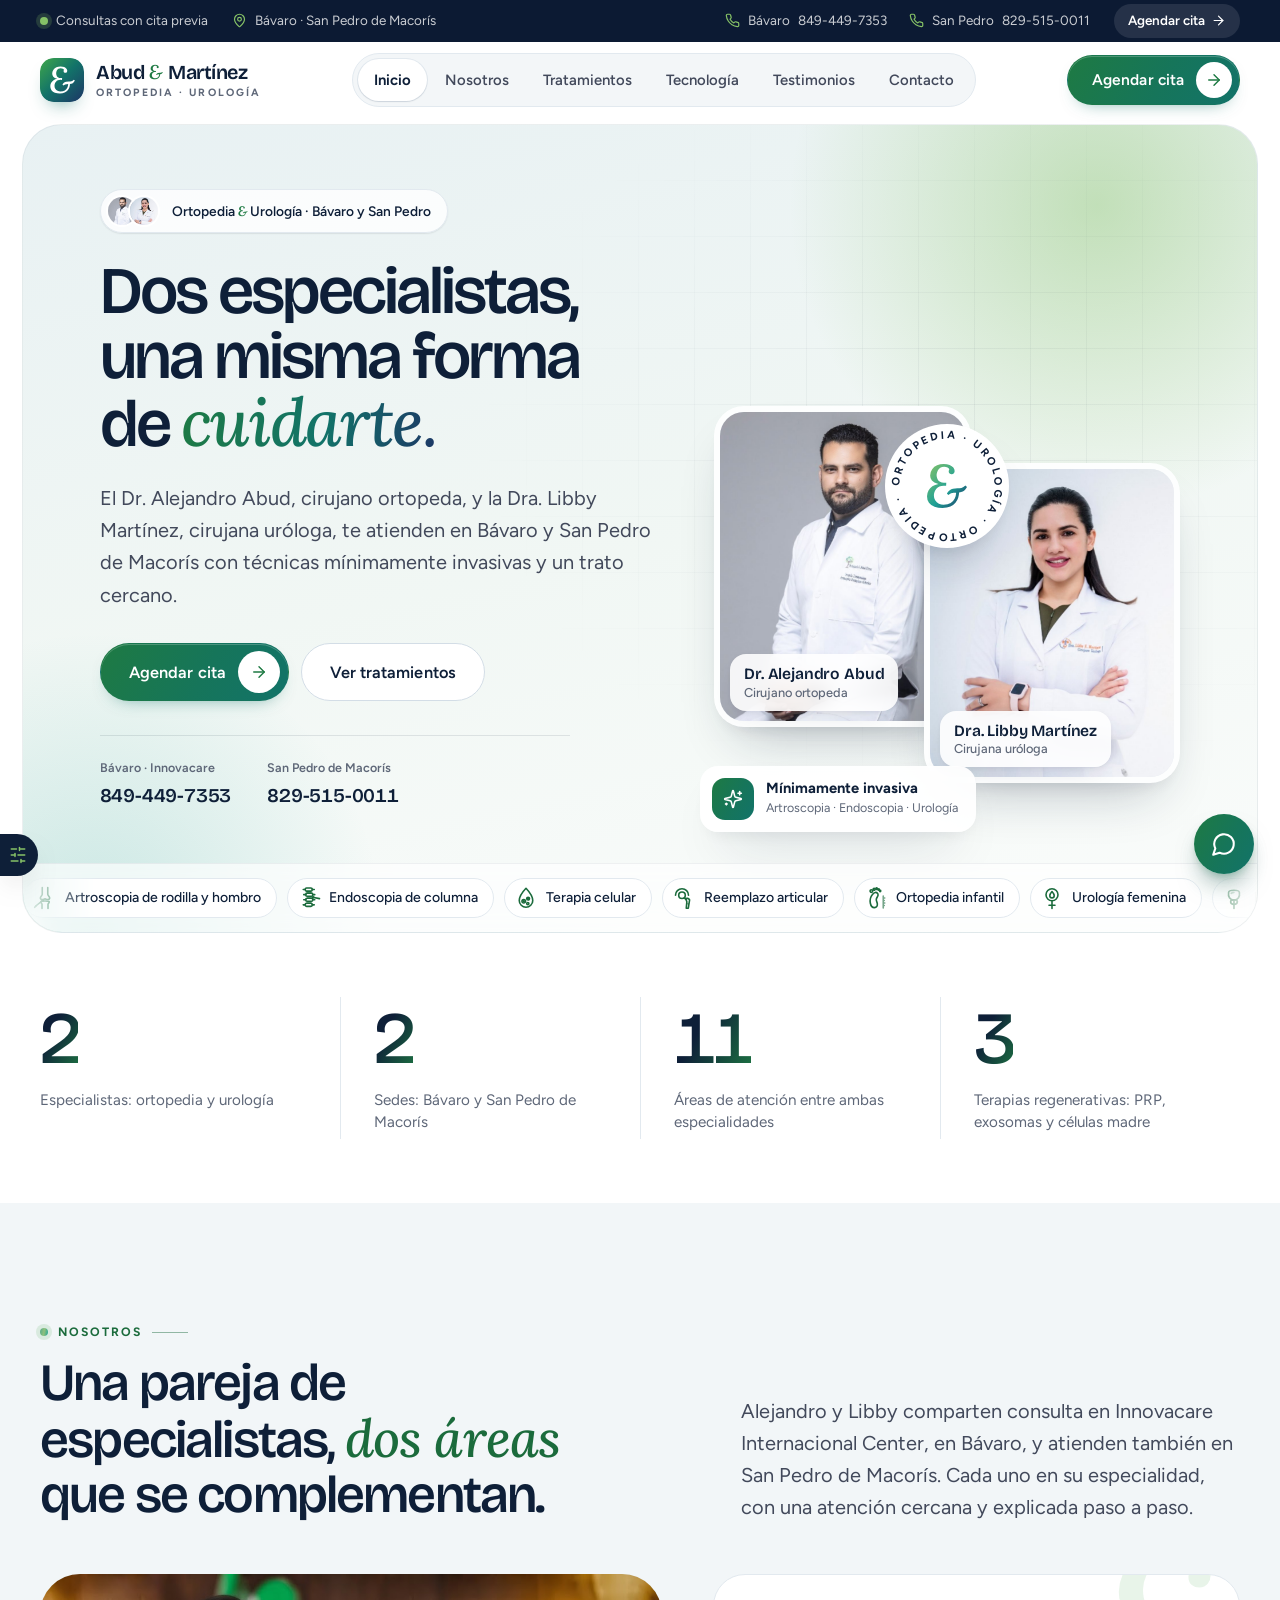
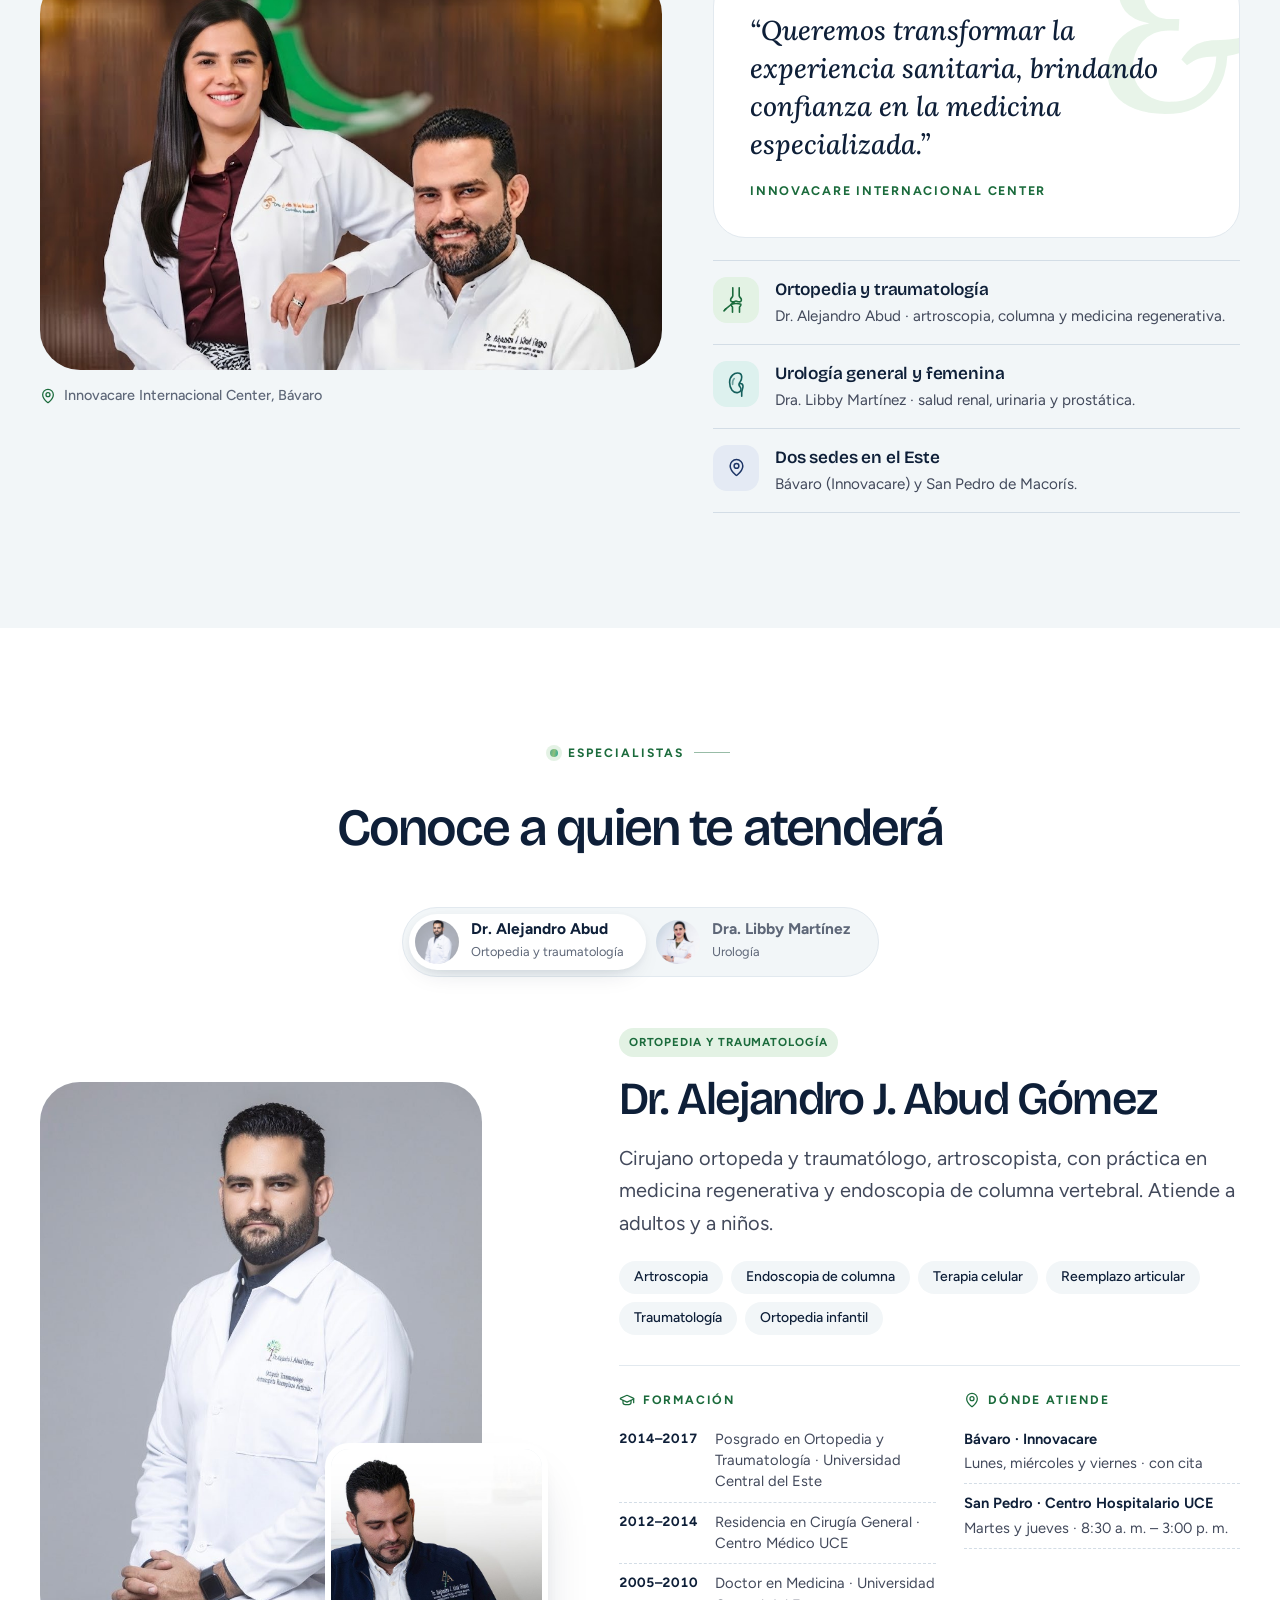
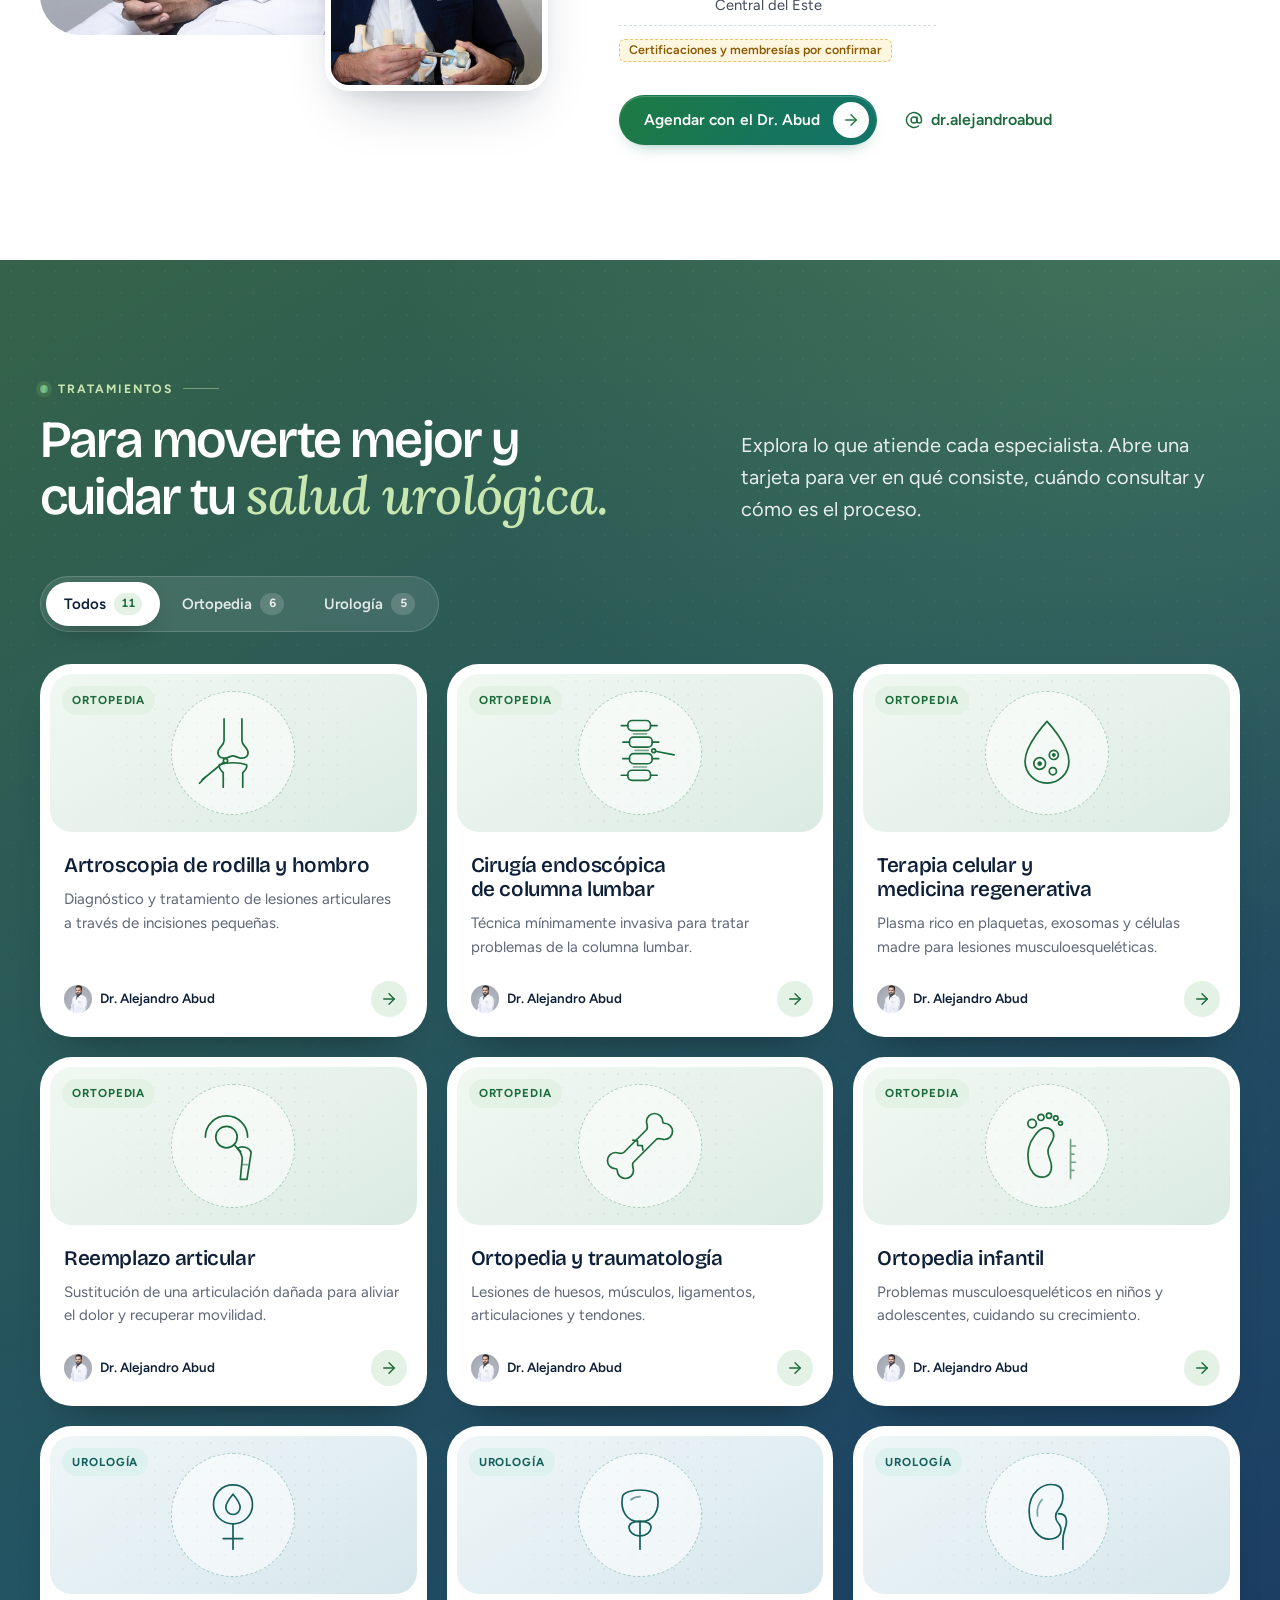
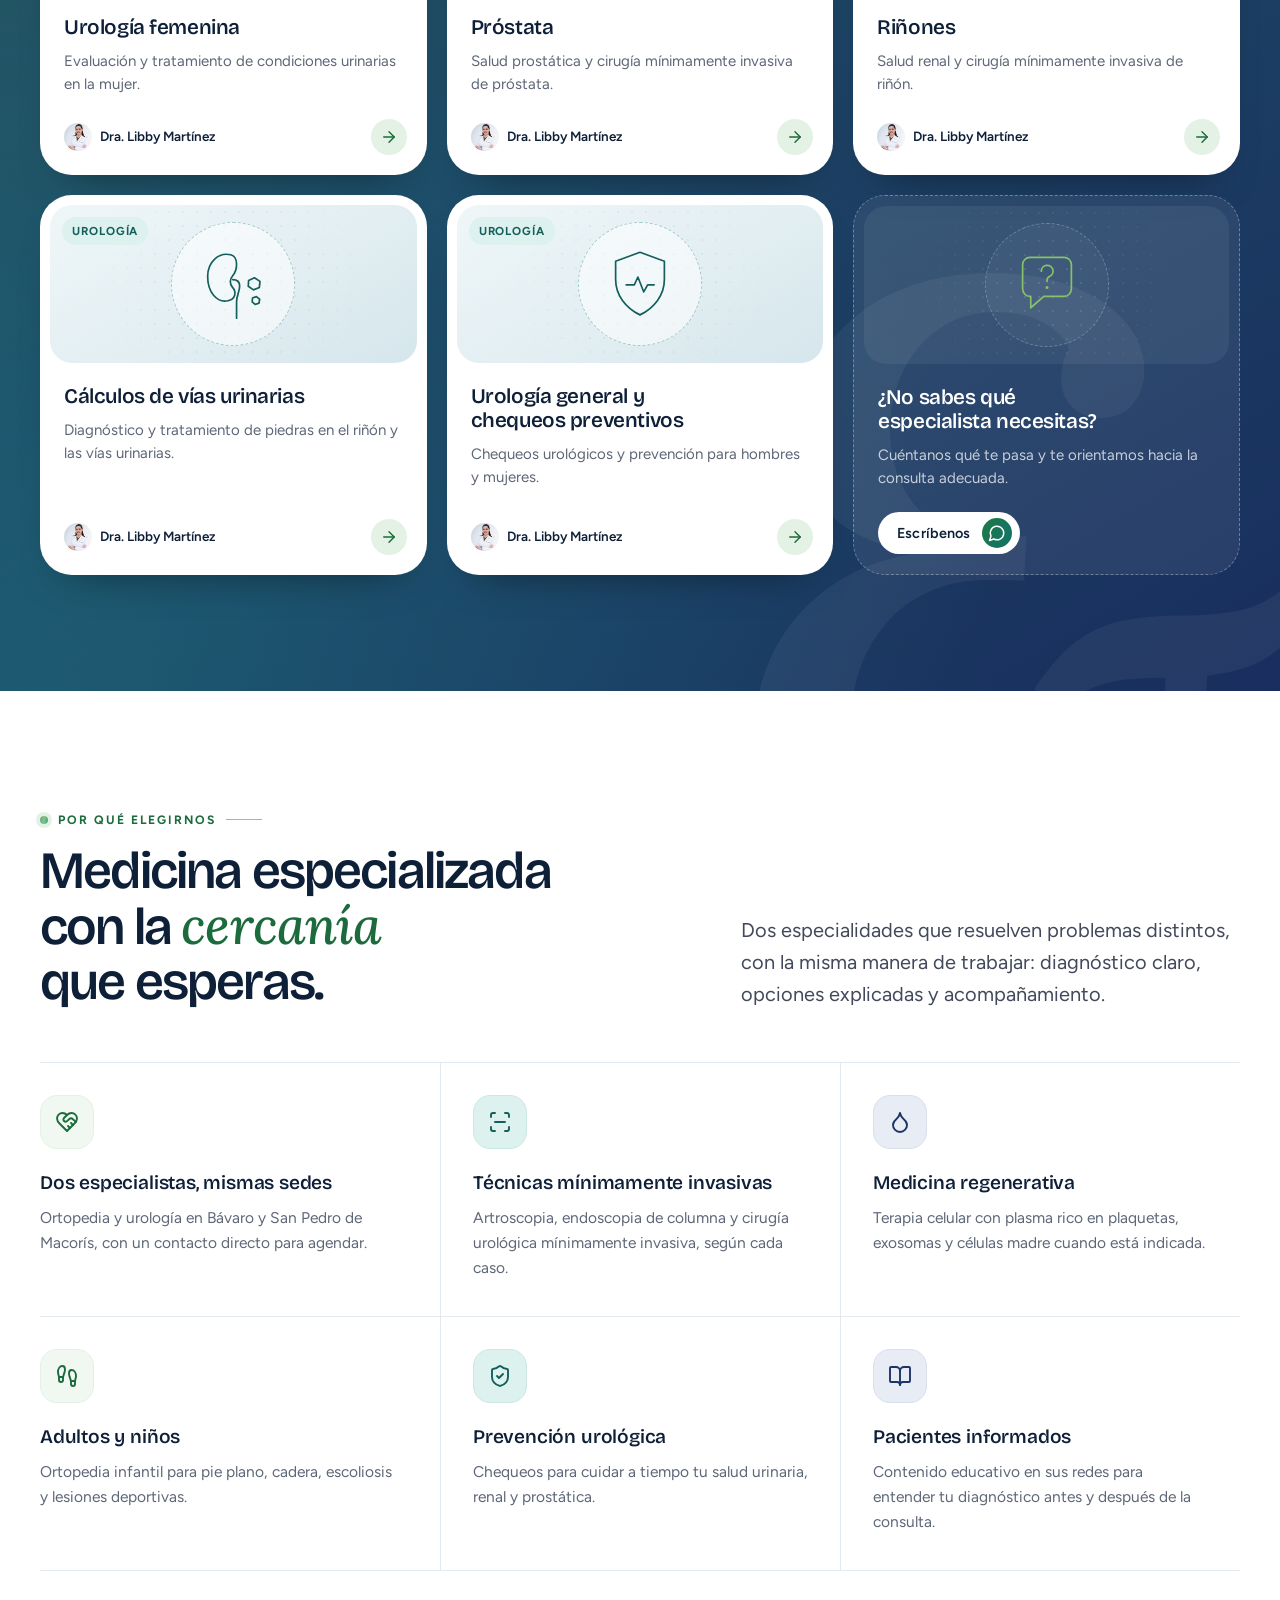
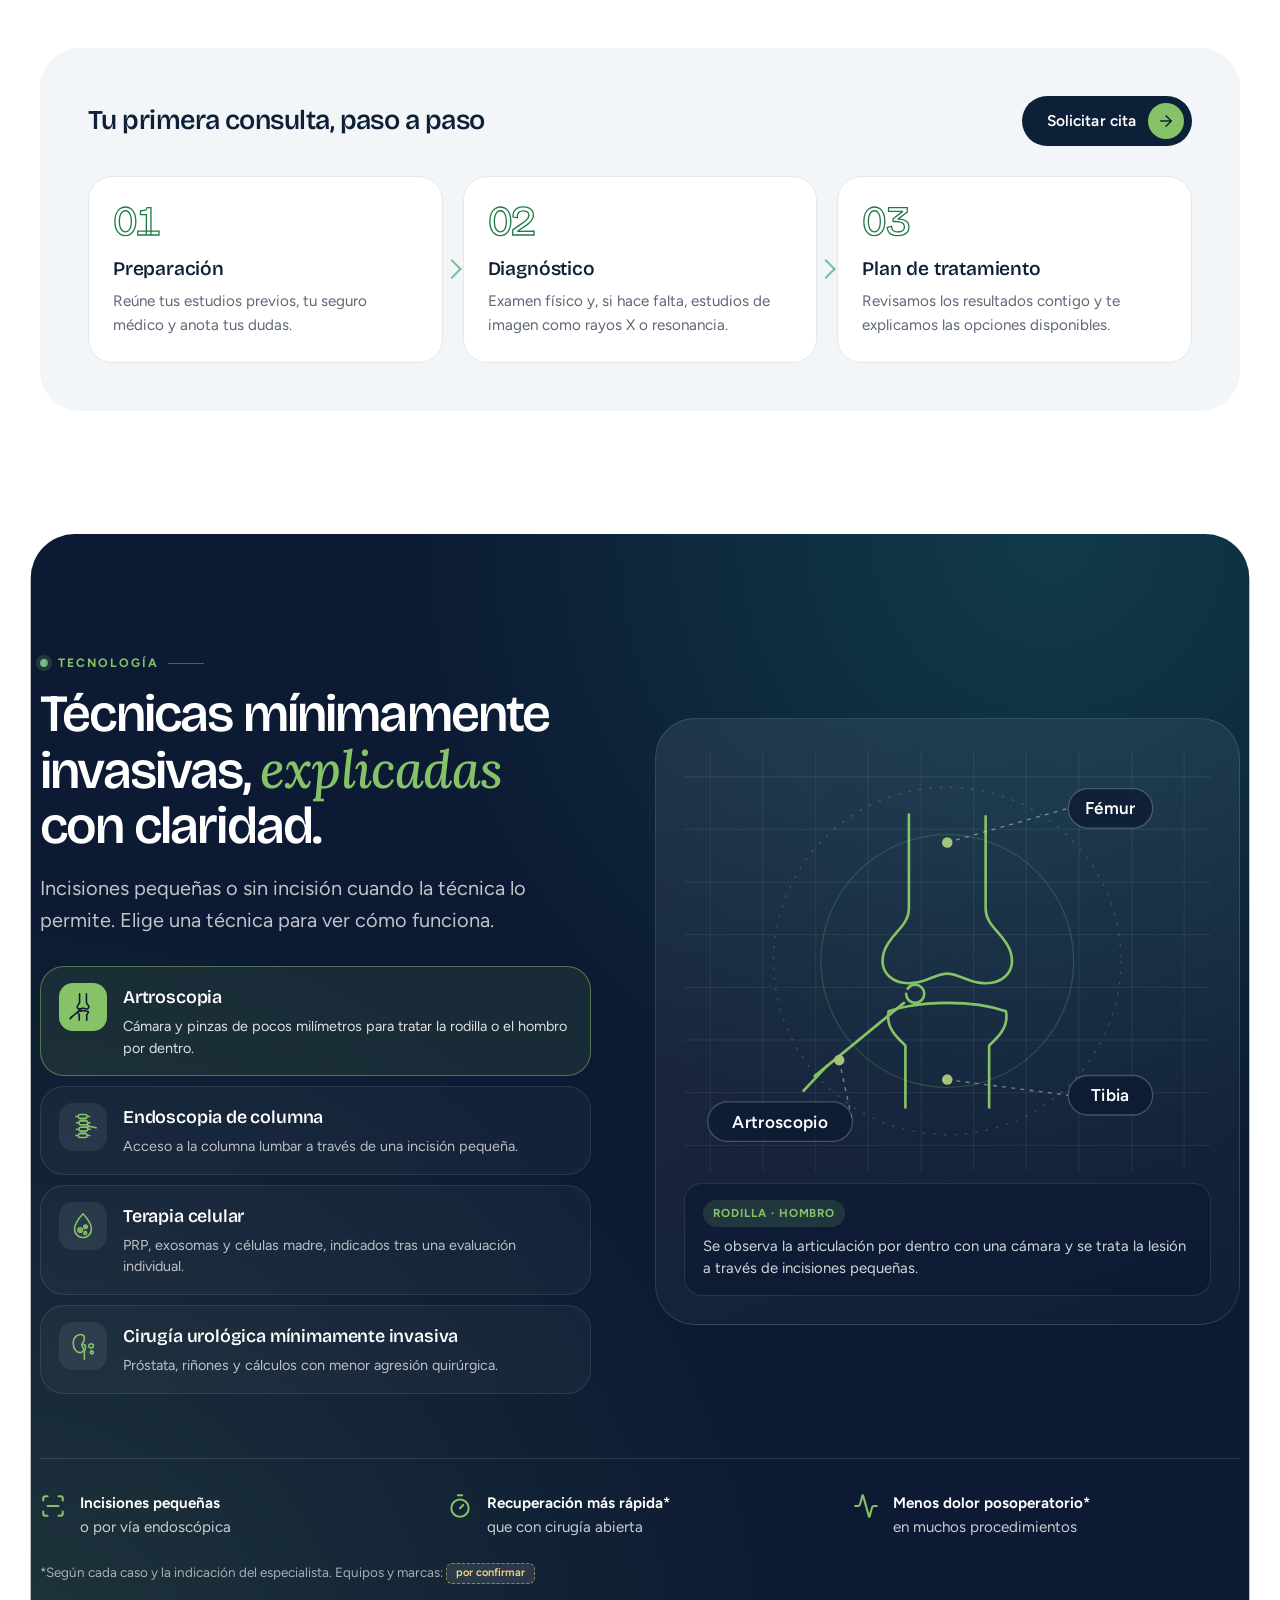
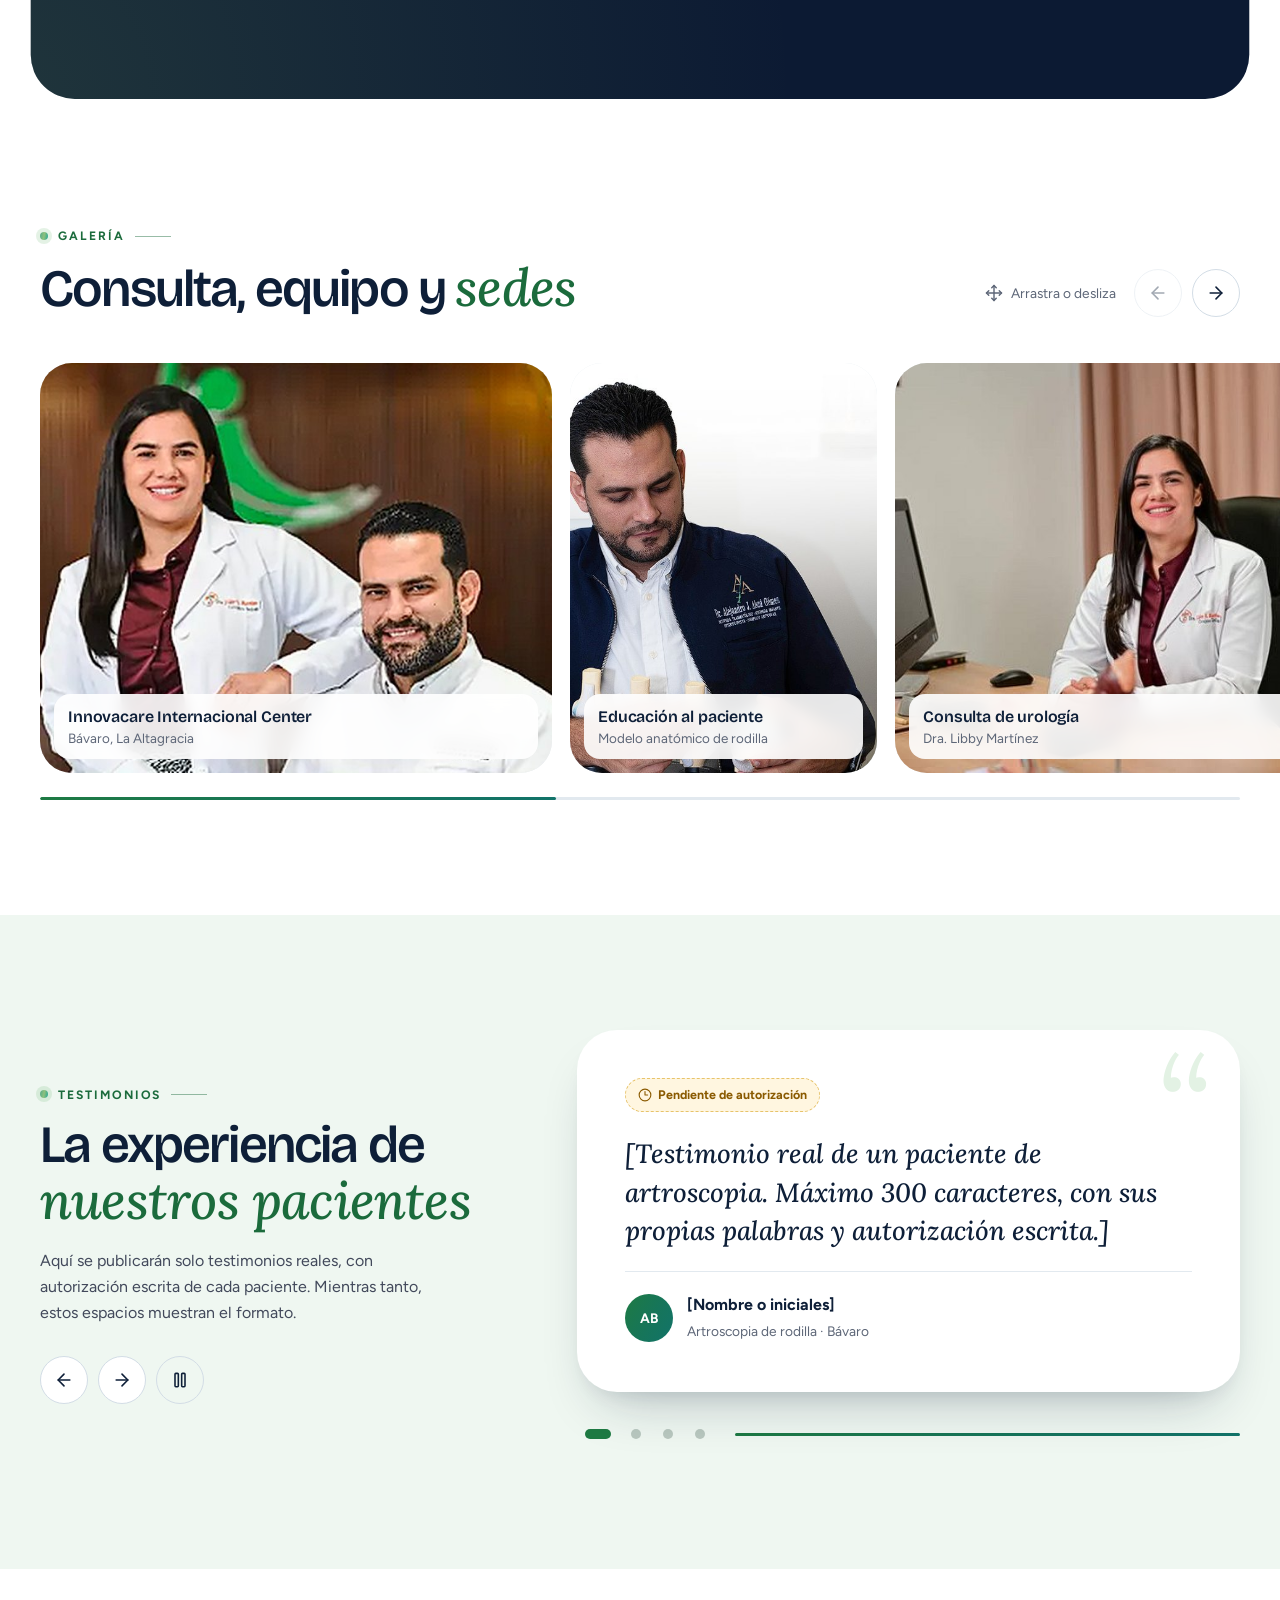
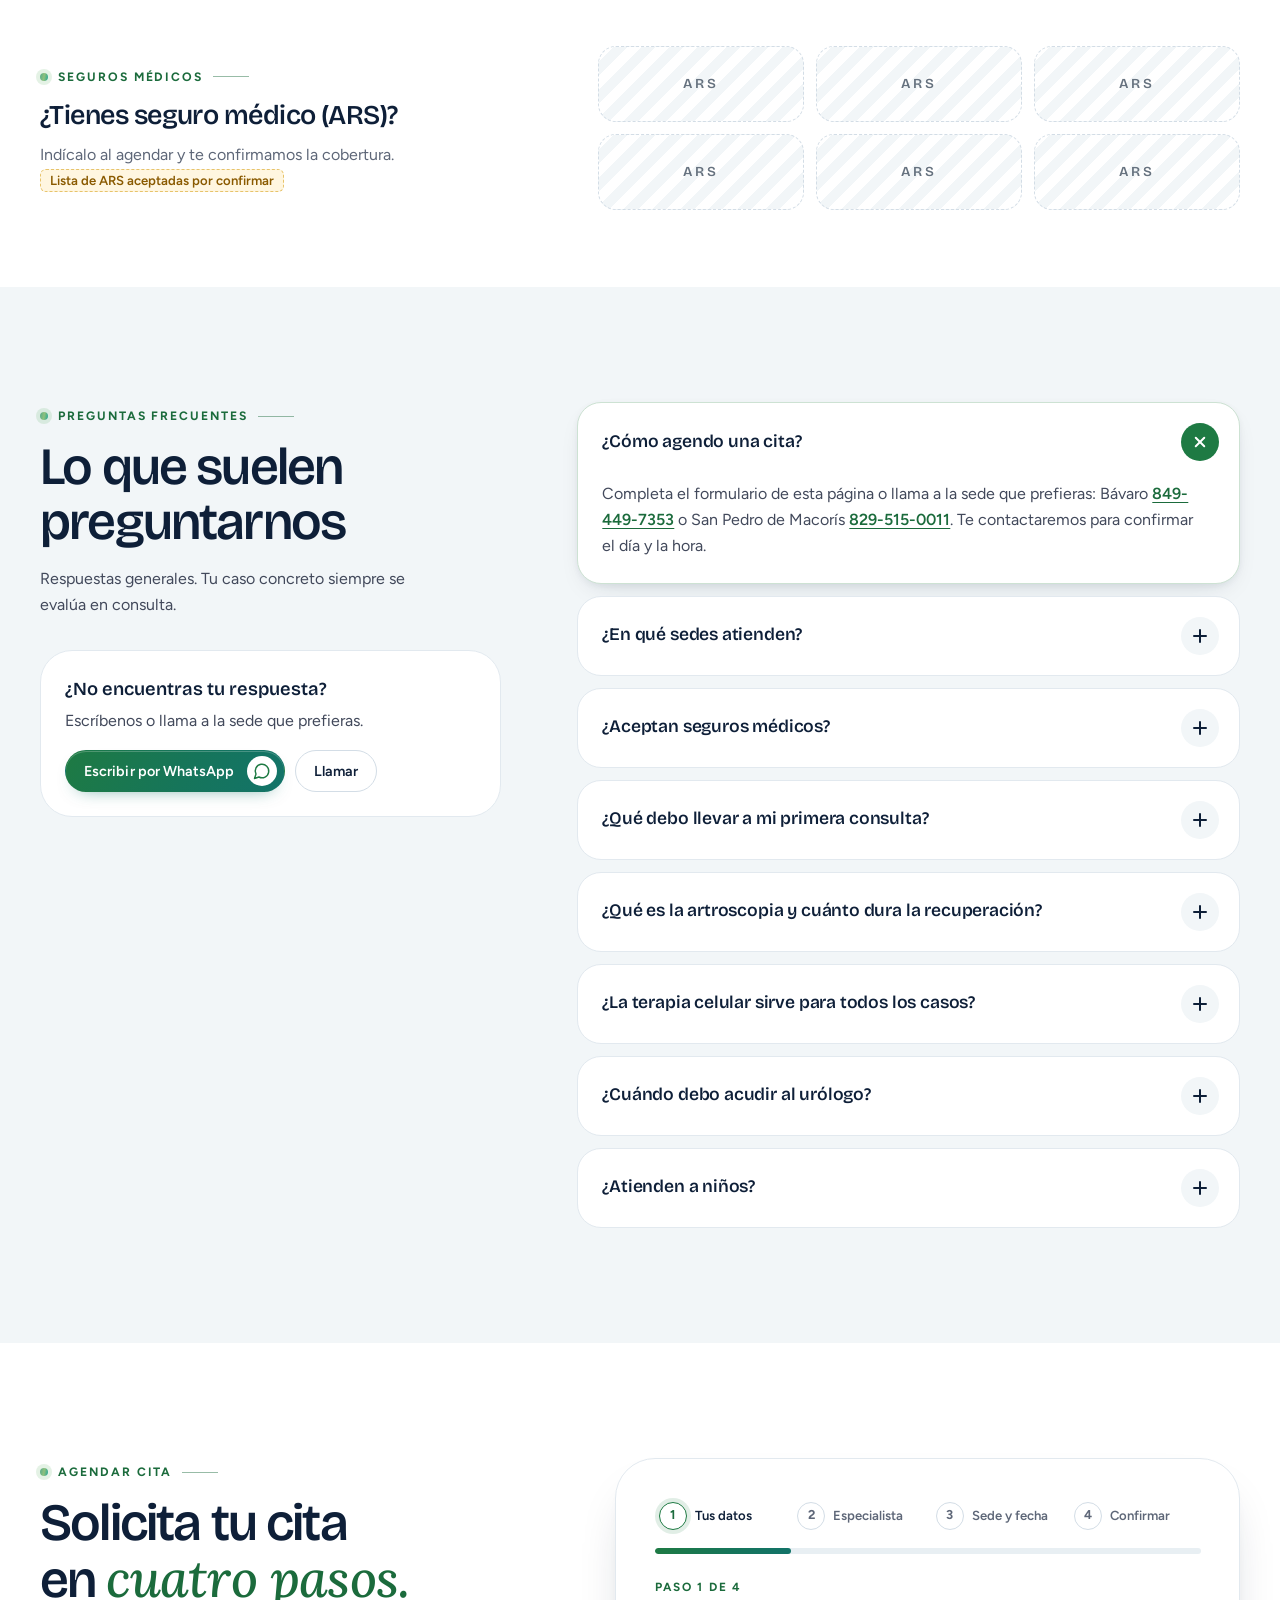
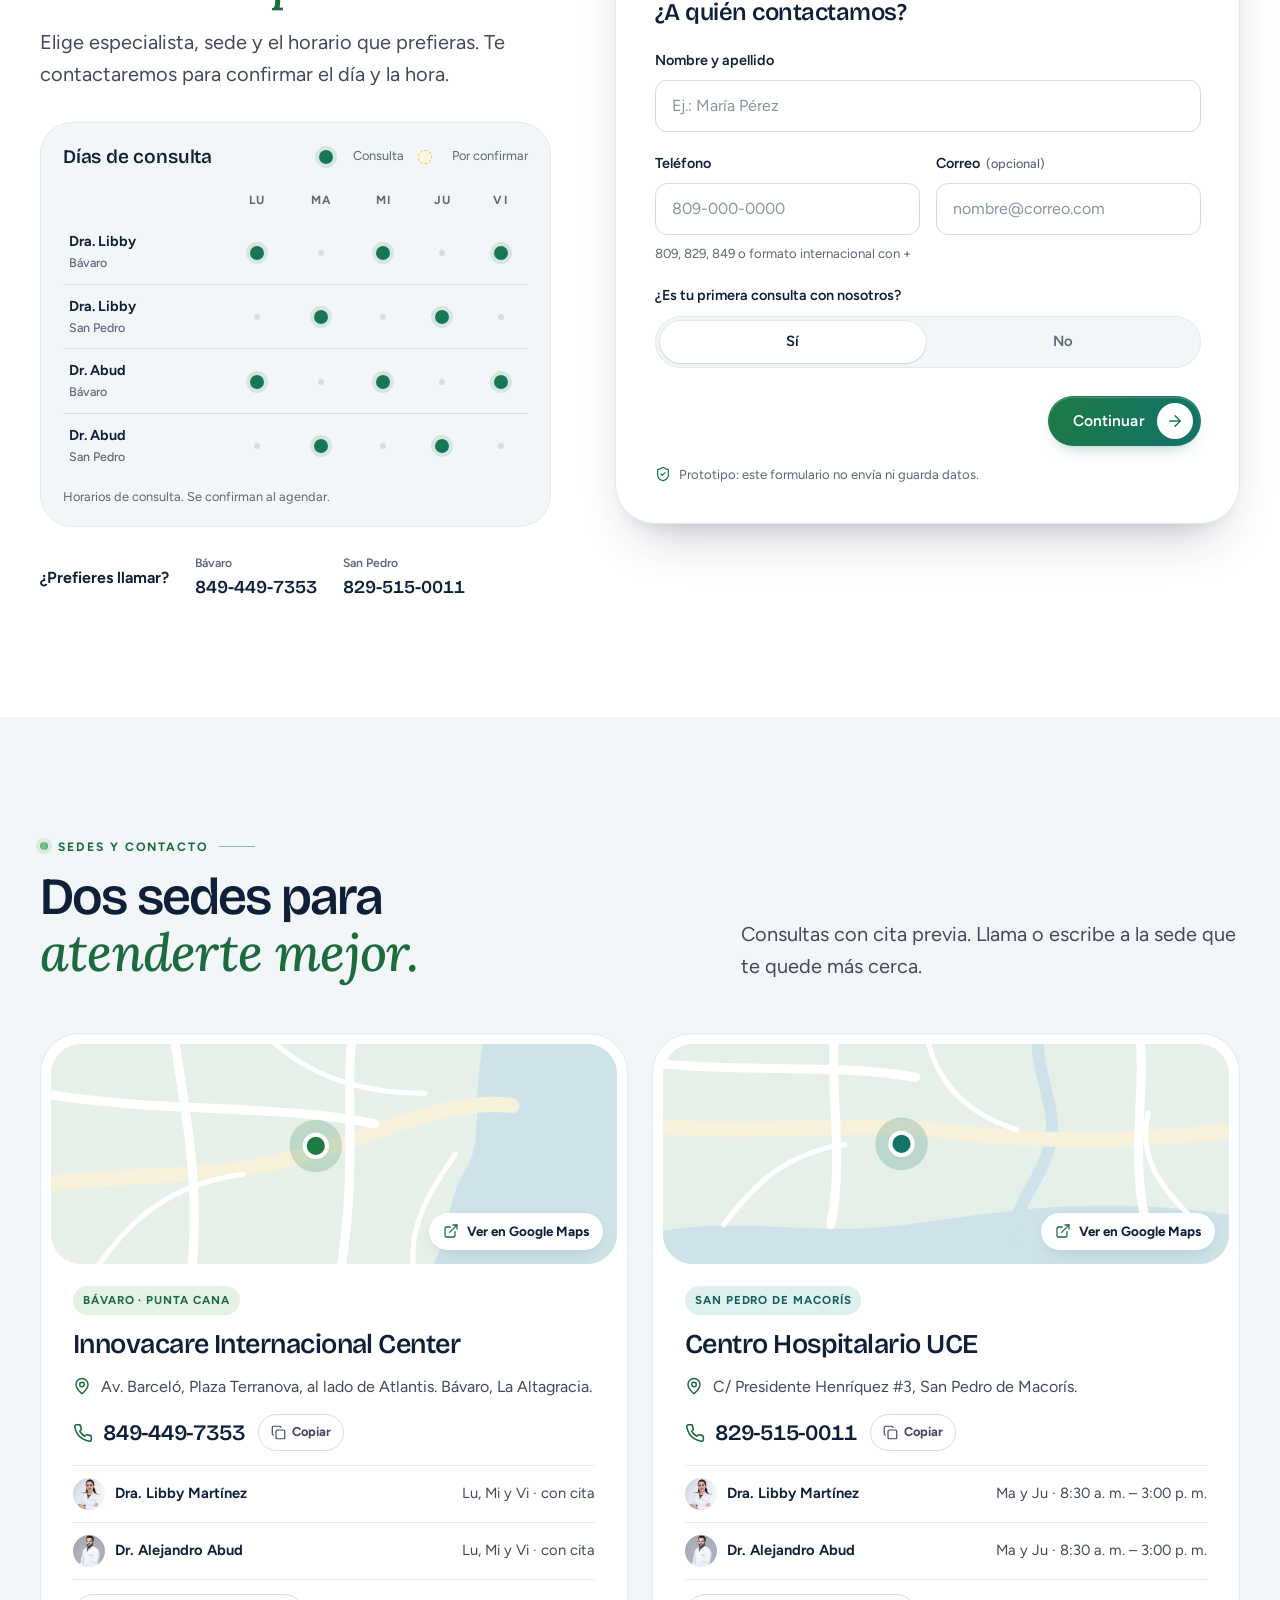
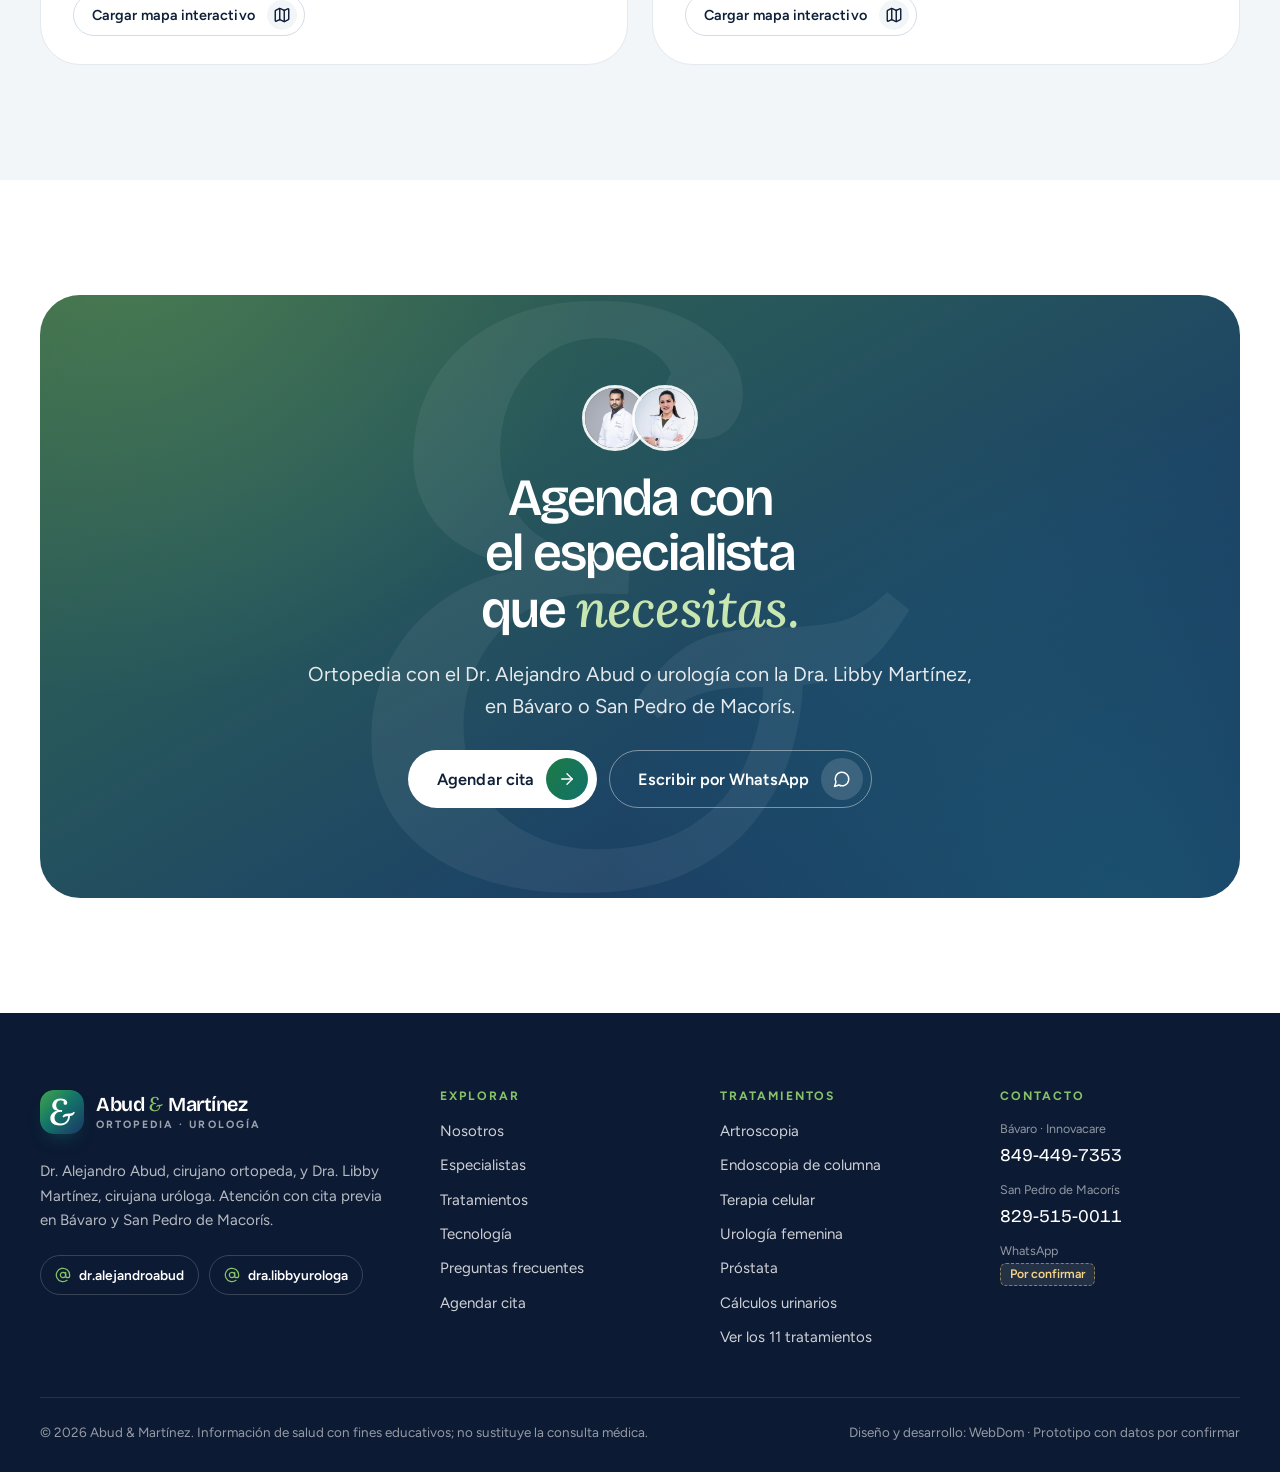
==== commit f7903039: "feat: actualizar horarios e imagen de nosotros" ====
--- a/index.html
+++ b/index.html
@@ -278,7 +278,7 @@
 
       <div class="about__grid">
         <figure class="about__photo reveal reveal--scale" data-annot="photo-hover">
-          <div class="media media--hover"><img src="images/abud-martinez-innovacare.jpg" alt="La Dra. Libby Martínez y el Dr. Alejandro Abud sonríen juntos en Innovacare Internacional Center" width="776" height="494" loading="lazy" decoding="async"></div>
+          <div class="media media--hover"><img src="images/abud-martinez-nosotros.png" alt="La Dra. Libby Martínez y el Dr. Alejandro Abud juntos con sus batas médicas" width="1024" height="683" loading="lazy" decoding="async"></div>
           <figcaption><svg class="ico" aria-hidden="true"><use href="#map-pin"/></svg>Innovacare Internacional Center, Bávaro</figcaption>
         </figure>
 
@@ -353,8 +353,8 @@
               <div>
                 <h4 class="doctor__h"><svg class="ico" aria-hidden="true"><use href="#map-pin"/></svg>Dónde atiende</h4>
                 <ul class="doctor__places">
-                  <li><strong>Bávaro · Innovacare</strong><span class="tbc">Horario por confirmar</span></li>
-                  <li><strong>San Pedro de Macorís</strong><span class="tbc">Dirección y horario por confirmar</span></li>
+                  <li><strong>Bávaro · Innovacare</strong><span>Lunes, miércoles y viernes · con cita</span></li>
+                  <li><strong>San Pedro · Centro Hospitalario UCE</strong><span>Martes y jueves · 8:30 a. m. – 3:00 p. m.</span></li>
                 </ul>
               </div>
             </div>
@@ -699,12 +699,12 @@
               <tbody>
                 <tr><th scope="row">Dra. Libby <small>Bávaro</small></th><td><i class="dot-on" title="Consulta"></i><span class="sr-only">Sí</span></td><td><i class="dot-off"></i><span class="sr-only">No</span></td><td><i class="dot-on" title="Consulta"></i><span class="sr-only">Sí</span></td><td><i class="dot-off"></i><span class="sr-only">No</span></td><td><i class="dot-on" title="Consulta"></i><span class="sr-only">Sí</span></td></tr>
                 <tr><th scope="row">Dra. Libby <small>San Pedro</small></th><td><i class="dot-off"></i><span class="sr-only">No</span></td><td><i class="dot-on" title="8:30 a. m. – 3:00 p. m."></i><span class="sr-only">Sí, 8:30 a. m. a 3:00 p. m.</span></td><td><i class="dot-off"></i><span class="sr-only">No</span></td><td><i class="dot-on" title="8:30 a. m. – 3:00 p. m."></i><span class="sr-only">Sí, 8:30 a. m. a 3:00 p. m.</span></td><td><i class="dot-off"></i><span class="sr-only">No</span></td></tr>
-                <tr class="is-tbc"><th scope="row">Dr. Abud <small>Bávaro</small></th><td><i class="dot-q"></i><span class="sr-only">Por confirmar</span></td><td><i class="dot-q"></i><span class="sr-only">Por confirmar</span></td><td><i class="dot-q"></i><span class="sr-only">Por confirmar</span></td><td><i class="dot-q"></i><span class="sr-only">Por confirmar</span></td><td><i class="dot-q"></i><span class="sr-only">Por confirmar</span></td></tr>
-                <tr class="is-tbc"><th scope="row">Dr. Abud <small>San Pedro</small></th><td><i class="dot-q"></i><span class="sr-only">Por confirmar</span></td><td><i class="dot-q"></i><span class="sr-only">Por confirmar</span></td><td><i class="dot-q"></i><span class="sr-only">Por confirmar</span></td><td><i class="dot-q"></i><span class="sr-only">Por confirmar</span></td><td><i class="dot-q"></i><span class="sr-only">Por confirmar</span></td></tr>
+                <tr><th scope="row">Dr. Abud <small>Bávaro</small></th><td><i class="dot-on" title="Consulta"></i><span class="sr-only">Sí</span></td><td><i class="dot-off"></i><span class="sr-only">No</span></td><td><i class="dot-on" title="Consulta"></i><span class="sr-only">Sí</span></td><td><i class="dot-off"></i><span class="sr-only">No</span></td><td><i class="dot-on" title="Consulta"></i><span class="sr-only">Sí</span></td></tr>
+                <tr><th scope="row">Dr. Abud <small>San Pedro</small></th><td><i class="dot-off"></i><span class="sr-only">No</span></td><td><i class="dot-on" title="8:30 a. m. – 3:00 p. m."></i><span class="sr-only">Sí, 8:30 a. m. a 3:00 p. m.</span></td><td><i class="dot-off"></i><span class="sr-only">No</span></td><td><i class="dot-on" title="8:30 a. m. – 3:00 p. m."></i><span class="sr-only">Sí, 8:30 a. m. a 3:00 p. m.</span></td><td><i class="dot-off"></i><span class="sr-only">No</span></td></tr>
               </tbody>
             </table>
           </div>
-          <p class="schedule__note" data-tbc="Horarios de la Dra. Libby publicados en Instagram en octubre de 2025; los del Dr. Abud no están publicados.">Horarios publicados en Instagram (oct. 2025). Se confirman al agendar.</p>
+          <p class="schedule__note">Horarios de consulta. Se confirman al agendar.</p>
         </div>
 
         <div class="booking__call reveal" style="--i:4">
@@ -877,7 +877,7 @@
             </div>
             <ul class="loc__hours">
               <li><span class="loc__who"><img src="images/dra-libby-martinez.jpg" alt="" width="864" height="1080" loading="lazy">Dra. Libby Martínez</span><span>Lu, Mi y Vi · con cita</span></li>
-              <li><span class="loc__who"><img src="images/dr-alejandro-abud.jpg" alt="" width="864" height="1080" loading="lazy">Dr. Alejandro Abud</span><span class="tbc">Horario por confirmar</span></li>
+              <li><span class="loc__who"><img src="images/dr-alejandro-abud.jpg" alt="" width="864" height="1080" loading="lazy">Dr. Alejandro Abud</span><span>Lu, Mi y Vi · con cita</span></li>
             </ul>
             <div class="loc__embed" data-embed="https://www.google.com/maps?q=Innovacare%20Internacional%20Center%20Plaza%20Terranova%20B%C3%A1varo&amp;output=embed"></div>
           </div>
@@ -898,7 +898,7 @@
             </div>
             <ul class="loc__hours">
               <li><span class="loc__who"><img src="images/dra-libby-martinez.jpg" alt="" width="864" height="1080" loading="lazy">Dra. Libby Martínez</span><span>Ma y Ju · 8:30 a. m. – 3:00 p. m.</span></li>
-              <li><span class="loc__who"><img src="images/dr-alejandro-abud.jpg" alt="" width="864" height="1080" loading="lazy">Dr. Alejandro Abud</span><span class="tbc">Dirección y horario por confirmar</span></li>
+              <li><span class="loc__who"><img src="images/dr-alejandro-abud.jpg" alt="" width="864" height="1080" loading="lazy">Dr. Alejandro Abud</span><span>Ma y Ju · 8:30 a. m. – 3:00 p. m.</span></li>
             </ul>
             <div class="loc__embed" data-embed="https://www.google.com/maps?q=Centro%20Hospitalario%20UCE%20San%20Pedro%20de%20Macor%C3%ADs&amp;output=embed"></div>
           </div>
